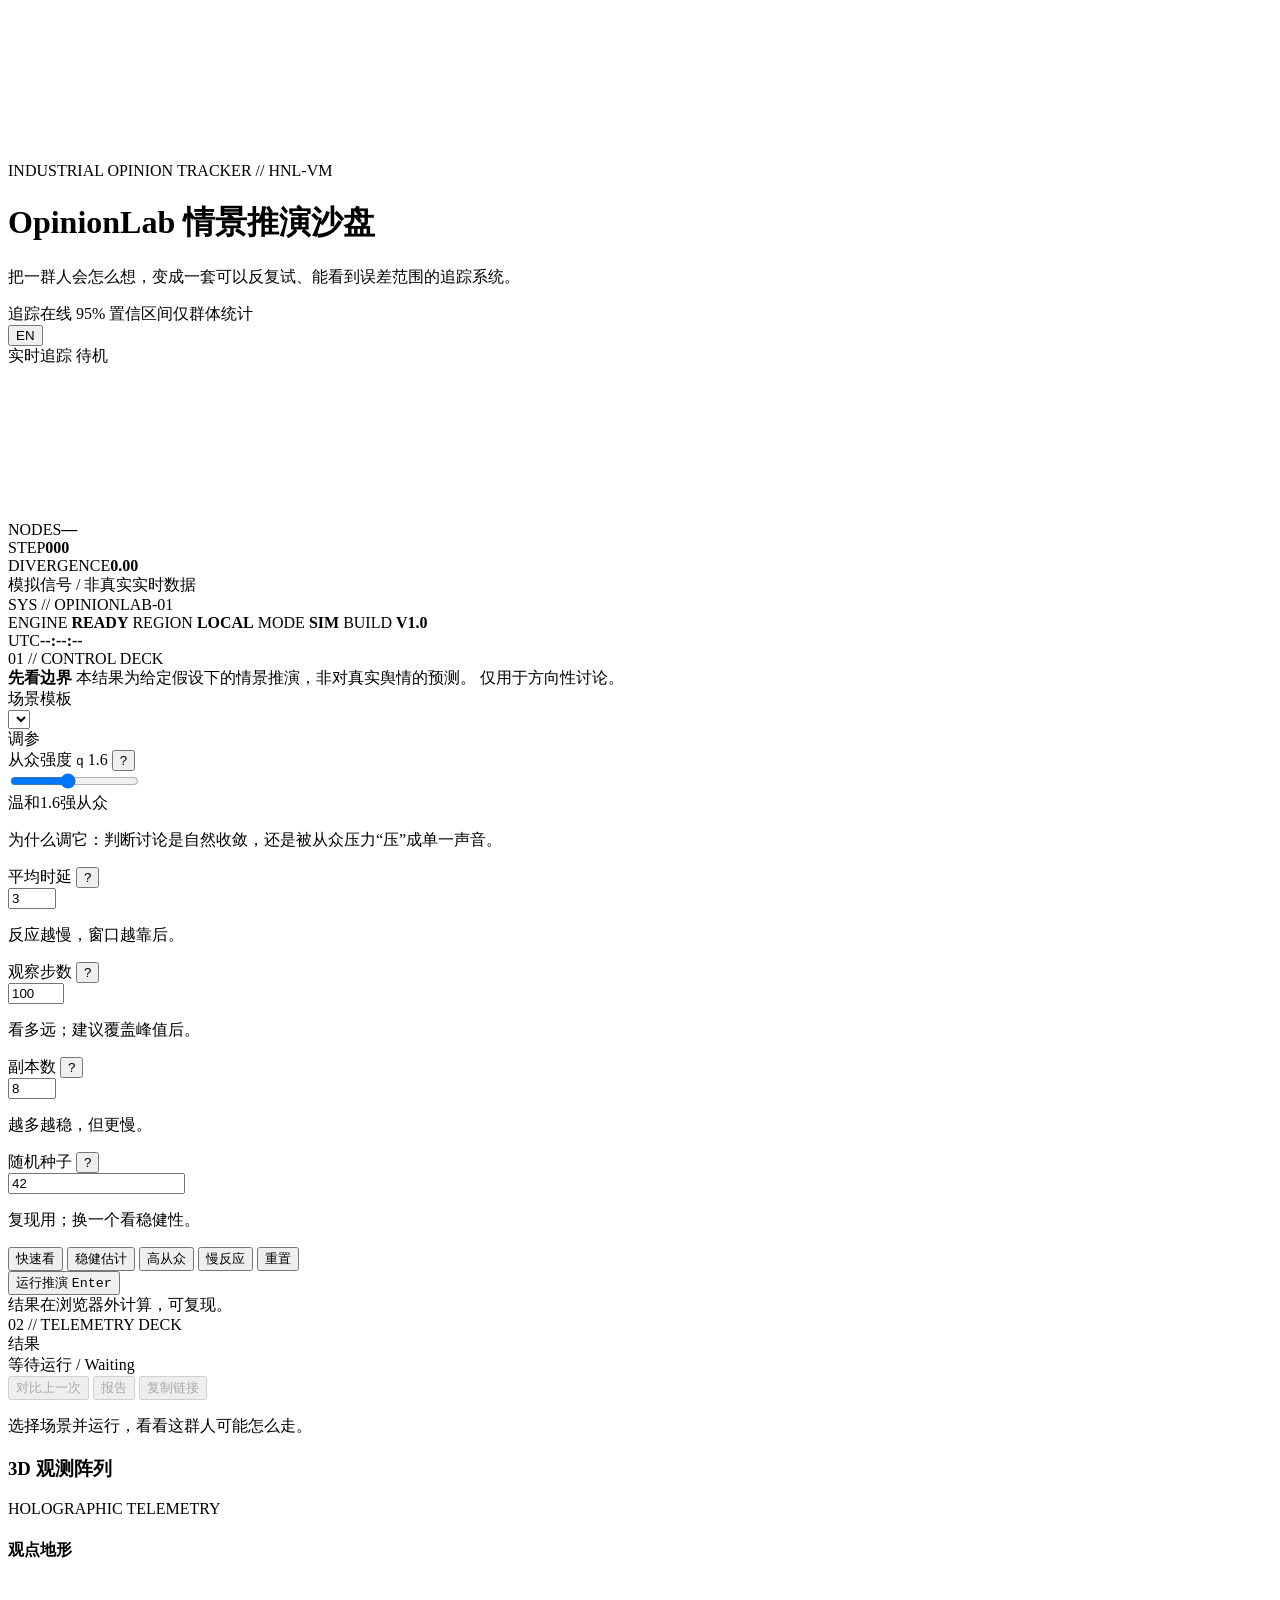
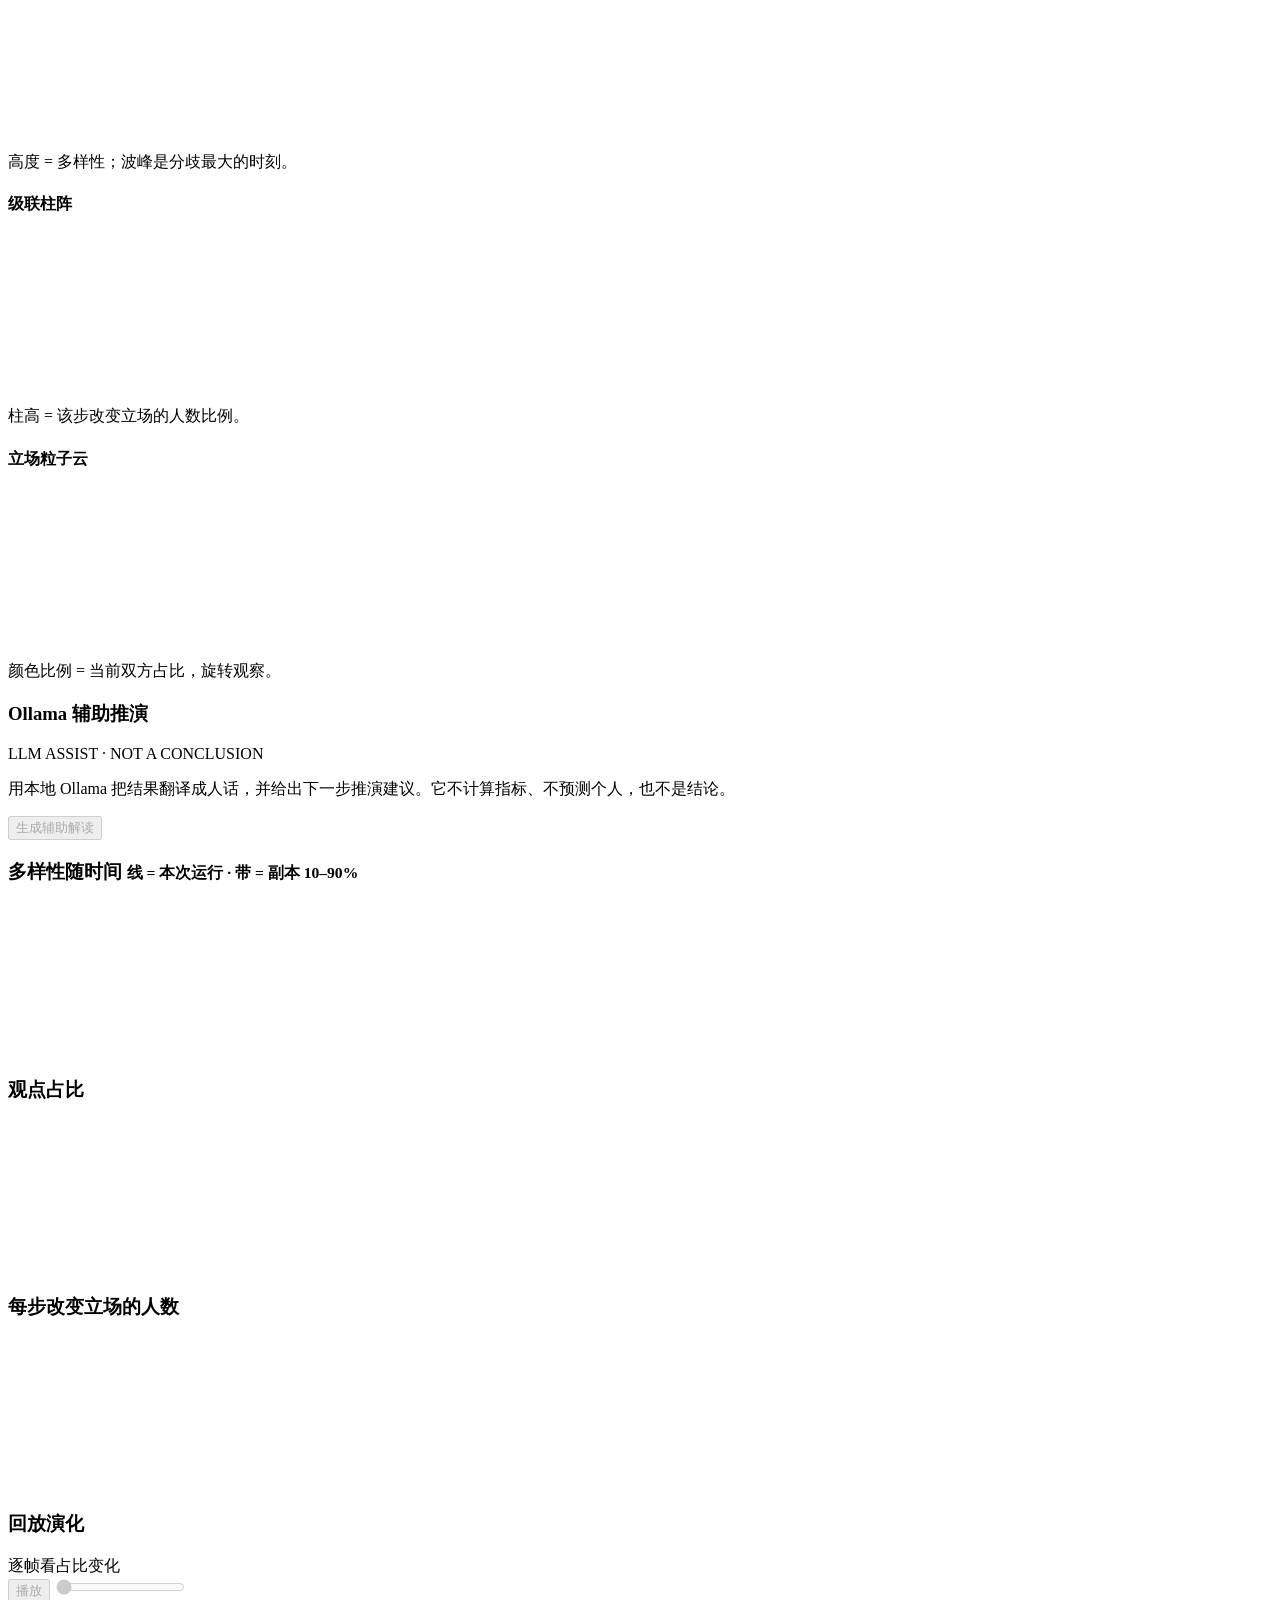
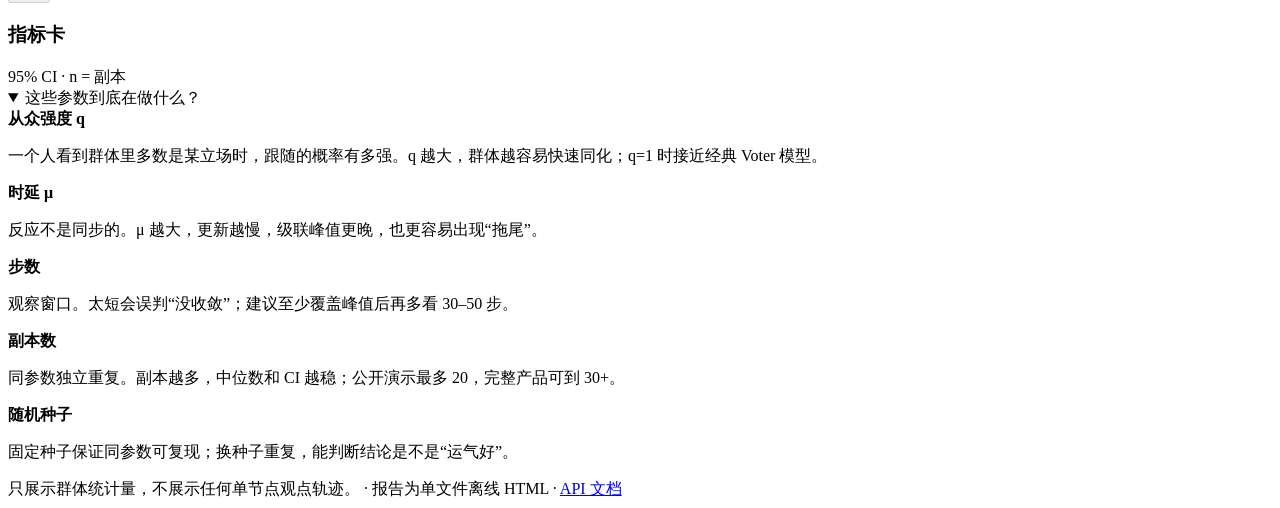
==== apps/web/index.html @ 551912e6 "feat: add 3D telemetry terrain, bars and particle cloud Add three animated 3D fields driven by simul" ====
<!doctype html>
<html lang="zh-CN">
<head>
<meta charset="utf-8">
<meta name="viewport" content="width=device-width, initial-scale=1">
<title>OpinionLab · 情景推演沙盘 / Scenario sandbox</title>
<link rel="stylesheet" href="/api/v1/demo/static/style.css">
<script src="/api/v1/demo/echarts.js"></script>
<script defer src="/api/v1/demo/static/i18n.js"></script>
<script defer src="/api/v1/demo/static/scene.js"></script>
<script defer src="/api/v1/demo/static/galaxy.js"></script>
<script defer src="/api/v1/demo/static/field3d.js"></script>
<script defer src="/api/v1/demo/static/particles.js"></script>
<script defer src="/api/v1/demo/static/app.js"></script>
</head>
<body>
<header class="hero">
  <canvas id="galaxyScene" class="galaxy-canvas" aria-hidden="true"></canvas>
  <div class="hero-copy">
    <span class="eyebrow">INDUSTRIAL OPINION TRACKER // HNL-VM</span>
    <h1>OpinionLab <span data-i18n="heroTitle">情景推演沙盘</span></h1>
    <p class="lede" data-i18n="lede">把一群人会怎么想，变成一套可以反复试、能看到误差范围的追踪系统。</p>
    <div class="hero-badges">
      <span><i class="led"></i> <span data-i18n="badgeTracking">追踪在线</span></span>
      <span data-i18n="badgeCi">95% 置信区间</span><span data-i18n="badgeAggregate">仅群体统计</span>
    </div>
  </div>
  <button id="langToggle" class="lang-toggle" type="button" aria-label="Switch language">EN</button>
  <div class="track-panel">
    <div class="track-head">
      <span class="led"></span> <span data-i18n="trackingLabel">实时追踪</span>
      <span id="trackStatus" class="track-status" data-i18n="trackStandby">待机</span>
    </div>
    <canvas id="trackScene" aria-label="3D opinion network tracking"></canvas>
    <div class="track-scan"></div>
    <div class="track-telemetry">
      <div><span>NODES</span><b id="trackNodes">—</b></div>
      <div><span>STEP</span><b id="trackStep">000</b></div>
      <div><span>DIVERGENCE</span><b id="trackDiv">0.00</b></div>
    </div>
    <div class="track-note" data-i18n="trackNote">模拟信号 / 非真实实时数据</div>
  </div>
</header>

<div class="cockpit-bar">
  <div class="cockpit-id"><span class="led"></span> SYS // OPINIONLAB-01</div>
  <div class="cockpit-status">
    <span>ENGINE <b class="ok">READY</b></span>
    <span>REGION <b>LOCAL</b></span>
    <span>MODE <b>SIM</b></span>
    <span class="hide-sm">BUILD <b>V1.0</b></span>
  </div>
  <div class="cockpit-clock"><span>UTC</span><b id="cockpitClock">--:--:--</b></div>
</div>

<main>
  <aside class="card controls">
    <div class="deck-label">01 // CONTROL DECK</div>
    <div class="banner">
      <strong data-i18n="bannerStrong">先看边界</strong>
      <span class="banner-main" data-i18n="bannerText">本结果为给定假设下的情景推演，非对真实舆情的预测。</span>
      <span data-i18n="bannerSub">仅用于方向性讨论。</span>
    </div>

    <div class="label-row">
      <label for="template" data-i18n="scenario">场景模板</label>
    </div>
    <select id="template"></select>
    <div id="question" class="question"></div>

    <div class="section-title" data-i18n="knobs">调参</div>

    <div class="label-row">
      <label for="q">从众强度 <code>q</code> <span id="qVal" class="pill">1.6</span></label>
      <button class="help" type="button" aria-label="从众强度说明"
        data-tip="越大越容易跟随所在群体的多数；q=1 接近经典 Voter，q>2 会更快压平分歧。">?</button>
    </div>
    <input id="q" type="range" min="0.5" max="3" step="0.1" value="1.6">
    <div class="range-labels"><span data-i18n="qLow">温和</span><span>1.6</span><span data-i18n="qHigh">强从众</span></div>
    <p class="hint" data-i18n="qHint">为什么调它：判断讨论是自然收敛，还是被从众压力“压”成单一声音。</p>

    <div class="row">
      <div>
        <div class="label-row">
          <label for="mu" data-i18n="latencyLabel">平均时延</label>
          <button class="help" type="button" aria-label="latency help"
            data-tip-zh="每个人平均隔多久重新考虑一次立场。时延越长，级联拖得越久，峰值越晚。"
            data-tip-en="How often people reconsider. Longer latency drags the cascade and pushes the peak later."
            data-tip="每个人平均隔多久重新考虑一次立场。时延越长，级联拖得越久，峰值越晚。">?</button>
        </div>
        <input id="mu" type="number" min="1" max="60" step="1" value="3">
        <p class="hint" data-i18n="latencyHint">反应越慢，窗口越靠后。</p>
      </div>
      <div>
        <div class="label-row">
          <label for="steps" data-i18n="stepsLabel">观察步数</label>
          <button class="help" type="button" aria-label="steps help"
            data-tip-zh="模拟推进多少轮。太短可能还没收敛；太长只是让尾部更完整。"
            data-tip-en="How many rounds to advance. Too short can look unconverged; longer just completes the tail."
            data-tip="模拟推进多少轮。太短可能还没收敛；太长只是让尾部更完整。">?</button>
        </div>
        <input id="steps" type="number" min="20" max="200" step="10" value="100">
        <p class="hint" data-i18n="stepsHint">看多远；建议覆盖峰值后。</p>
      </div>
    </div>

    <div class="row">
      <div>
        <div class="label-row">
          <label for="repeats" data-i18n="repeatsLabel">副本数</label>
          <button class="help" type="button" aria-label="replicas help"
            data-tip-zh="同一组参数独立跑多少次。副本越多，置信区间越窄；30 以上更稳。"
            data-tip-en="How many independent runs. More replicas narrow the CI; 30+ is steadier."
            data-tip="同一组参数独立跑多少次。副本越多，置信区间越窄；30 以上更稳。">?</button>
        </div>
        <input id="repeats" type="number" min="2" max="20" step="1" value="8">
        <p class="hint" data-i18n="repeatsHint">越多越稳，但更慢。</p>
      </div>
      <div>
        <div class="label-row">
          <label for="seed" data-i18n="seedLabel">随机种子</label>
          <button class="help" type="button" aria-label="seed help"
            data-tip-zh="同参数 + 同种子可复现；换种子能看结论是否依赖运气。"
            data-tip-en="Same parameters + same seed reproduce; change the seed to see if the result was luck."
            data-tip="同参数 + 同种子可复现；换种子能看结论是否依赖运气。">?</button>
        </div>
        <input id="seed" type="number" min="0" step="1" value="42">
        <p class="hint" data-i18n="seedHint">复现用；换一个看稳健性。</p>
      </div>
    </div>

    <div class="presets">
      <button type="button" class="chip" data-preset="quick" data-i18n="quick">快速看</button>
      <button type="button" class="chip" data-preset="robust" data-i18n="robust">稳健估计</button>
      <button type="button" class="chip" data-preset="highq" data-i18n="highq">高从众</button>
      <button type="button" class="chip" data-preset="slow" data-i18n="slow">慢反应</button>
      <button type="button" class="chip ghost" id="reset" data-i18n="reset">重置</button>
    </div>

    <button id="run" class="primary">
      <span class="spinner" aria-hidden="true"></span>
      <span class="label" data-i18n="run">运行推演</span>
      <kbd>Enter</kbd>
    </button>
    <div id="status" class="status" data-i18n="statusIdle">结果在浏览器外计算，可复现。</div>
    <div id="error" class="error"></div>
  </aside>

  <section class="results">
    <div class="deck-label">02 // TELEMETRY DECK</div>
    <div id="loading" class="loading" hidden>
      <div class="loading-bar"></div><span>正在跑副本，收集 95% CI…</span>
    </div>

    <div class="card result-head">
      <div class="result-top">
        <div>
          <span class="eyebrow small" data-i18n="results">结果</span>
          <div id="verdict" class="verdict">等待运行 / Waiting</div>
        </div>
        <div class="toolbar">
          <button id="compare" class="ghost" disabled data-i18n="compare">对比上一次</button>
          <button id="download" class="ghost" disabled data-i18n="report">报告</button>
          <button id="copy" class="ghost" disabled data-i18n="copy">复制链接</button>
        </div>
      </div>
      <p id="summary" class="summary" data-i18n="summaryIdle">选择场景并运行，看看这群人可能怎么走。</p>
      <div id="reading" class="reading"></div>
    </div>

    <section id="decision" class="card decision" hidden>
      <div class="section-head">
        <h3 data-i18n="decisionTitle">决策提示</h3>
        <span class="tag" data-i18n="decisionTag">模拟窗口，不是预测</span>
      </div>
      <p><strong data-i18n="decisionWhat">这项推演帮助判断：</strong><span id="decisionText"></span></p>
      <div id="timing" class="chips"></div>
      <p id="window" class="window"></p>
      <div class="next">
        <strong data-i18n="nextTitle">建议后续</strong>
        <ul id="followups"></ul>
      </div>
      <p id="caveat" class="note"></p>
    </section>

    <section id="fieldDeck" class="card field-deck">
      <div class="section-head">
        <h3 data-i18n="fieldTitle">3D 观测阵列</h3>
        <span class="tag">HOLOGRAPHIC TELEMETRY</span>
      </div>
      <div class="field-grid">
        <div class="field-card">
          <h4 data-i18n="fieldWave">观点地形</h4>
          <div class="field-wrap"><canvas id="fieldWave" aria-hidden="true"></canvas></div>
          <p data-i18n="fieldWaveDesc">高度 = 多样性；波峰是分歧最大的时刻。</p>
        </div>
        <div class="field-card">
          <h4 data-i18n="fieldBars">级联柱阵</h4>
          <div class="field-wrap"><canvas id="fieldBars" aria-hidden="true"></canvas></div>
          <p data-i18n="fieldBarsDesc">柱高 = 该步改变立场的人数比例。</p>
        </div>
        <div class="field-card">
          <h4 data-i18n="fieldCloud">立场粒子云</h4>
          <div class="field-wrap"><canvas id="fieldCloud" aria-hidden="true"></canvas></div>
          <p data-i18n="fieldCloudDesc">颜色比例 = 当前双方占比，旋转观察。</p>
        </div>
      </div>
    </section>

    <section class="card ai-card">
      <div class="section-head">
        <h3 data-i18n="aiTitle">Ollama 辅助推演</h3>
        <span class="tag">LLM ASSIST · NOT A CONCLUSION</span>
      </div>
      <p class="ai-note" data-i18n="aiNote">用本地 Ollama 把结果翻译成人话，并给出下一步推演建议。它不计算指标、不预测个人，也不是结论。</p>
      <button id="aiRun" class="ghost" disabled data-i18n="aiRun">生成辅助解读</button>
      <div id="aiStatus" class="status"></div>
      <div id="aiText" class="ai-text"></div>
    </section>

    <div class="chart-grid">
      <div class="card chart-card wide">
        <div class="section-head">
          <h3><span data-i18n="chartDiversity">多样性随时间</span> <small data-i18n="chartDiversitySub">线 = 本次运行 · 带 = 副本 10–90%</small></h3>
        </div>
        <div class="chart-wrap">
          <div id="chartDiversity" class="chart tall"></div>
          <canvas id="particlesDiversity" class="chart-particles" aria-hidden="true"></canvas>
        </div>
      </div>
      <div class="card chart-card">
        <div class="section-head"><h3 data-i18n="chartShares">观点占比</h3></div>
        <div class="chart-wrap">
          <div id="chartShares" class="chart"></div>
          <canvas id="particlesShares" class="chart-particles" aria-hidden="true"></canvas>
        </div>
      </div>
      <div class="card chart-card">
        <div class="section-head"><h3 data-i18n="chartCascade">每步改变立场的人数</h3></div>
        <div class="chart-wrap">
          <div id="chartCascade" class="chart"></div>
          <canvas id="particlesCascade" class="chart-particles" aria-hidden="true"></canvas>
        </div>
      </div>
    </div>

    <div class="card">
      <div class="section-head"><h3 data-i18n="replayTitle">回放演化</h3><span class="tag" data-i18n="replayTag">逐帧看占比变化</span></div>
      <div class="playback">
        <button id="play" class="ghost" disabled data-i18n="play">播放</button>
        <input id="scrub" type="range" min="0" max="0" value="0" disabled>
      </div>
    </div>

    <div class="card">
      <div class="section-head"><h3 data-i18n="metricsTitle">指标卡</h3><span class="tag" data-i18n="metricsTag">95% CI · n = 副本</span></div>
      <div id="metrics" class="metrics"></div>
      <div id="plainReading" class="plain-reading"></div>
      <div id="delta" class="delta"></div>
    </div>

    <details class="card guide" open>
      <summary data-i18n="guideSummary">这些参数到底在做什么？</summary>
      <div class="guide-grid">
        <div><b data-i18n="guideQ">从众强度 q</b><p data-i18n="guideQText">一个人看到群体里多数是某立场时，跟随的概率有多强。q 越大，群体越容易快速同化；q=1 时接近经典 Voter 模型。</p></div>
        <div><b data-i18n="guideLatency">时延 μ</b><p data-i18n="guideLatencyText">反应不是同步的。μ 越大，更新越慢，级联峰值更晚，也更容易出现“拖尾”。</p></div>
        <div><b data-i18n="guideSteps">步数</b><p data-i18n="guideStepsText">观察窗口。太短会误判“没收敛”；建议至少覆盖峰值后再多看 30–50 步。</p></div>
        <div><b data-i18n="guideRepeats">副本数</b><p data-i18n="guideRepeatsText">同参数独立重复。副本越多，中位数和 CI 越稳；公开演示最多 20，完整产品可到 30+。</p></div>
        <div><b data-i18n="guideSeed">随机种子</b><p data-i18n="guideSeedText">固定种子保证同参数可复现；换种子重复，能判断结论是不是“运气好”。</p></div>
      </div>
    </details>

    <footer class="fineprint">
      <span data-i18n="footer">只展示群体统计量，不展示任何单节点观点轨迹。</span>
      · <span data-i18n="footerReport">报告为单文件离线 HTML</span> · <a href="/docs" data-i18n="footerApi">API 文档</a>
    </footer>
  </section>
</main>
</body>
</html>
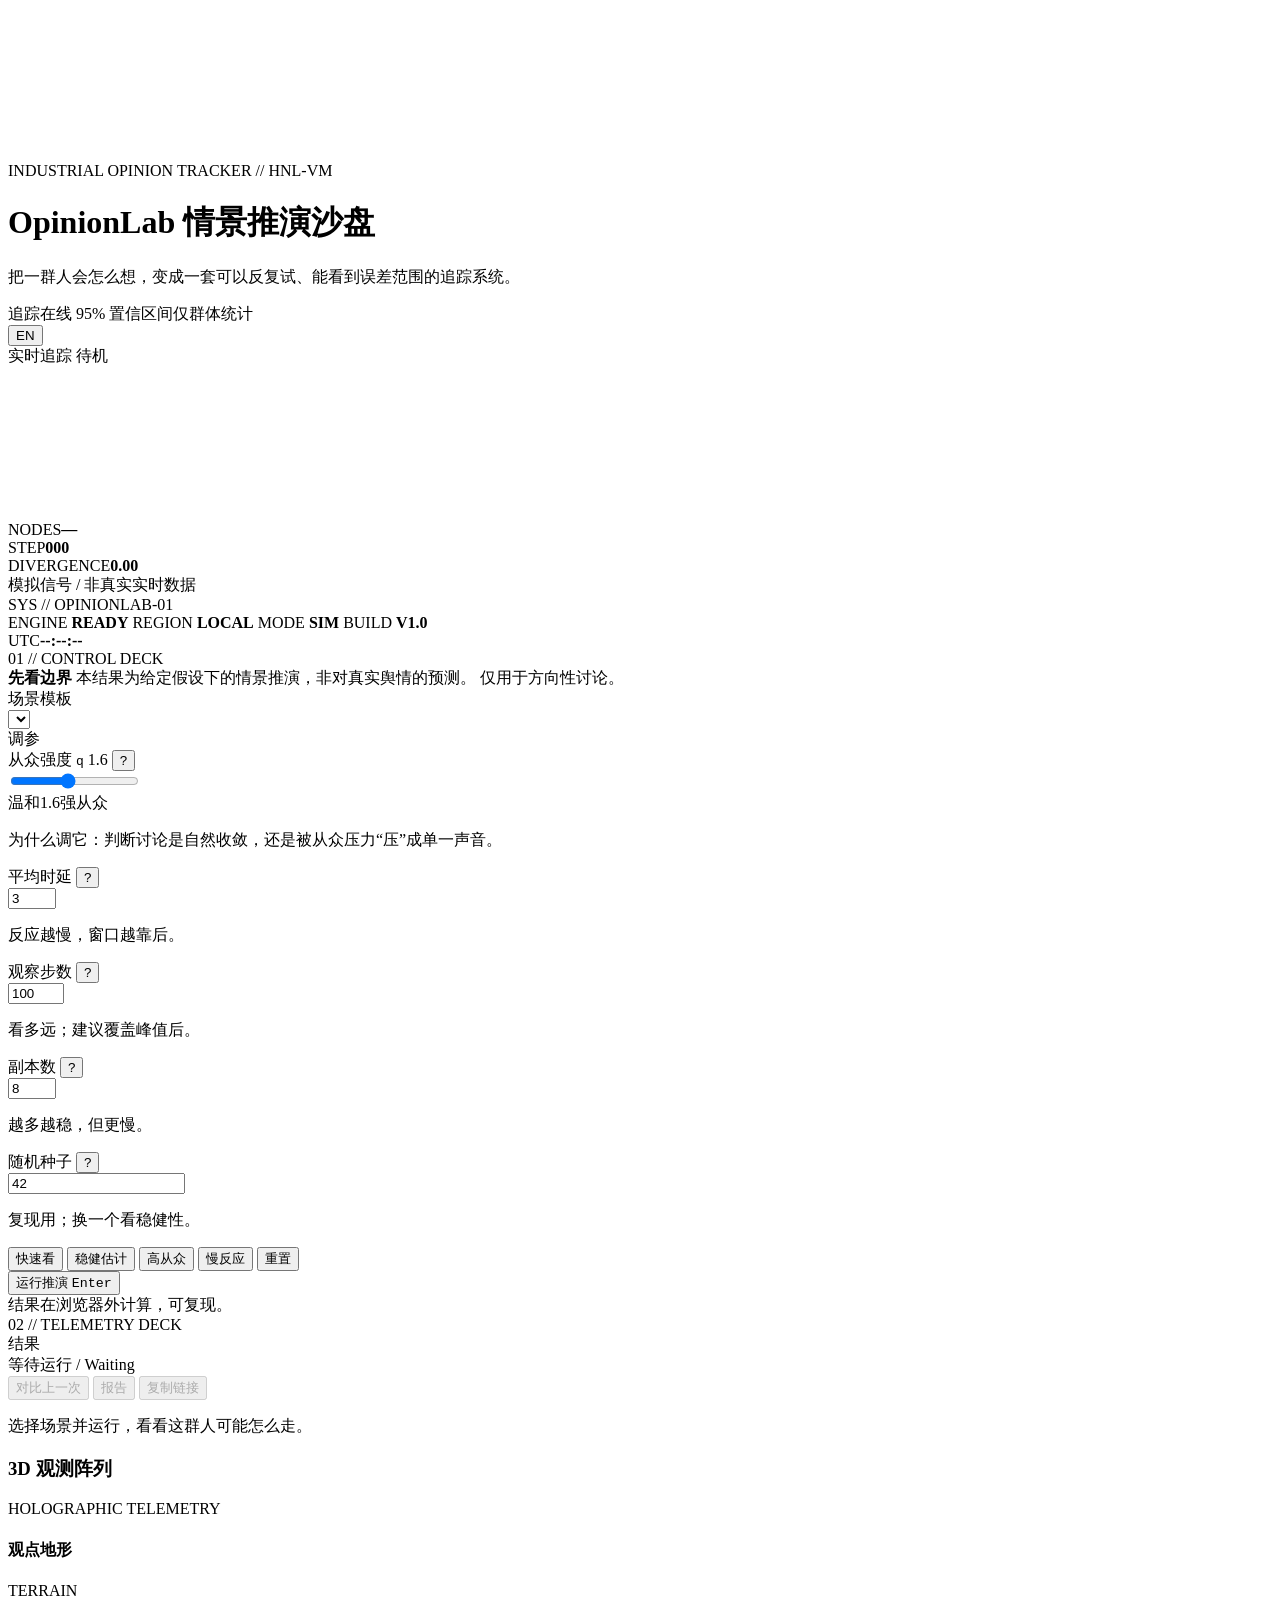
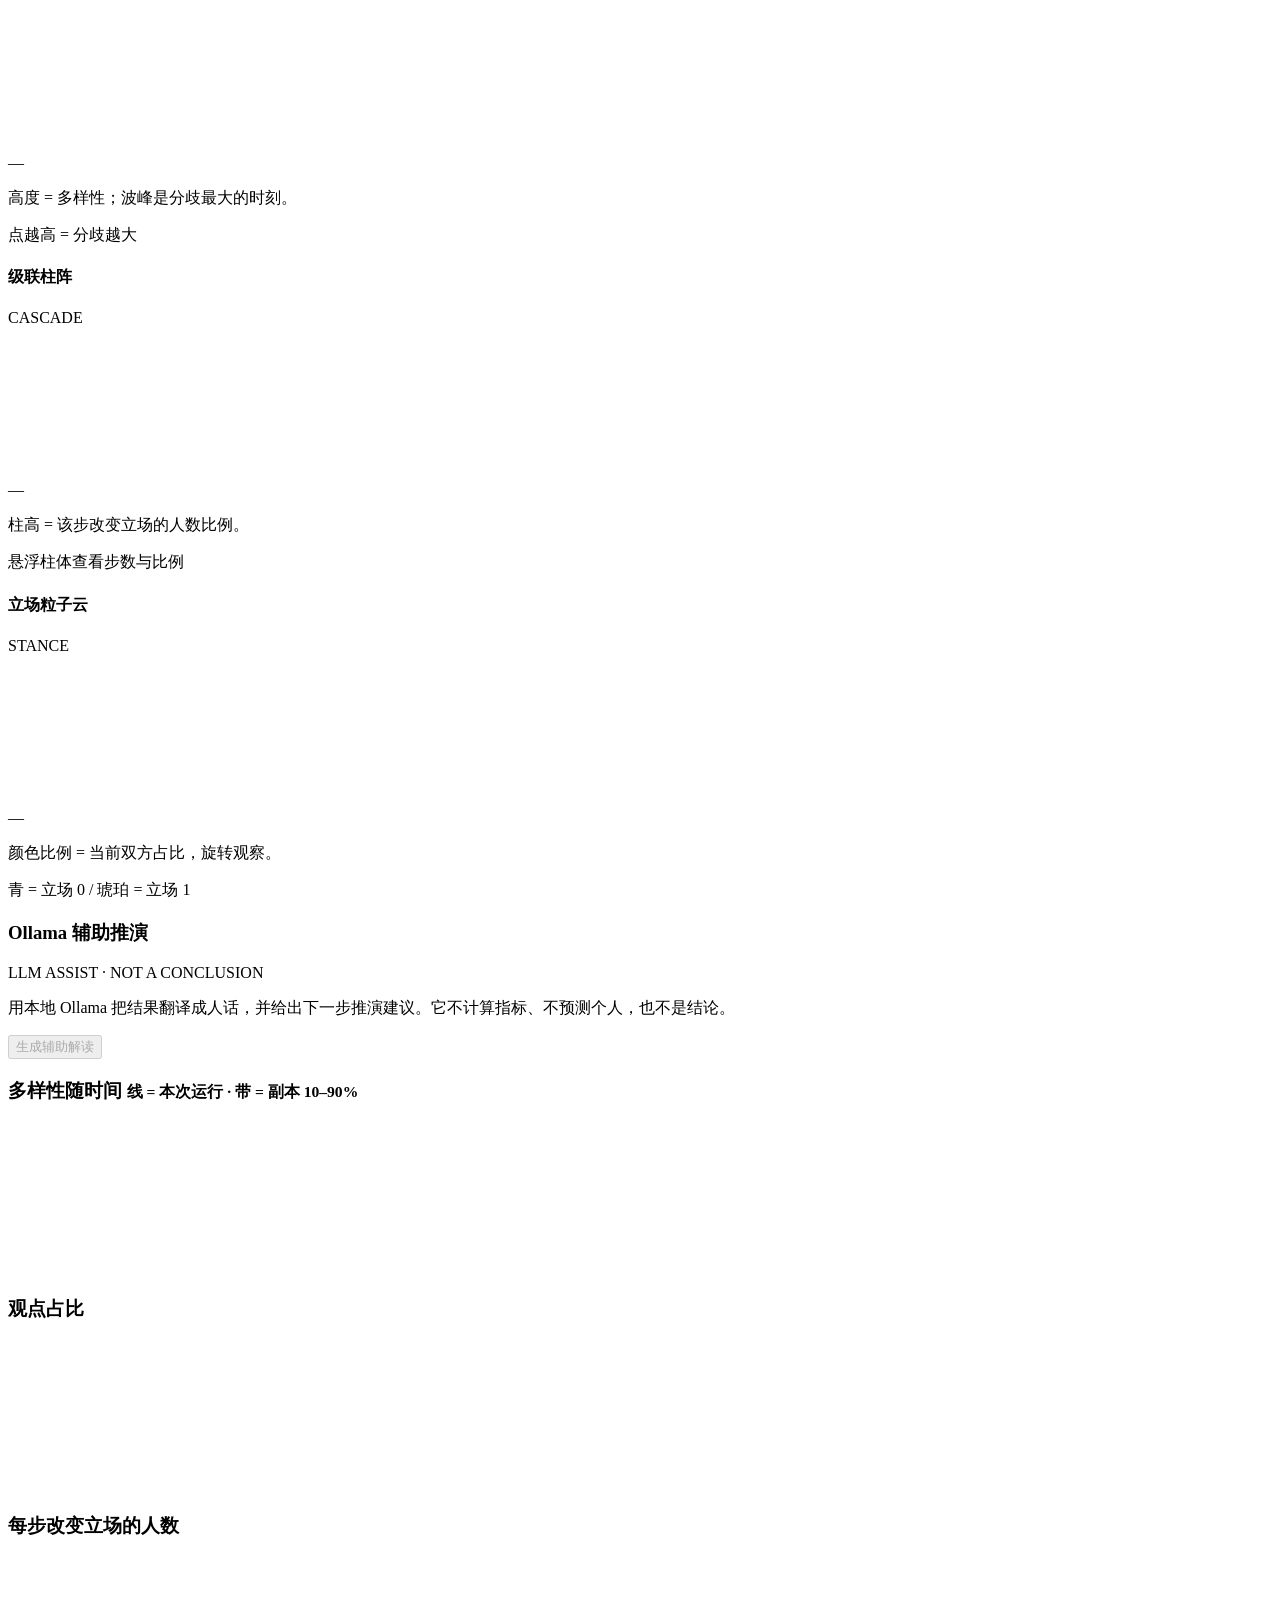
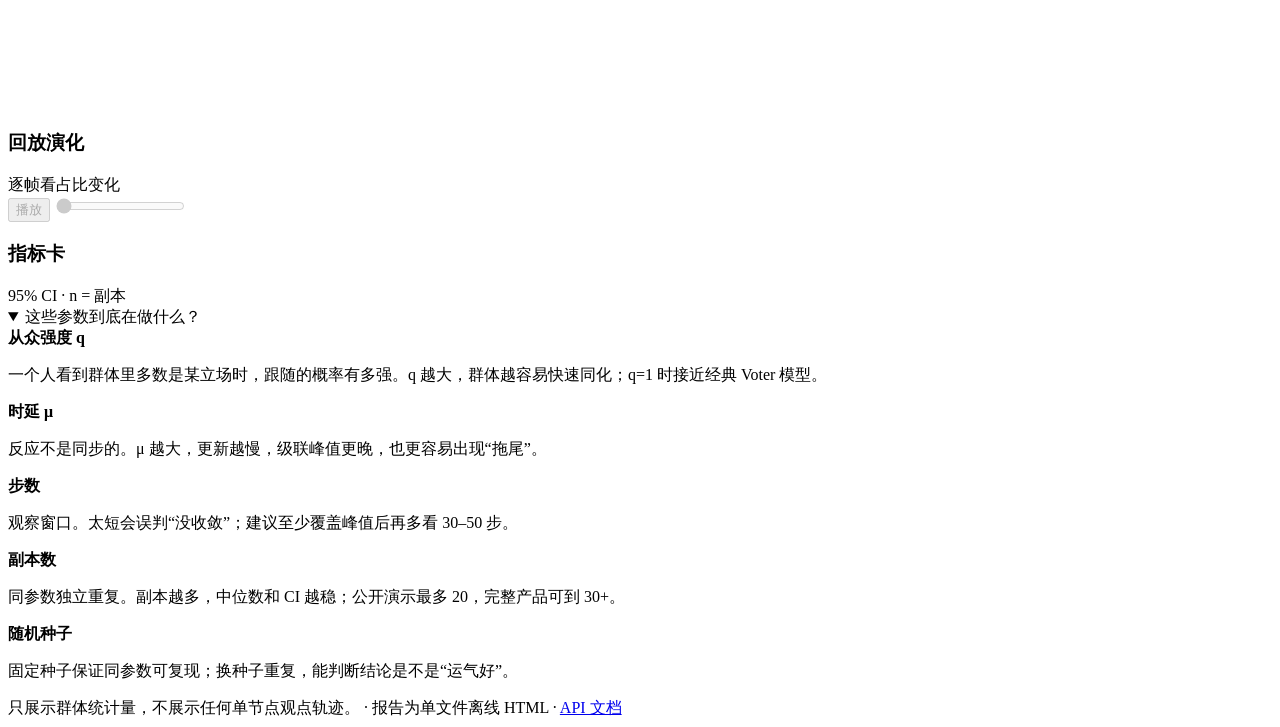
==== commit fca38884: "feat: make the 3D telemetry array readable Add per-panel peak/current readouts, legends, badges and " ====
--- a/apps/web/index.html
+++ b/apps/web/index.html
@@ -190,19 +190,25 @@
       </div>
       <div class="field-grid">
         <div class="field-card">
-          <h4 data-i18n="fieldWave">观点地形</h4>
+          <div class="field-head"><h4 data-i18n="fieldWave">观点地形</h4><span class="field-badge">TERRAIN</span></div>
           <div class="field-wrap"><canvas id="fieldWave" aria-hidden="true"></canvas></div>
+          <div id="fieldWaveStat" class="field-stats">—</div>
           <p data-i18n="fieldWaveDesc">高度 = 多样性；波峰是分歧最大的时刻。</p>
+          <div class="field-legend" data-i18n="fieldWaveLegend">点越高 = 分歧越大</div>
         </div>
         <div class="field-card">
-          <h4 data-i18n="fieldBars">级联柱阵</h4>
+          <div class="field-head"><h4 data-i18n="fieldBars">级联柱阵</h4><span class="field-badge">CASCADE</span></div>
           <div class="field-wrap"><canvas id="fieldBars" aria-hidden="true"></canvas></div>
+          <div id="fieldBarsStat" class="field-stats">—</div>
           <p data-i18n="fieldBarsDesc">柱高 = 该步改变立场的人数比例。</p>
+          <div class="field-legend" data-i18n="fieldBarsLegend">悬浮柱体查看步数与比例</div>
         </div>
         <div class="field-card">
-          <h4 data-i18n="fieldCloud">立场粒子云</h4>
+          <div class="field-head"><h4 data-i18n="fieldCloud">立场粒子云</h4><span class="field-badge">STANCE</span></div>
           <div class="field-wrap"><canvas id="fieldCloud" aria-hidden="true"></canvas></div>
+          <div id="fieldCloudStat" class="field-stats">—</div>
           <p data-i18n="fieldCloudDesc">颜色比例 = 当前双方占比，旋转观察。</p>
+          <div class="field-legend" data-i18n="fieldCloudLegend">青 = 立场 0 / 琥珀 = 立场 1</div>
         </div>
       </div>
     </section>
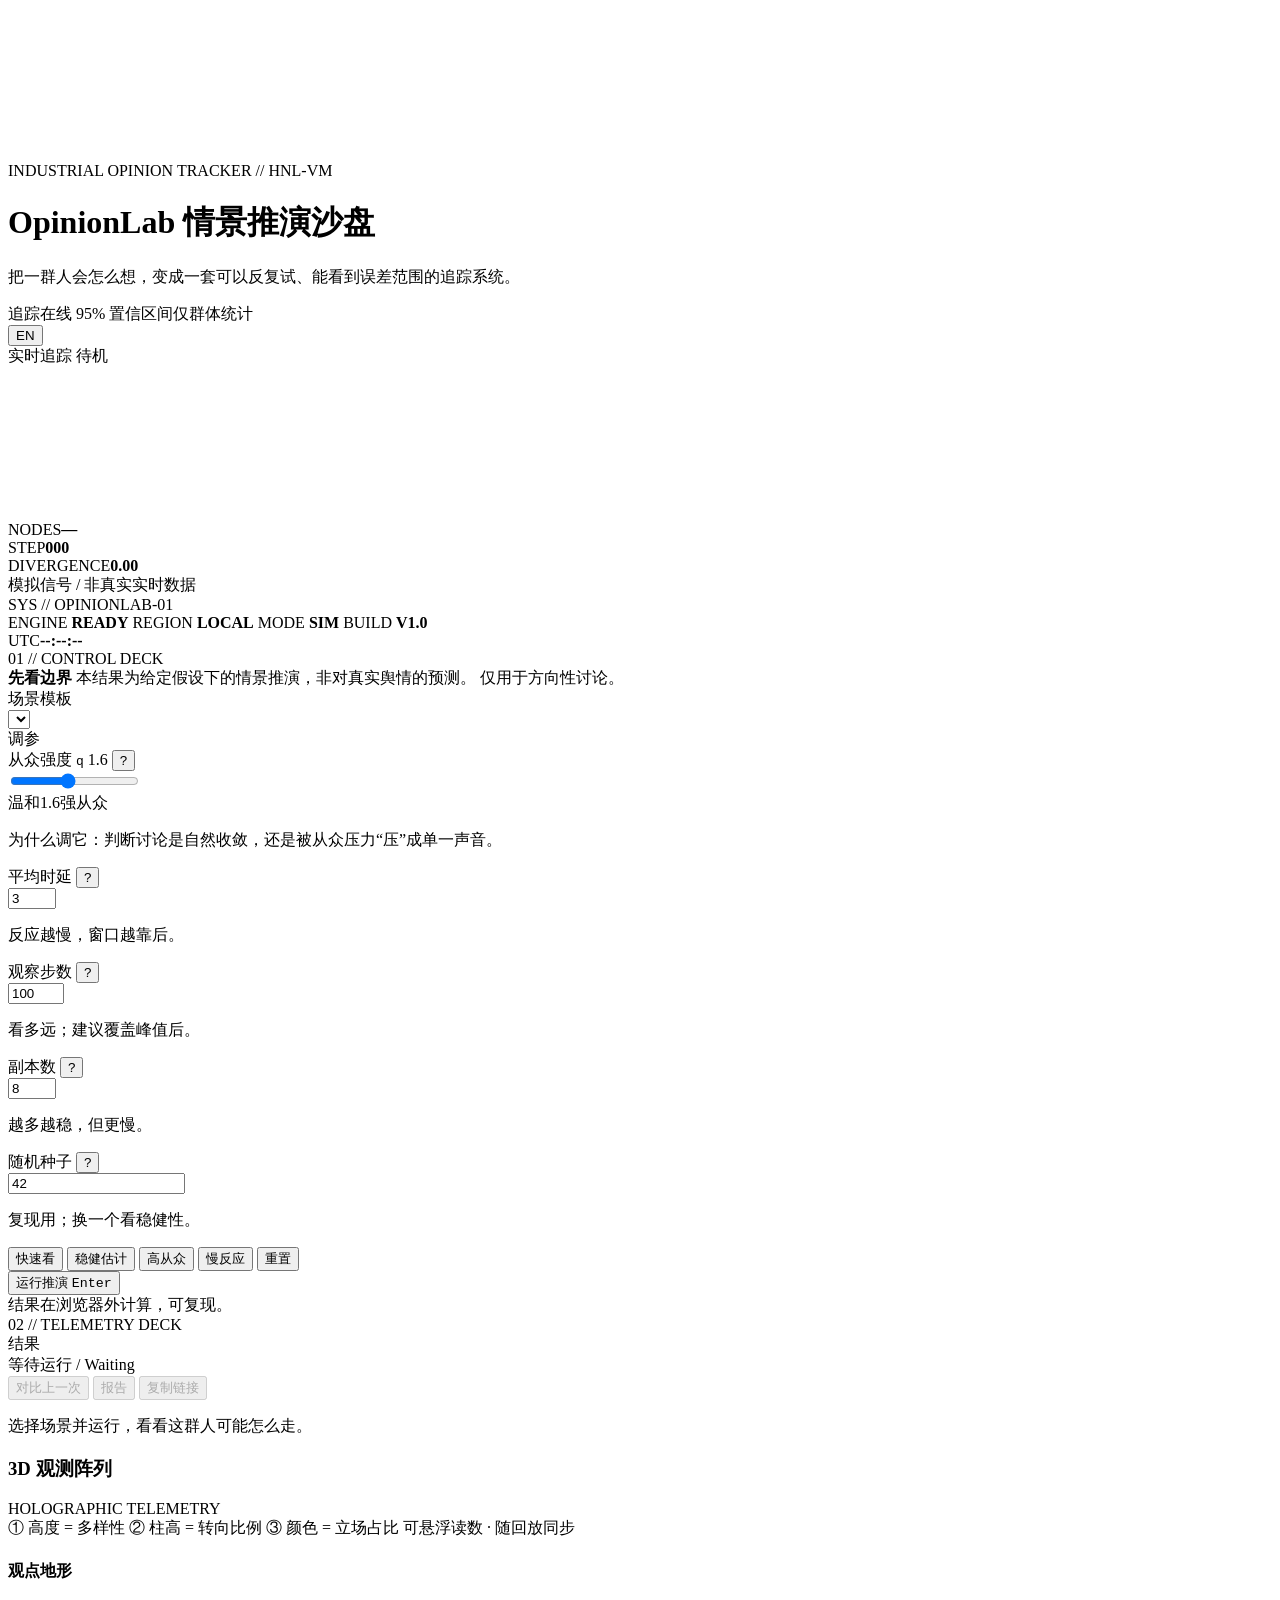
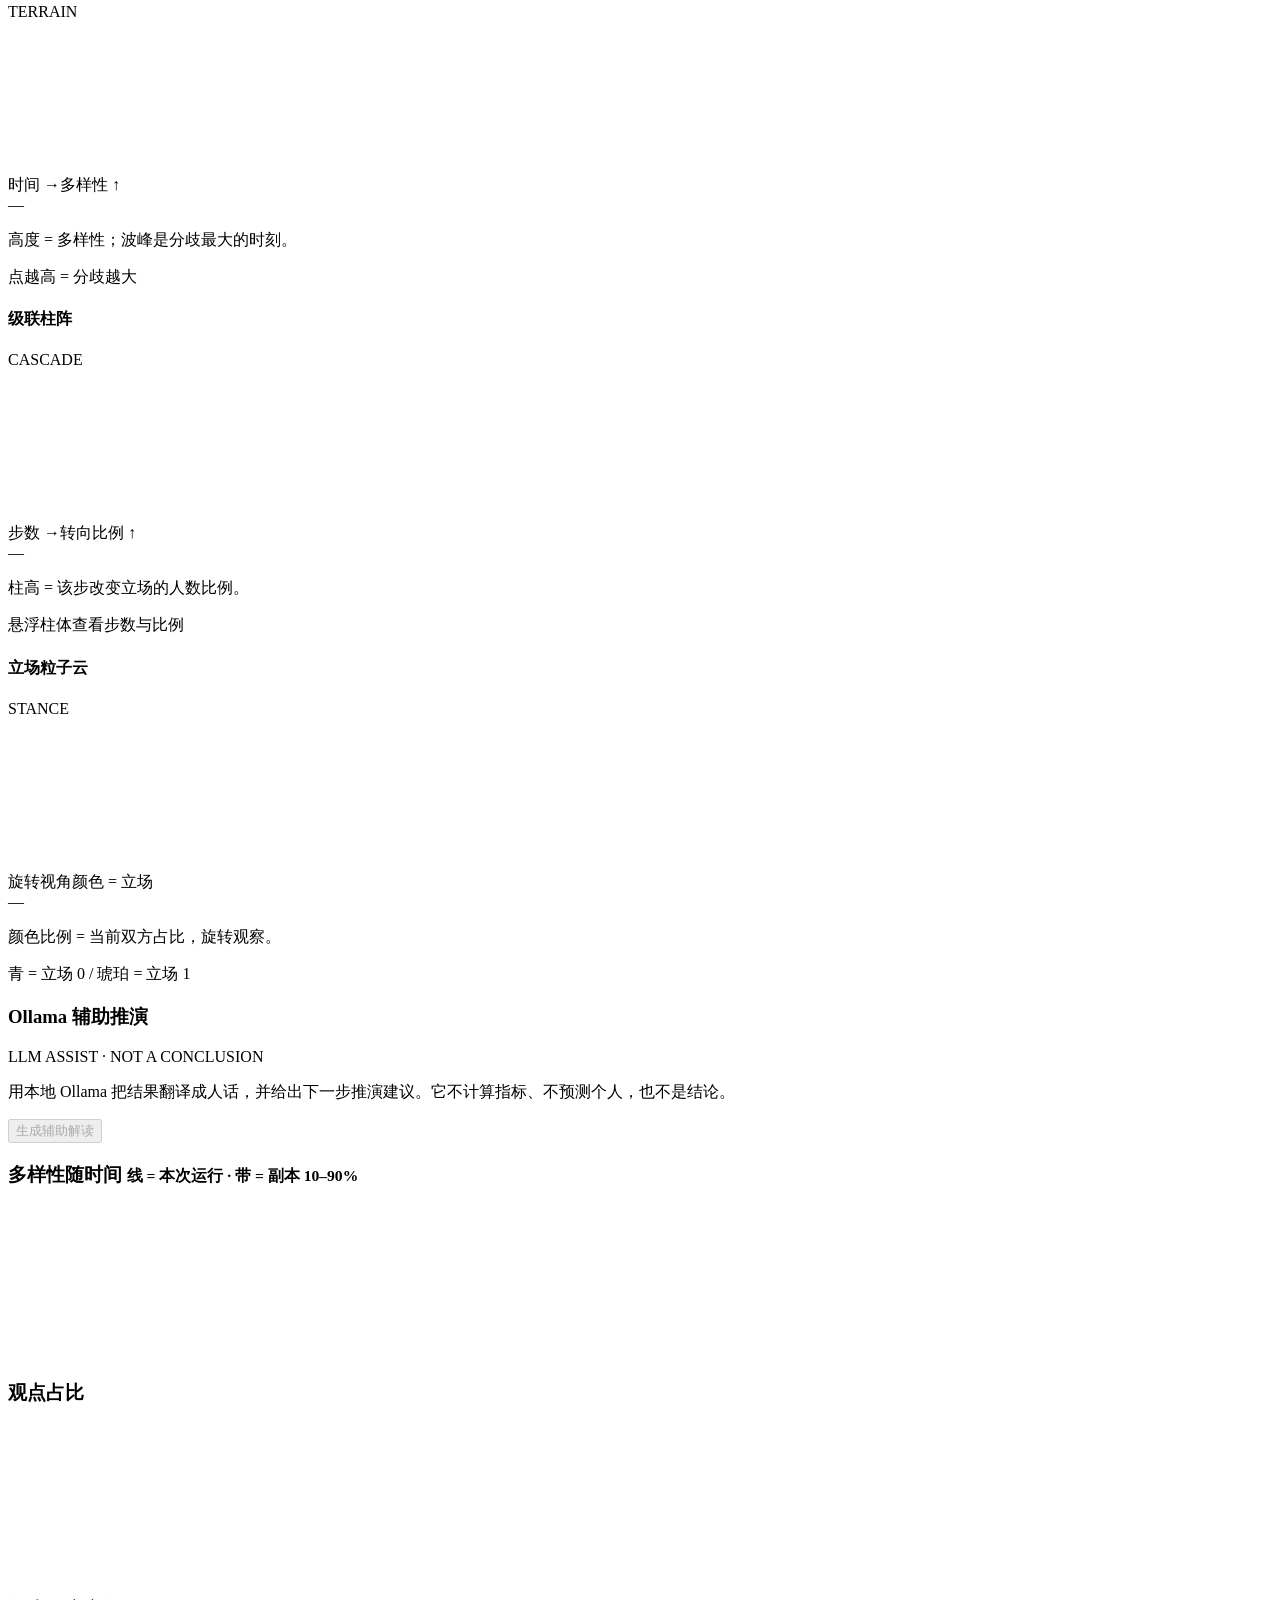
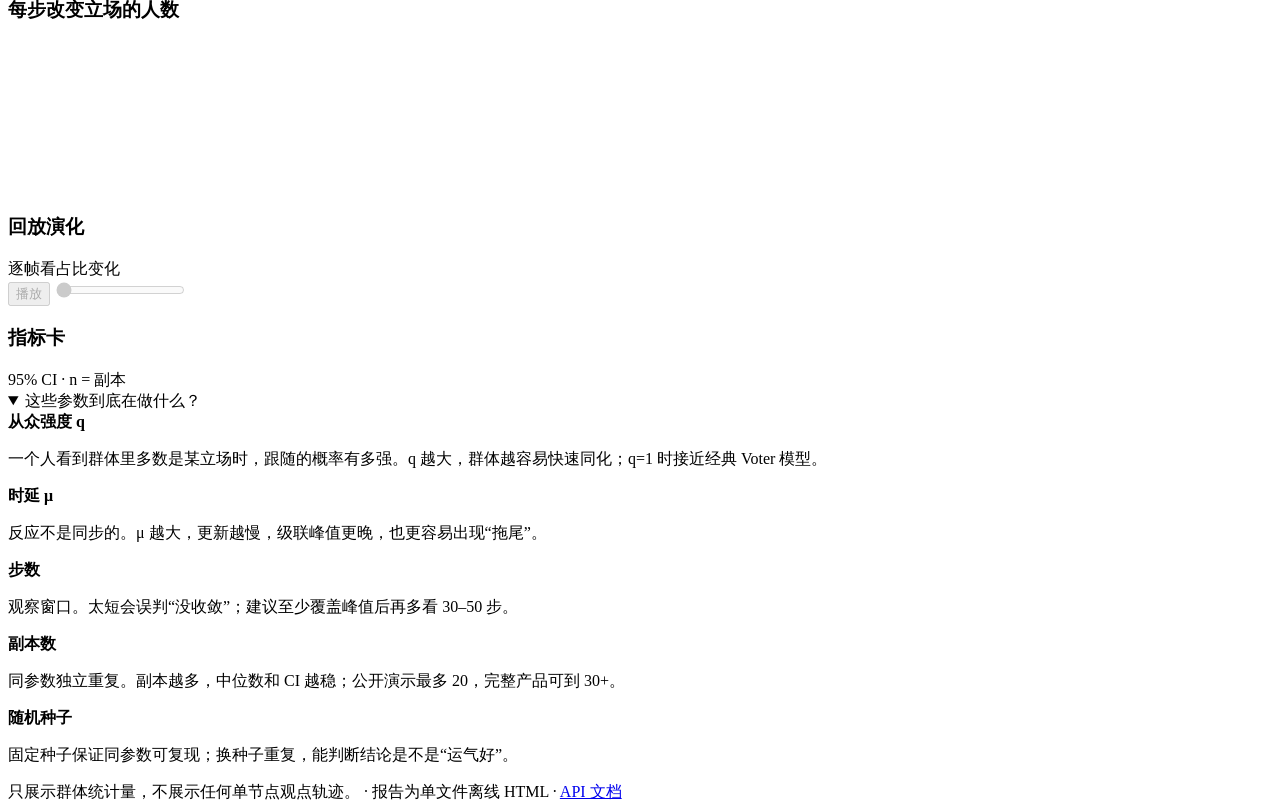
==== commit 12acfcfb: "docs: make the 3D layer and guides easier to read Give the terrain the full width, add numbered read" ====
--- a/apps/web/index.html
+++ b/apps/web/index.html
@@ -188,10 +188,17 @@
         <h3 data-i18n="fieldTitle">3D 观测阵列</h3>
         <span class="tag">HOLOGRAPHIC TELEMETRY</span>
       </div>
+      <div class="field-guide">
+        <span data-i18n="fieldGuide1">① 高度 = 多样性</span>
+        <span data-i18n="fieldGuide2">② 柱高 = 转向比例</span>
+        <span data-i18n="fieldGuide3">③ 颜色 = 立场占比</span>
+        <span data-i18n="fieldGuide4">可悬浮读数 · 随回放同步</span>
+      </div>
       <div class="field-grid">
         <div class="field-card">
           <div class="field-head"><h4 data-i18n="fieldWave">观点地形</h4><span class="field-badge">TERRAIN</span></div>
           <div class="field-wrap"><canvas id="fieldWave" aria-hidden="true"></canvas></div>
+          <div class="field-axis"><span data-i18n="fieldAxisTime">时间 →</span><span data-i18n="fieldAxisDiversity">多样性 ↑</span></div>
           <div id="fieldWaveStat" class="field-stats">—</div>
           <p data-i18n="fieldWaveDesc">高度 = 多样性；波峰是分歧最大的时刻。</p>
           <div class="field-legend" data-i18n="fieldWaveLegend">点越高 = 分歧越大</div>
@@ -199,6 +206,7 @@
         <div class="field-card">
           <div class="field-head"><h4 data-i18n="fieldBars">级联柱阵</h4><span class="field-badge">CASCADE</span></div>
           <div class="field-wrap"><canvas id="fieldBars" aria-hidden="true"></canvas></div>
+          <div class="field-axis"><span data-i18n="fieldAxisStep">步数 →</span><span data-i18n="fieldAxisShare">转向比例 ↑</span></div>
           <div id="fieldBarsStat" class="field-stats">—</div>
           <p data-i18n="fieldBarsDesc">柱高 = 该步改变立场的人数比例。</p>
           <div class="field-legend" data-i18n="fieldBarsLegend">悬浮柱体查看步数与比例</div>
@@ -206,6 +214,7 @@
         <div class="field-card">
           <div class="field-head"><h4 data-i18n="fieldCloud">立场粒子云</h4><span class="field-badge">STANCE</span></div>
           <div class="field-wrap"><canvas id="fieldCloud" aria-hidden="true"></canvas></div>
+          <div class="field-axis"><span data-i18n="fieldAxisOrbit">旋转视角</span><span data-i18n="fieldAxisStance">颜色 = 立场</span></div>
           <div id="fieldCloudStat" class="field-stats">—</div>
           <p data-i18n="fieldCloudDesc">颜色比例 = 当前双方占比，旋转观察。</p>
           <div class="field-legend" data-i18n="fieldCloudLegend">青 = 立场 0 / 琥珀 = 立场 1</div>
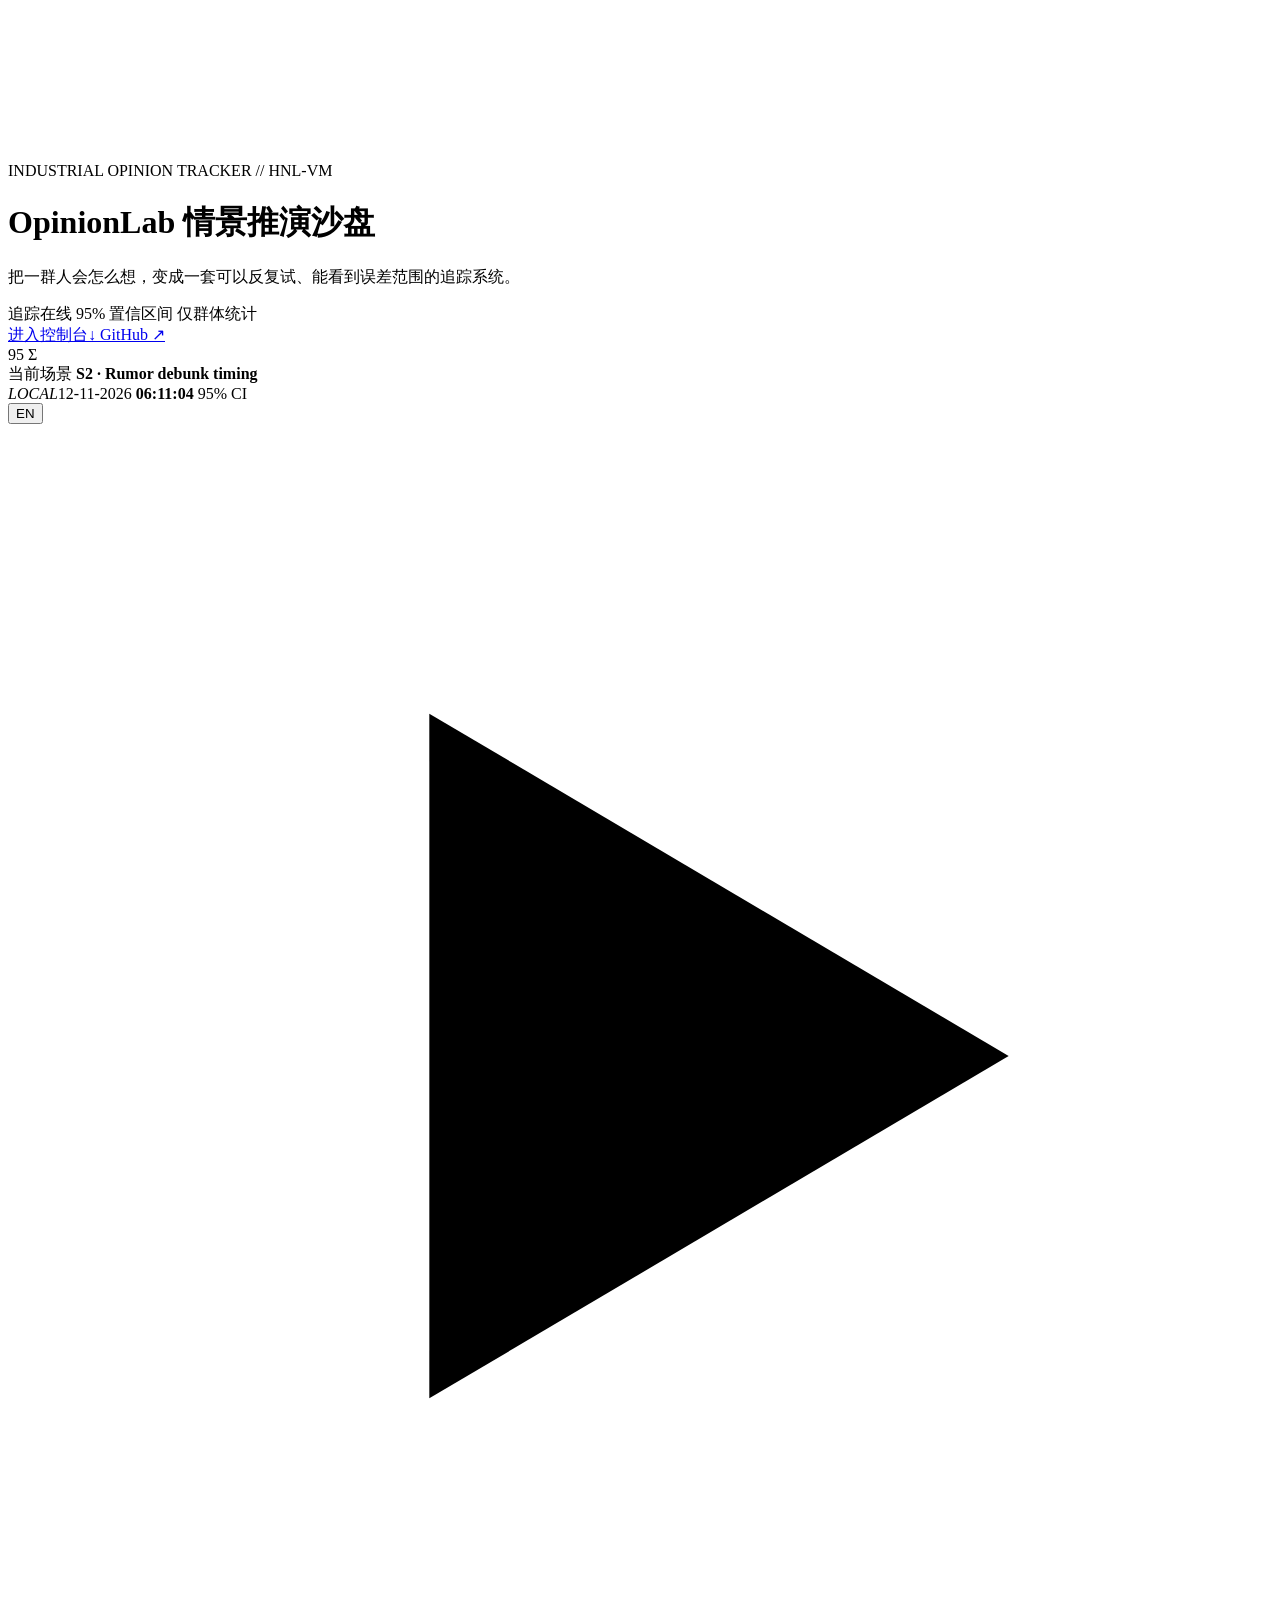
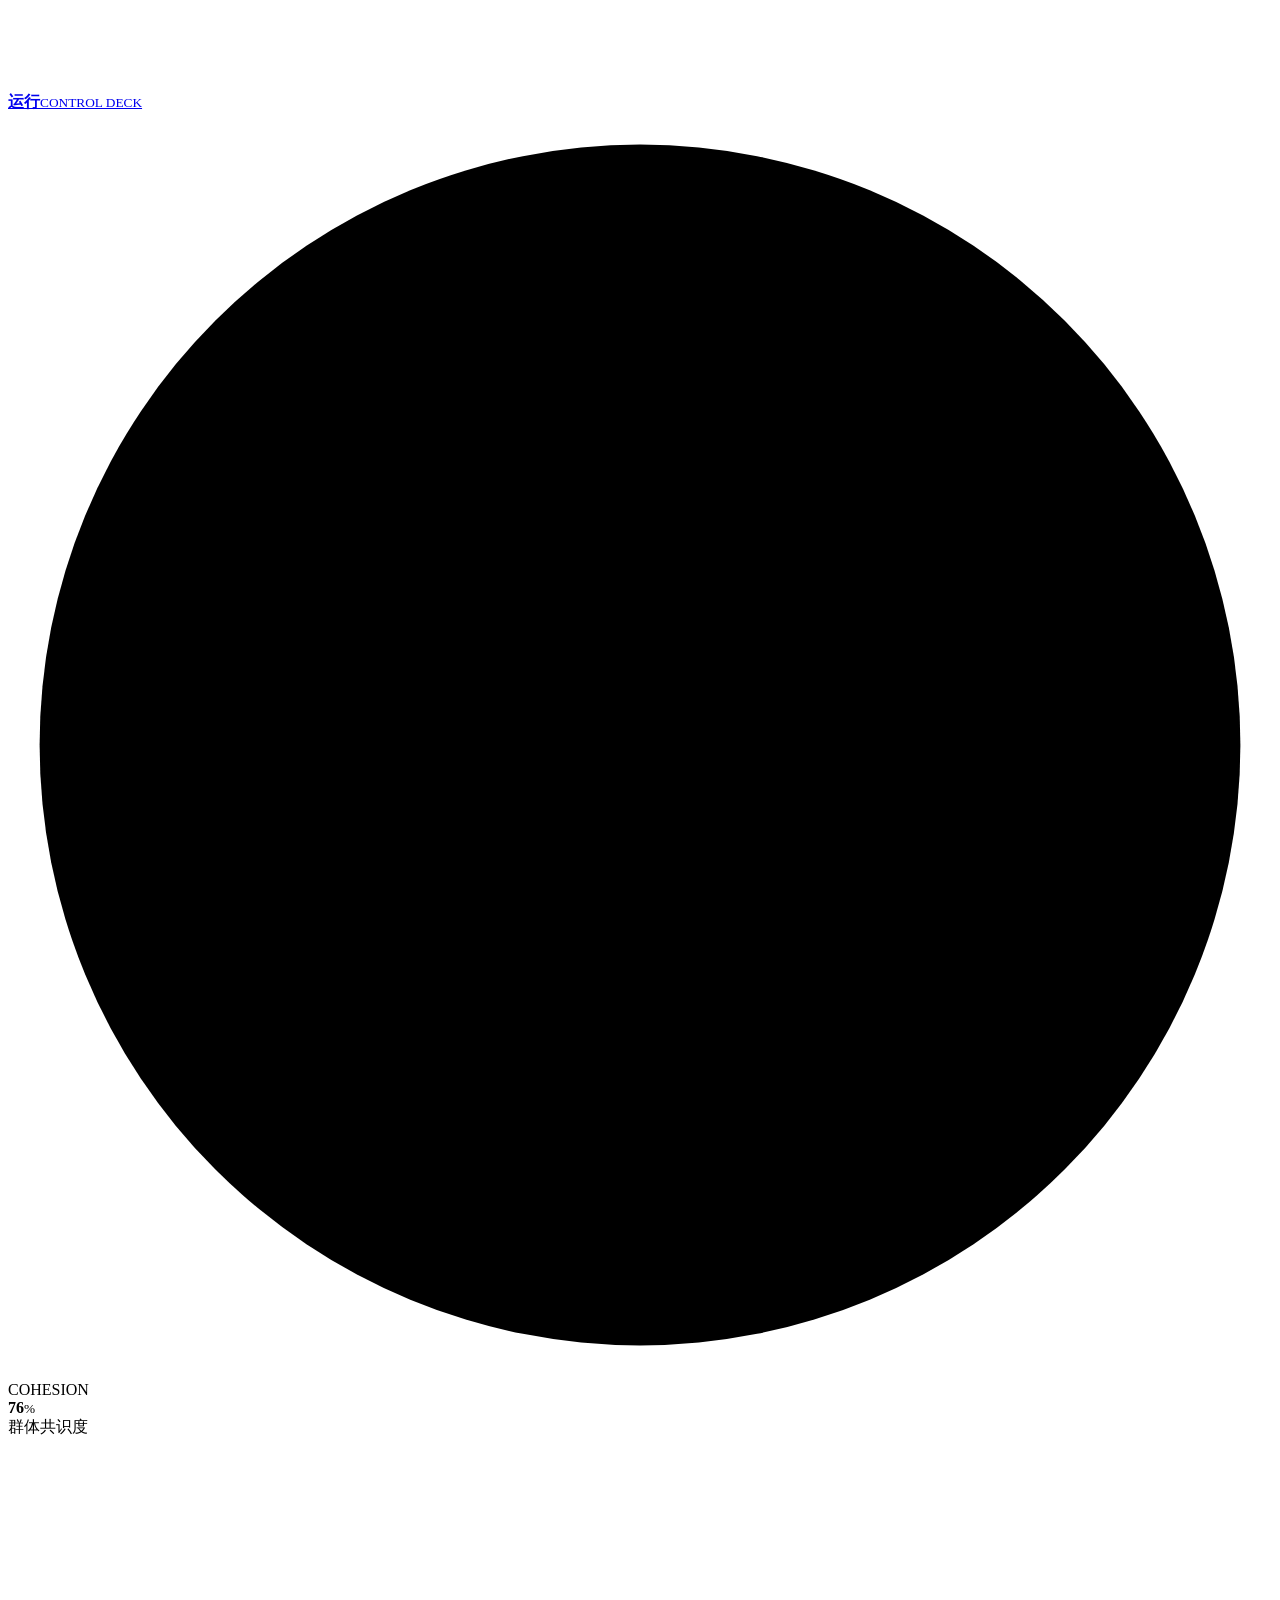
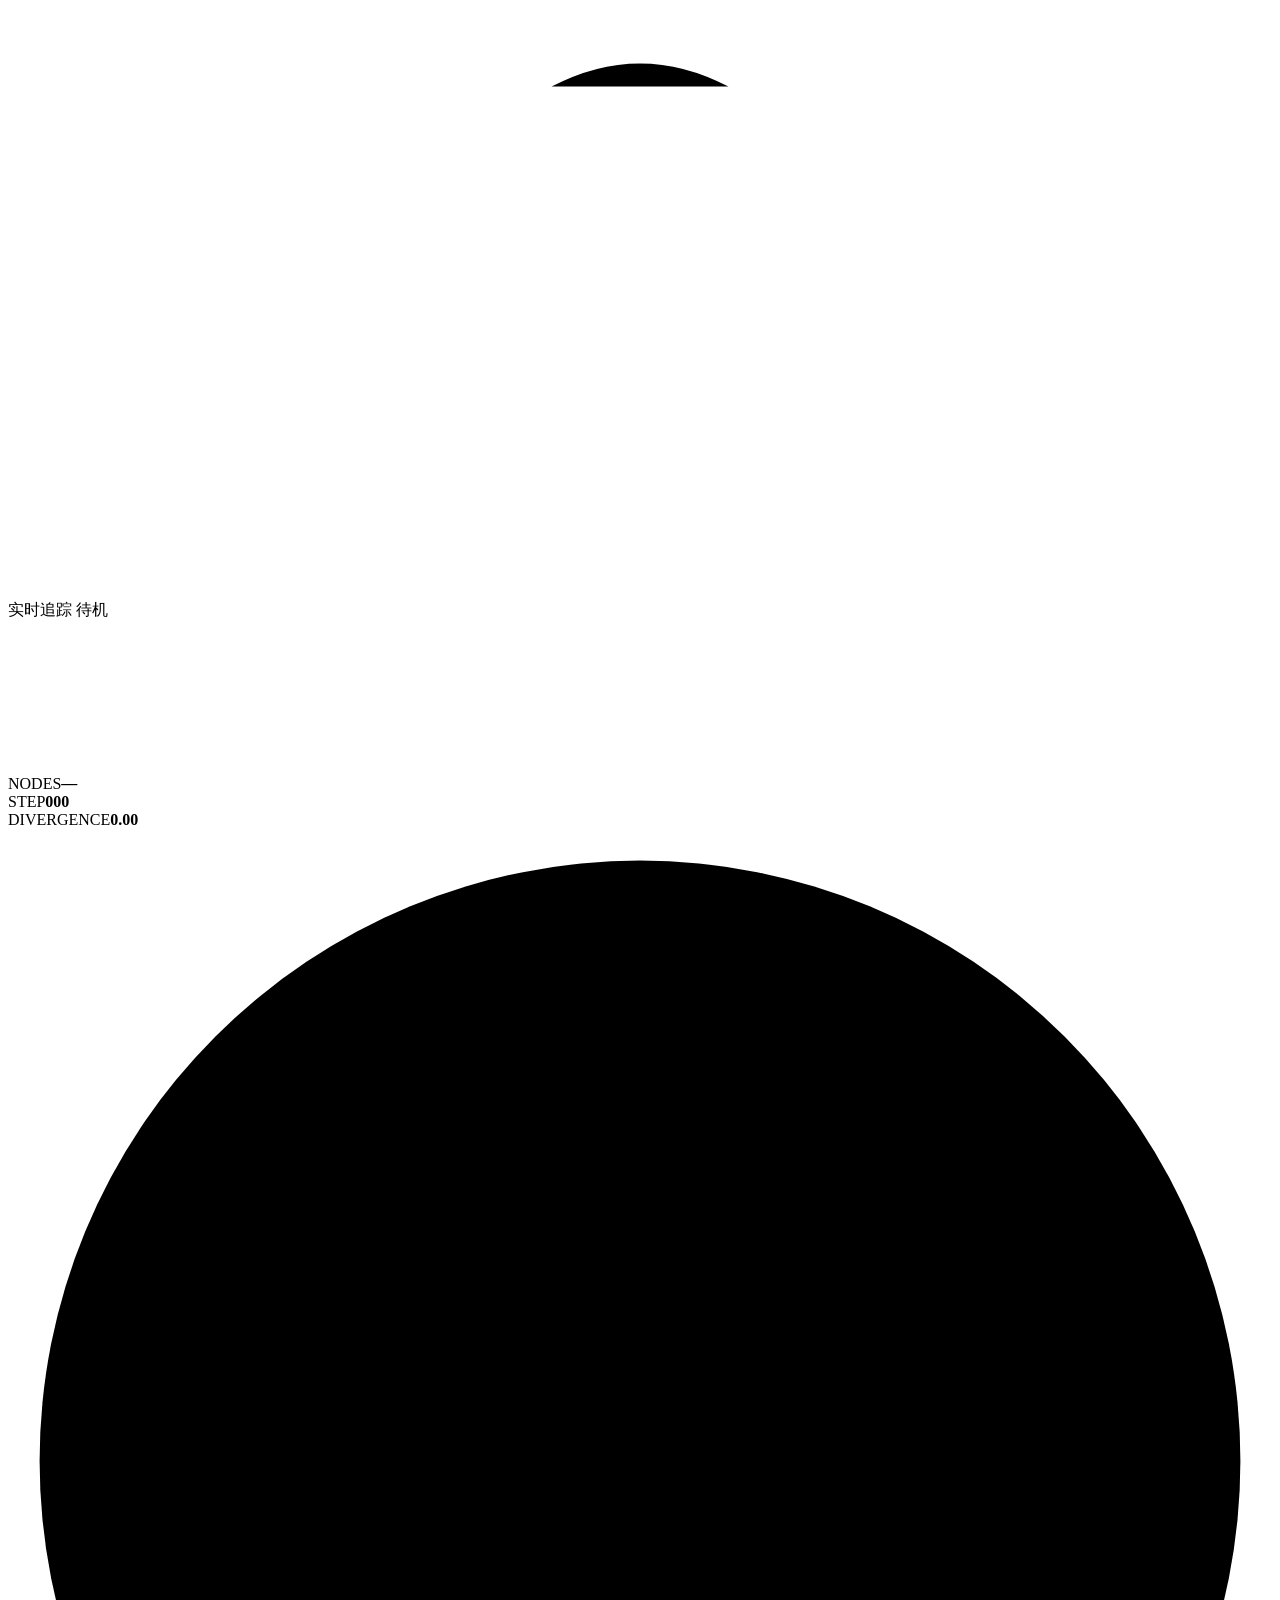
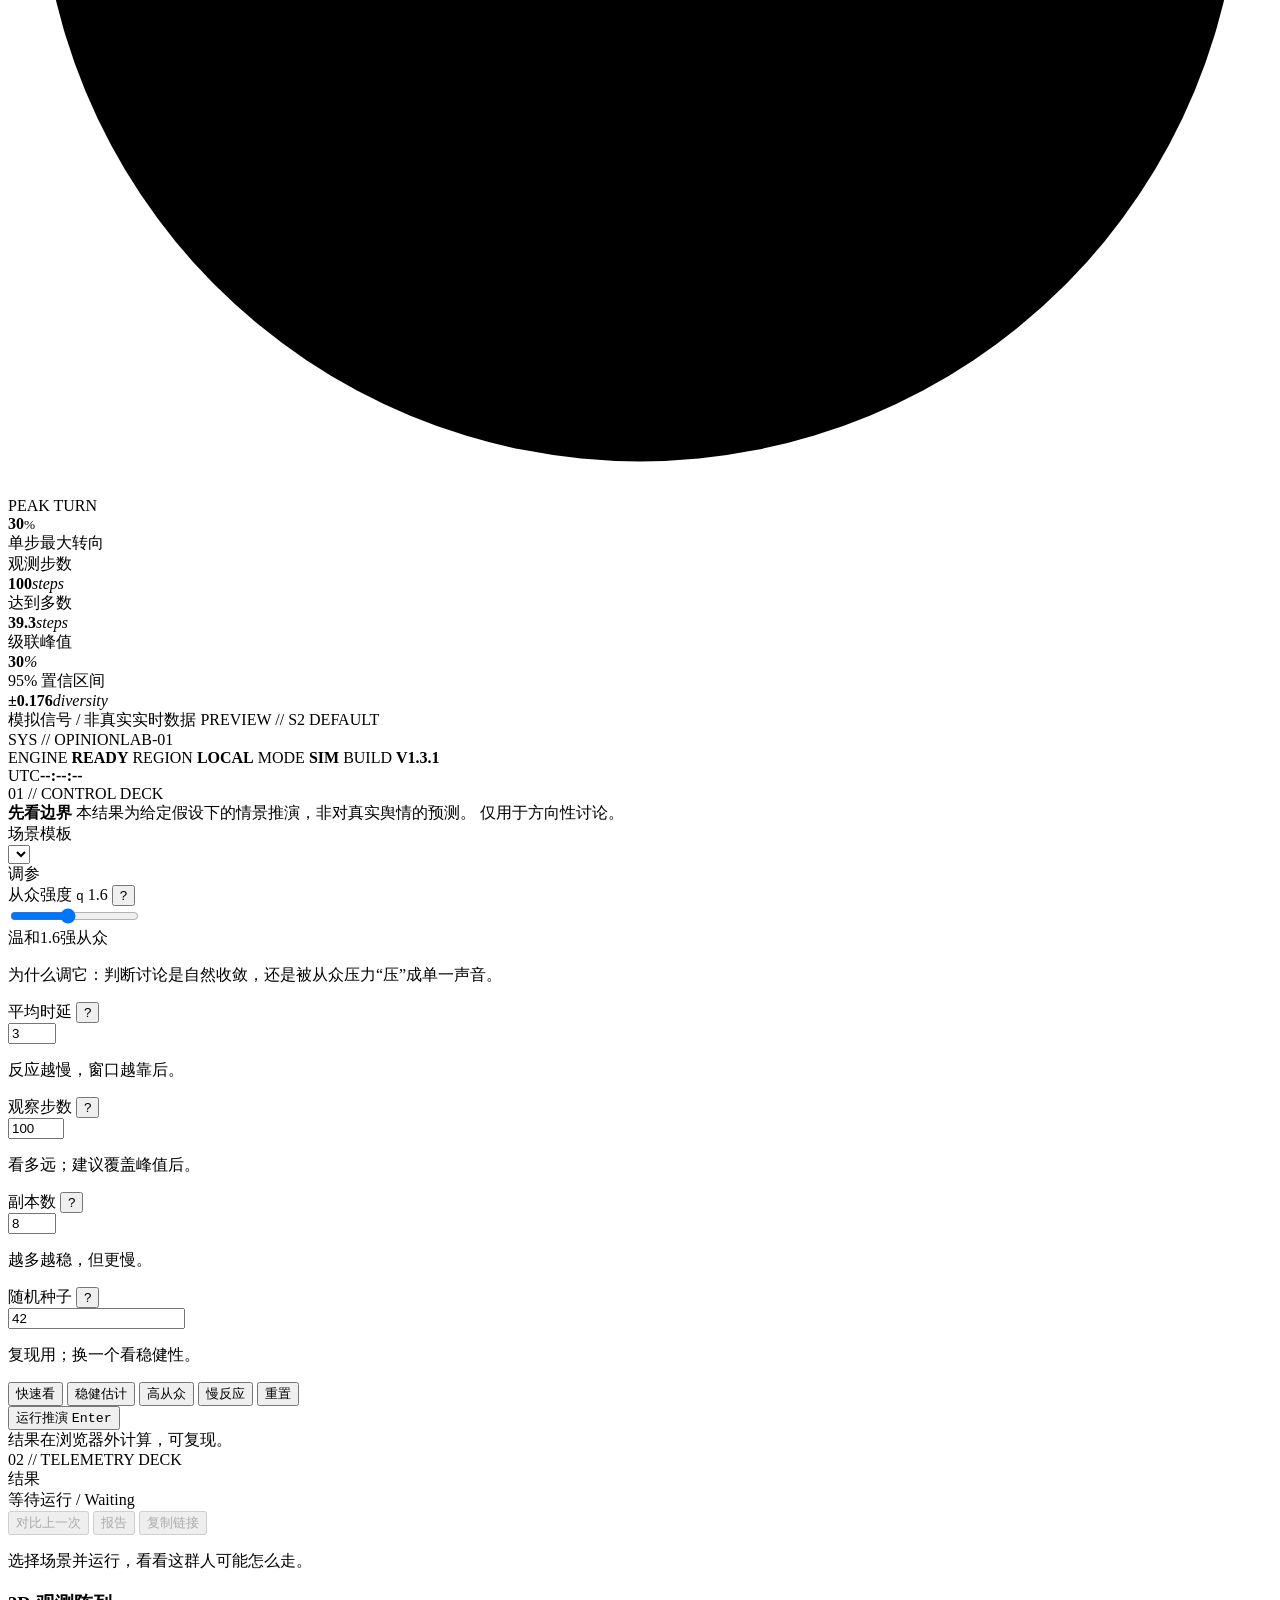
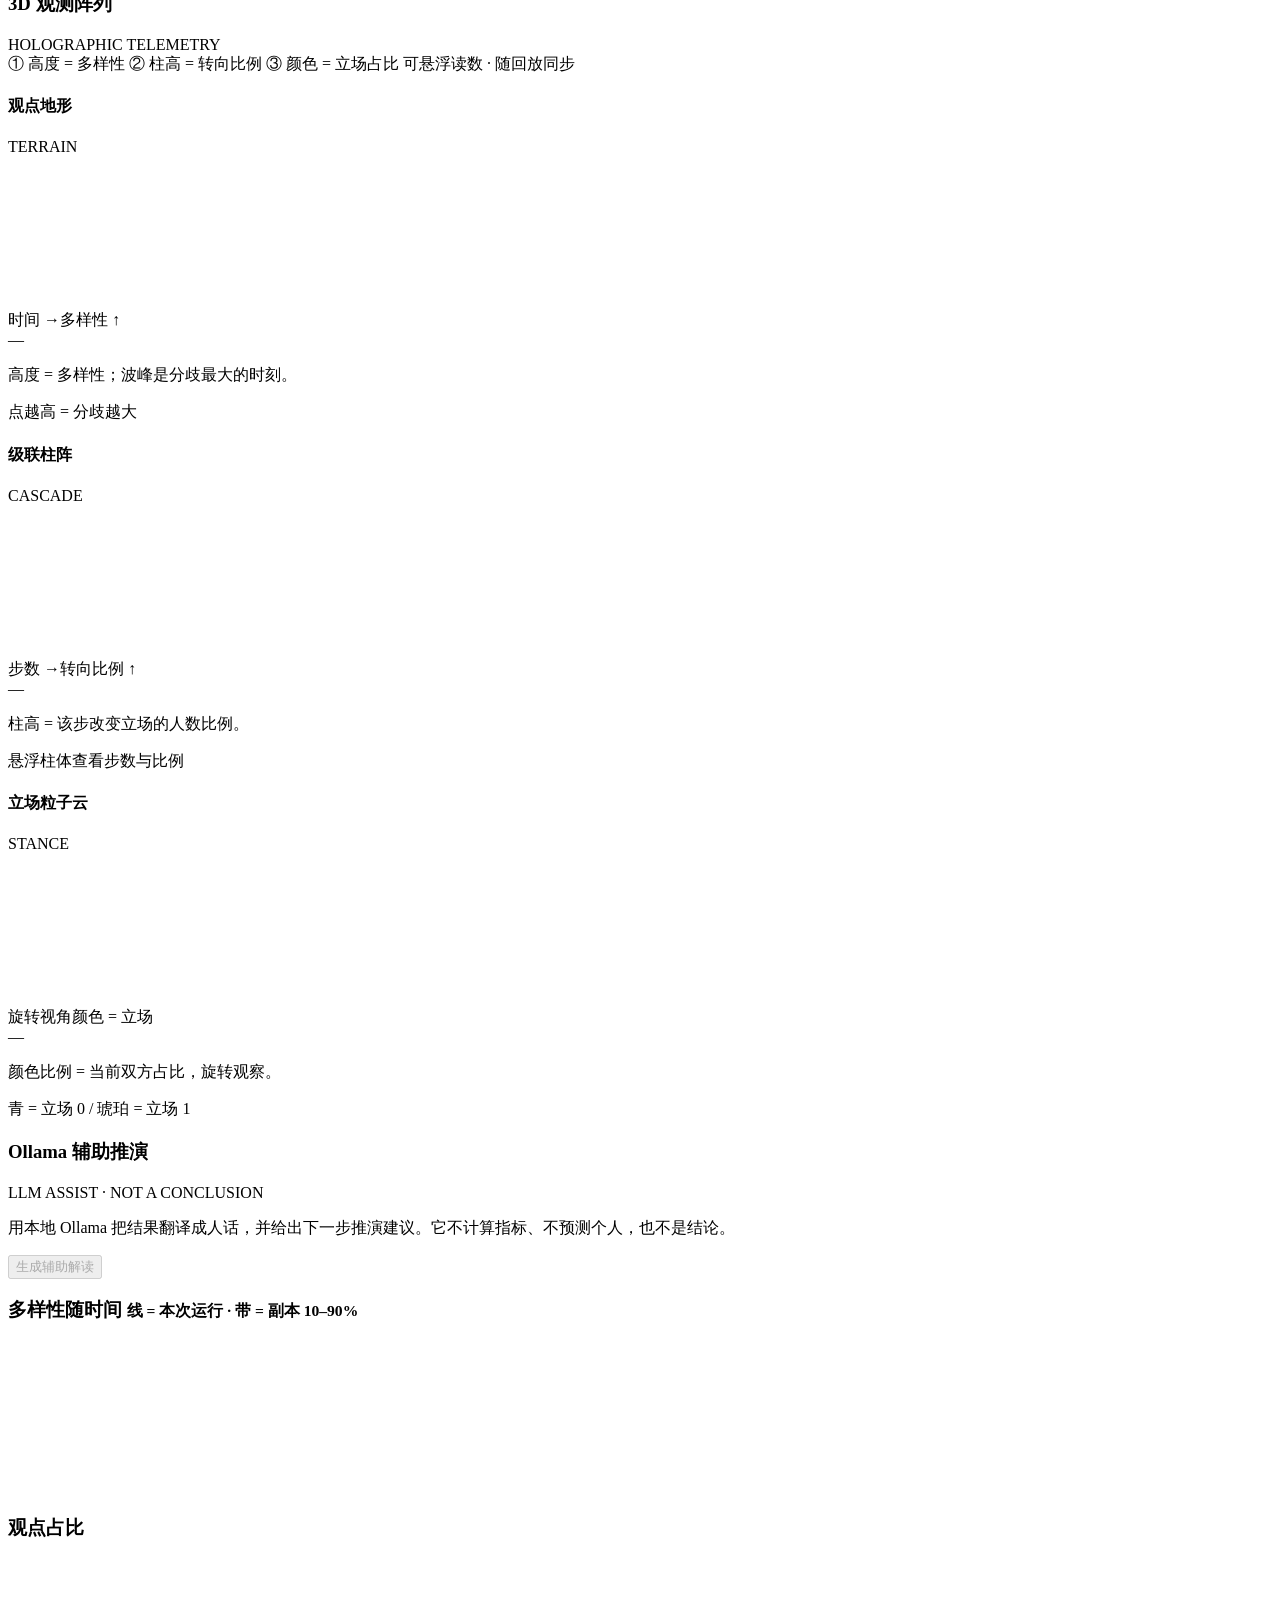
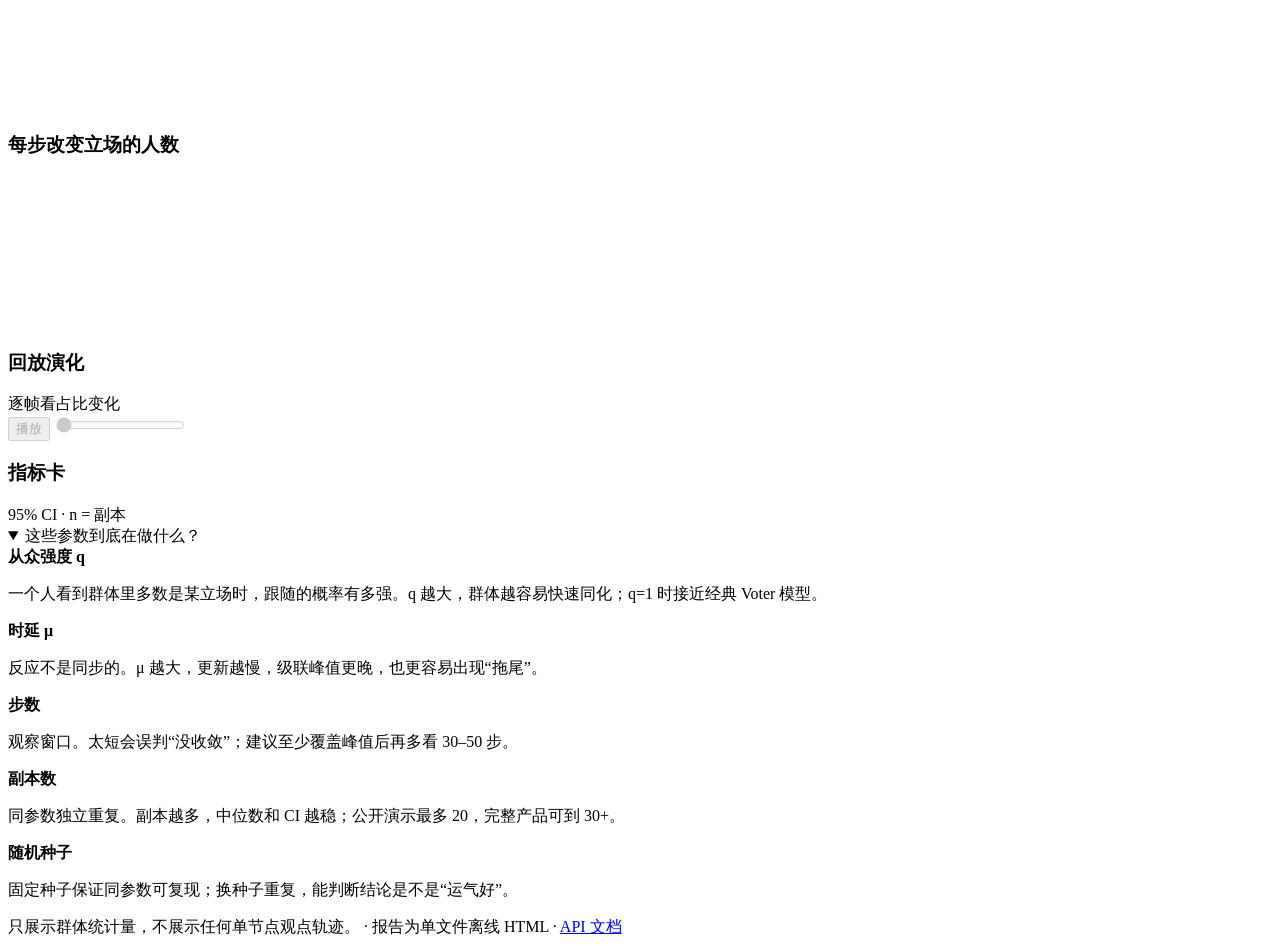
==== commit 5d1535c4: "feat: refresh product UI and align repository for v1.3.1 - rebuild the demo hero as a dashboard-styl" ====
--- a/apps/web/index.html
+++ b/apps/web/index.html
@@ -1,9 +1,10 @@
 <!doctype html>
-<html lang="zh-CN">
+<html lang="en">
 <head>
 <meta charset="utf-8">
 <meta name="viewport" content="width=device-width, initial-scale=1">
-<title>OpinionLab · 情景推演沙盘 / Scenario sandbox</title>
+<title>OpinionLab · Scenario Sandbox</title>
+<link rel="icon" href="data:image/svg+xml,%3Csvg xmlns='http://www.w3.org/2000/svg' viewBox='0 0 32 32'%3E%3Crect width='32' height='32' rx='7' fill='%23050b12'/%3E%3Ccircle cx='16' cy='16' r='9' fill='none' stroke='%2322d3ee' stroke-width='2'/%3E%3Ccircle cx='16' cy='16' r='3' fill='%2334d399'/%3E%3C/svg%3E">
 <link rel="stylesheet" href="/api/v1/demo/static/style.css">
 <script src="/api/v1/demo/echarts.js"></script>
 <script defer src="/api/v1/demo/static/i18n.js"></script>
@@ -14,31 +15,156 @@
 <script defer src="/api/v1/demo/static/app.js"></script>
 </head>
 <body>
-<header class="hero">
+<header class="hero product-hero">
   <canvas id="galaxyScene" class="galaxy-canvas" aria-hidden="true"></canvas>
-  <div class="hero-copy">
-    <span class="eyebrow">INDUSTRIAL OPINION TRACKER // HNL-VM</span>
-    <h1>OpinionLab <span data-i18n="heroTitle">情景推演沙盘</span></h1>
-    <p class="lede" data-i18n="lede">把一群人会怎么想，变成一套可以反复试、能看到误差范围的追踪系统。</p>
-    <div class="hero-badges">
-      <span><i class="led"></i> <span data-i18n="badgeTracking">追踪在线</span></span>
-      <span data-i18n="badgeCi">95% 置信区间</span><span data-i18n="badgeAggregate">仅群体统计</span>
-    </div>
-  </div>
-  <button id="langToggle" class="lang-toggle" type="button" aria-label="Switch language">EN</button>
-  <div class="track-panel">
-    <div class="track-head">
-      <span class="led"></span> <span data-i18n="trackingLabel">实时追踪</span>
-      <span id="trackStatus" class="track-status" data-i18n="trackStandby">待机</span>
-    </div>
-    <canvas id="trackScene" aria-label="3D opinion network tracking"></canvas>
-    <div class="track-scan"></div>
-    <div class="track-telemetry">
-      <div><span>NODES</span><b id="trackNodes">—</b></div>
-      <div><span>STEP</span><b id="trackStep">000</b></div>
-      <div><span>DIVERGENCE</span><b id="trackDiv">0.00</b></div>
-    </div>
-    <div class="track-note" data-i18n="trackNote">模拟信号 / 非真实实时数据</div>
+  <div class="hero-shell">
+    <div class="hero-copy">
+      <div class="hero-headline">
+        <span class="eyebrow">INDUSTRIAL OPINION TRACKER // HNL-VM</span>
+        <h1>OpinionLab <span data-i18n="heroTitle">情景推演沙盘</span></h1>
+        <p class="lede" data-i18n="lede">把一群人会怎么想，变成一套可以反复试、能看到误差范围的追踪系统。</p>
+      </div>
+      <div class="hero-side">
+        <div class="hero-badges">
+          <span><i class="led"></i> <span data-i18n="badgeTracking">追踪在线</span></span>
+          <span data-i18n="badgeCi">95% 置信区间</span>
+          <span data-i18n="badgeAggregate">仅群体统计</span>
+        </div>
+        <div class="hero-actions">
+          <a id="heroCta" class="hero-cta" href="#controls">
+            <span data-i18n="openConsole">进入控制台</span><span class="cta-arrow" aria-hidden="true">↓</span>
+          </a>
+          <a class="repo-link" href="https://github.com/cxy2696/opinionlab" target="_blank" rel="noreferrer">GitHub <span aria-hidden="true">↗</span></a>
+        </div>
+      </div>
+    </div>
+
+    <div class="instrument-cluster" role="figure" aria-label="OpinionLab live instrument cluster">
+      <div class="cluster-topbar">
+        <div class="cluster-status">
+          <div class="cluster-badges" aria-hidden="true">
+            <span class="scope" title="95% confidence interval">95</span>
+            <span class="scope" title="Group-level statistics only">Σ</span>
+          </div>
+          <div class="cluster-scenario">
+            <span data-i18n="clusterScenario">当前场景</span>
+            <b id="heroScenario">S2 · Rumor debunk timing</b>
+          </div>
+        </div>
+        <div class="cluster-clock">
+          <span class="cluster-date"><em>LOCAL</em><span id="heroDate">12-11-2026</span></span>
+          <b id="heroClock">06:11:04</b>
+          <span class="cluster-signal"><i class="led"></i> 95% CI</span>
+        </div>
+        <div class="cluster-actions">
+          <button id="langToggle" class="lang-toggle" type="button" aria-label="Switch language">EN</button>
+          <a id="heroRun" class="cluster-run" href="#controls" aria-label="Run the current scenario">
+            <span class="cluster-run-icon" aria-hidden="true">
+              <svg viewBox="0 0 24 24" focusable="false"><path d="M8 5.5 19 12 8 18.5Z"></path></svg>
+            </span>
+            <span class="cluster-run-copy"><b data-i18n="runShort">运行</b><small>CONTROL DECK</small></span>
+          </a>
+        </div>
+      </div>
+
+      <div class="cluster-main">
+        <div class="gauge gauge-left" id="gaugeCohesionWrap" style="--gauge:76">
+          <svg class="gauge-svg" viewBox="0 0 240 240" aria-hidden="true">
+            <defs>
+              <linearGradient id="gaugeCyan" x1="0" y1="0" x2="1" y2="1">
+                <stop offset="0" stop-color="#34d399"></stop>
+                <stop offset=".48" stop-color="#22d3ee"></stop>
+                <stop offset="1" stop-color="#7dd3fc"></stop>
+              </linearGradient>
+            </defs>
+            <circle class="gauge-edge" cx="120" cy="120" r="114"></circle>
+            <circle class="gauge-track" cx="120" cy="120" r="100"></circle>
+            <circle class="gauge-progress" cx="120" cy="120" r="100" pathLength="100"></circle>
+            <circle class="gauge-track inner" cx="120" cy="120" r="87"></circle>
+            <circle class="gauge-progress soft" cx="120" cy="120" r="87" pathLength="100"></circle>
+          </svg>
+          <span class="gauge-orbit" aria-hidden="true"></span>
+          <div class="gauge-core">
+            <span class="gauge-kicker">COHESION</span>
+            <div class="gauge-value"><b id="gaugeCohesion">76</b><small>%</small></div>
+            <span class="gauge-caption" data-i18n="gaugeCohesionCaption">群体共识度</span>
+          </div>
+        </div>
+
+        <div class="cluster-center">
+          <svg class="stage-lanes" viewBox="0 0 600 360" preserveAspectRatio="none" aria-hidden="true">
+            <path class="lane-edge" d="M142 352 282 116"></path>
+            <path class="lane-edge" d="M458 352 318 116"></path>
+            <path class="lane-mid" d="M300 132 300 352"></path>
+            <path class="lane-horizon" d="M258 118Q300 96 342 118"></path>
+          </svg>
+          <span class="stage-arrow stage-arrow-left" aria-hidden="true"></span>
+          <span class="stage-arrow stage-arrow-right" aria-hidden="true"></span>
+          <div class="stage-dome" aria-hidden="true"></div>
+          <div class="stage-top">
+            <span class="stage-live"><i class="led"></i> <span data-i18n="trackingLabel">实时追踪</span></span>
+            <span id="trackStatus" class="stage-status" data-i18n="trackStandby">待机</span>
+          </div>
+          <div class="stage-scene">
+            <canvas id="trackScene" aria-label="3D opinion network tracking"></canvas>
+          </div>
+          <div class="stage-telemetry">
+            <div><span>NODES</span><b id="trackNodes">—</b></div>
+            <div><span>STEP</span><b id="trackStep">000</b></div>
+            <div><span>DIVERGENCE</span><b id="trackDiv">0.00</b></div>
+          </div>
+          <div class="stage-scan" aria-hidden="true"></div>
+        </div>
+
+        <div class="gauge gauge-right" id="gaugeTurnWrap" style="--gauge:30">
+          <svg class="gauge-svg" viewBox="0 0 240 240" aria-hidden="true">
+            <defs>
+              <linearGradient id="gaugeViolet" x1="0" y1="0" x2="1" y2="1">
+                <stop offset="0" stop-color="#a78bfa"></stop>
+                <stop offset=".6" stop-color="#6366f1"></stop>
+                <stop offset="1" stop-color="#22d3ee"></stop>
+              </linearGradient>
+            </defs>
+            <circle class="gauge-edge" cx="120" cy="120" r="114"></circle>
+            <circle class="gauge-track" cx="120" cy="120" r="100"></circle>
+            <circle class="gauge-progress" cx="120" cy="120" r="100" pathLength="100"></circle>
+            <circle class="gauge-track inner" cx="120" cy="120" r="87"></circle>
+            <circle class="gauge-progress soft" cx="120" cy="120" r="87" pathLength="100"></circle>
+          </svg>
+          <span class="gauge-orbit" aria-hidden="true"></span>
+          <div class="gauge-core">
+            <span class="gauge-kicker">PEAK TURN</span>
+            <div class="gauge-value"><b id="gaugeTurn">30</b><small>%</small></div>
+            <span class="gauge-caption" data-i18n="gaugeTurnCaption">单步最大转向</span>
+          </div>
+        </div>
+      </div>
+
+      <div class="cluster-footer">
+        <div class="cluster-kpis">
+          <div class="cluster-kpi">
+            <span data-i18n="kpiSteps">观测步数</span>
+            <div><b id="heroSteps">100</b><em data-i18n="unitSteps">steps</em></div>
+          </div>
+          <div class="cluster-kpi">
+            <span data-i18n="kpiMajority">达到多数</span>
+            <div><b id="heroMajority">39.3</b><em data-i18n="unitSteps">steps</em></div>
+          </div>
+          <div class="cluster-kpi">
+            <span data-i18n="kpiPeak">级联峰值</span>
+            <div><b id="heroPeak">30</b><em>%</em></div>
+          </div>
+          <div class="cluster-kpi">
+            <span data-i18n="kpiCi">95% 置信区间</span>
+            <div><b id="heroCi">±0.176</b><em data-i18n="unitCi">diversity</em></div>
+          </div>
+        </div>
+        <div class="cluster-foot">
+          <span class="cluster-sim-note"><i class="led"></i> <span data-i18n="trackNote">模拟信号 / 非真实实时数据</span></span>
+          <span id="heroRunMeta">PREVIEW // S2 DEFAULT</span>
+        </div>
+      </div>
+    </div>
   </div>
 </header>
 
@@ -48,13 +174,13 @@
     <span>ENGINE <b class="ok">READY</b></span>
     <span>REGION <b>LOCAL</b></span>
     <span>MODE <b>SIM</b></span>
-    <span class="hide-sm">BUILD <b>V1.0</b></span>
+    <span class="hide-sm">BUILD <b>V1.3.1</b></span>
   </div>
   <div class="cockpit-clock"><span>UTC</span><b id="cockpitClock">--:--:--</b></div>
 </div>
 
 <main>
-  <aside class="card controls">
+  <aside id="controls" class="card controls">
     <div class="deck-label">01 // CONTROL DECK</div>
     <div class="banner">
       <strong data-i18n="bannerStrong">先看边界</strong>
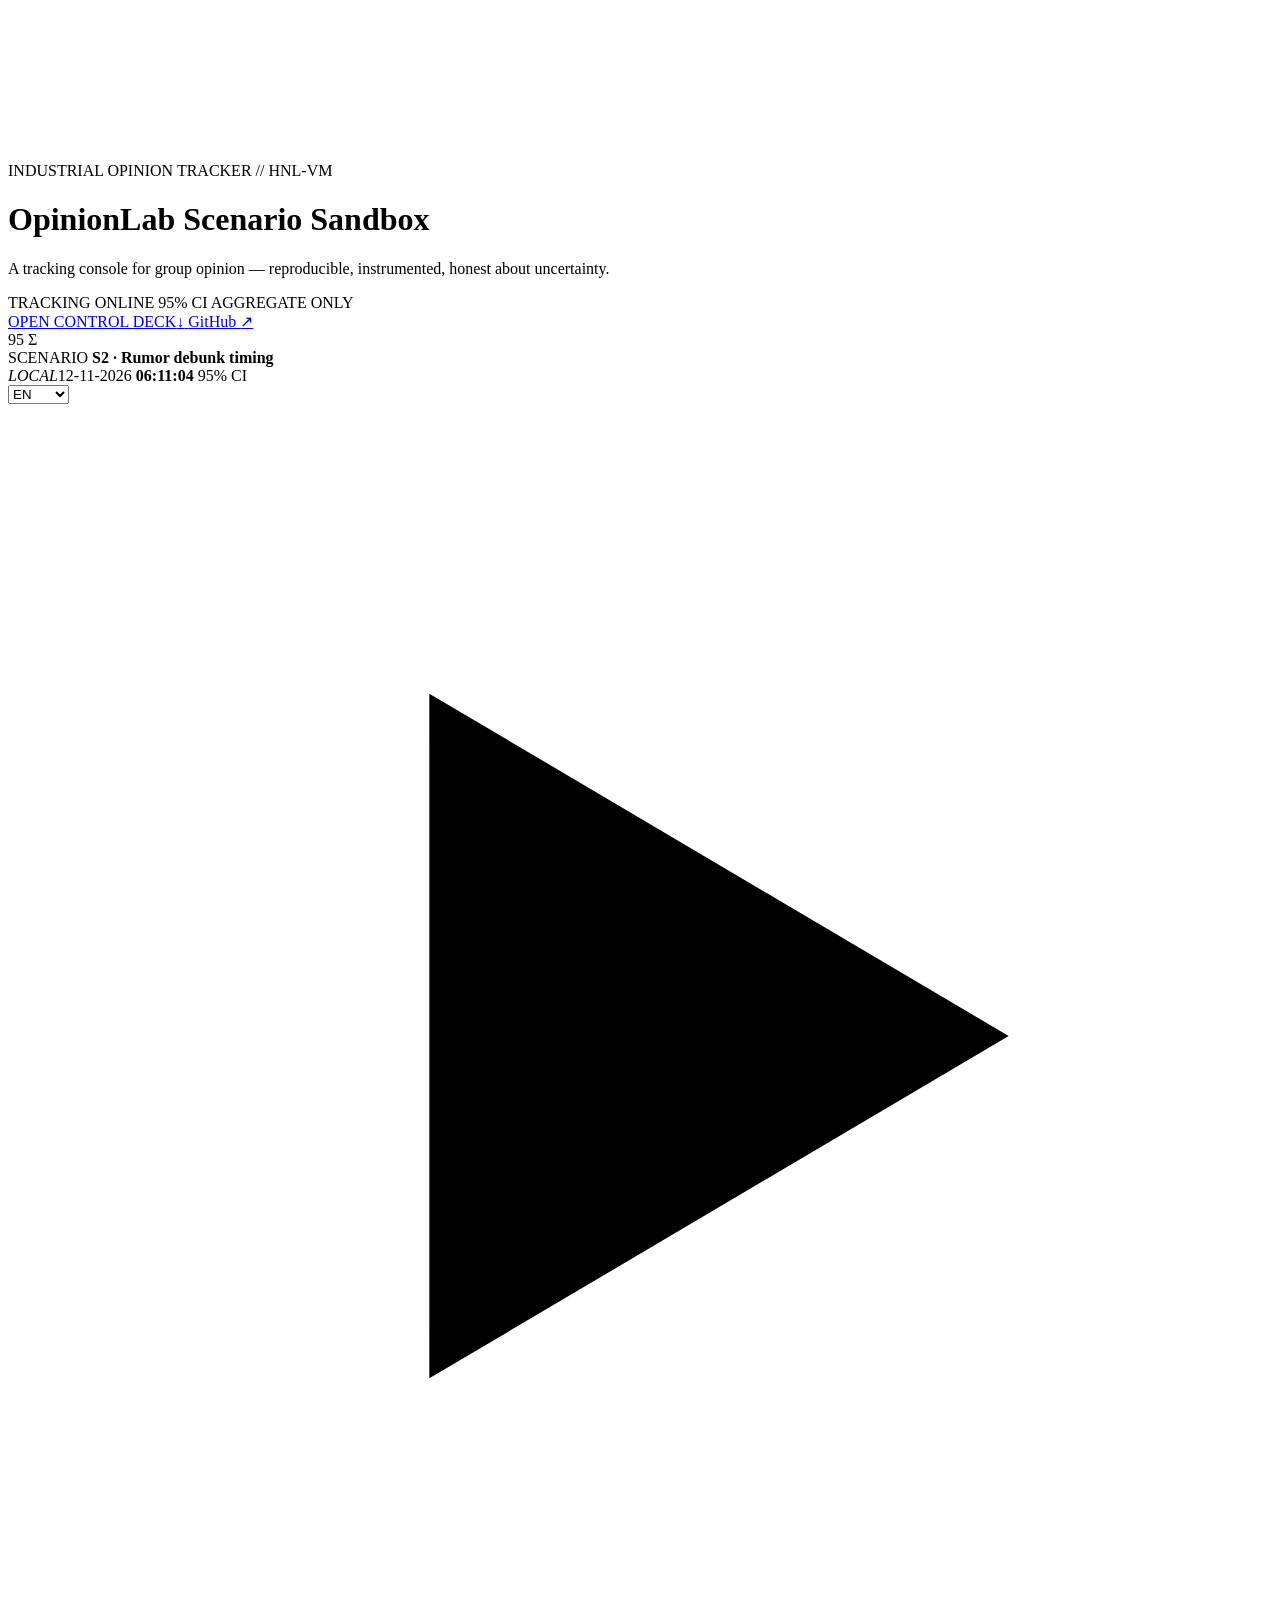
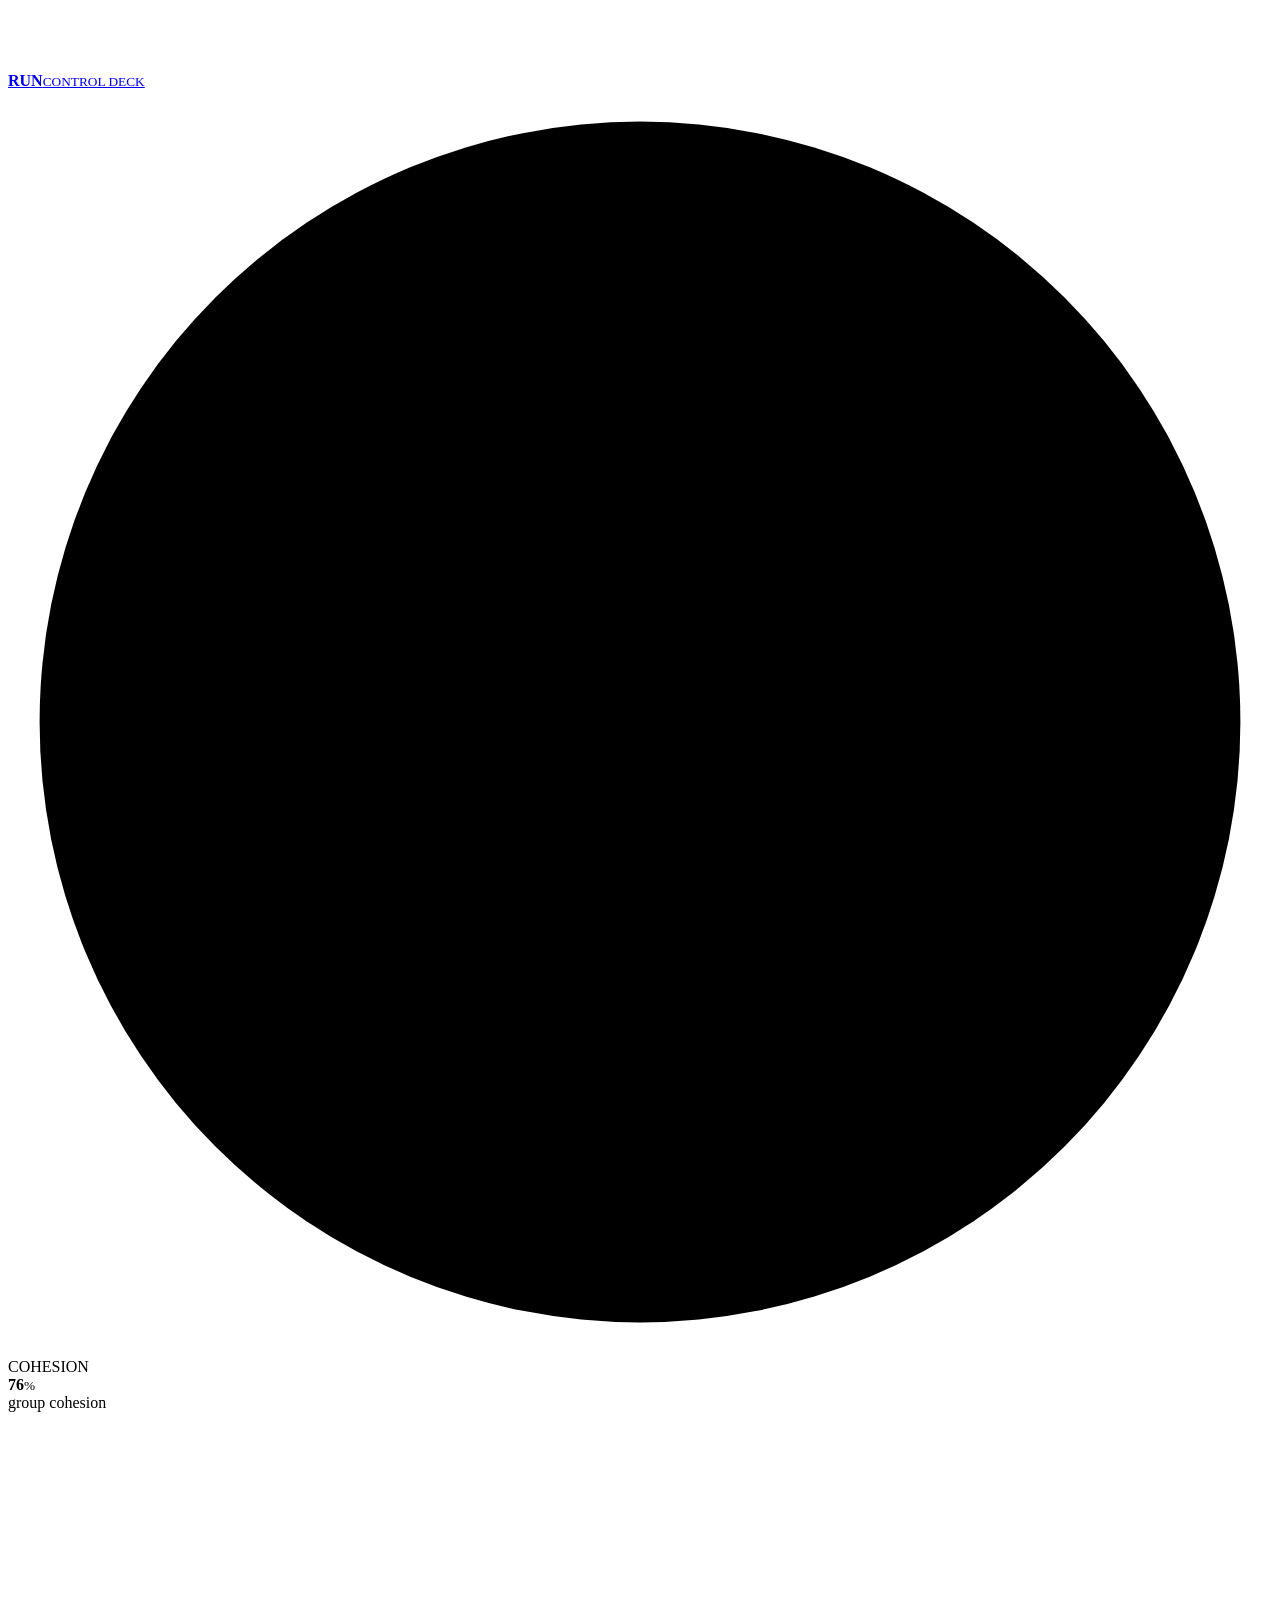
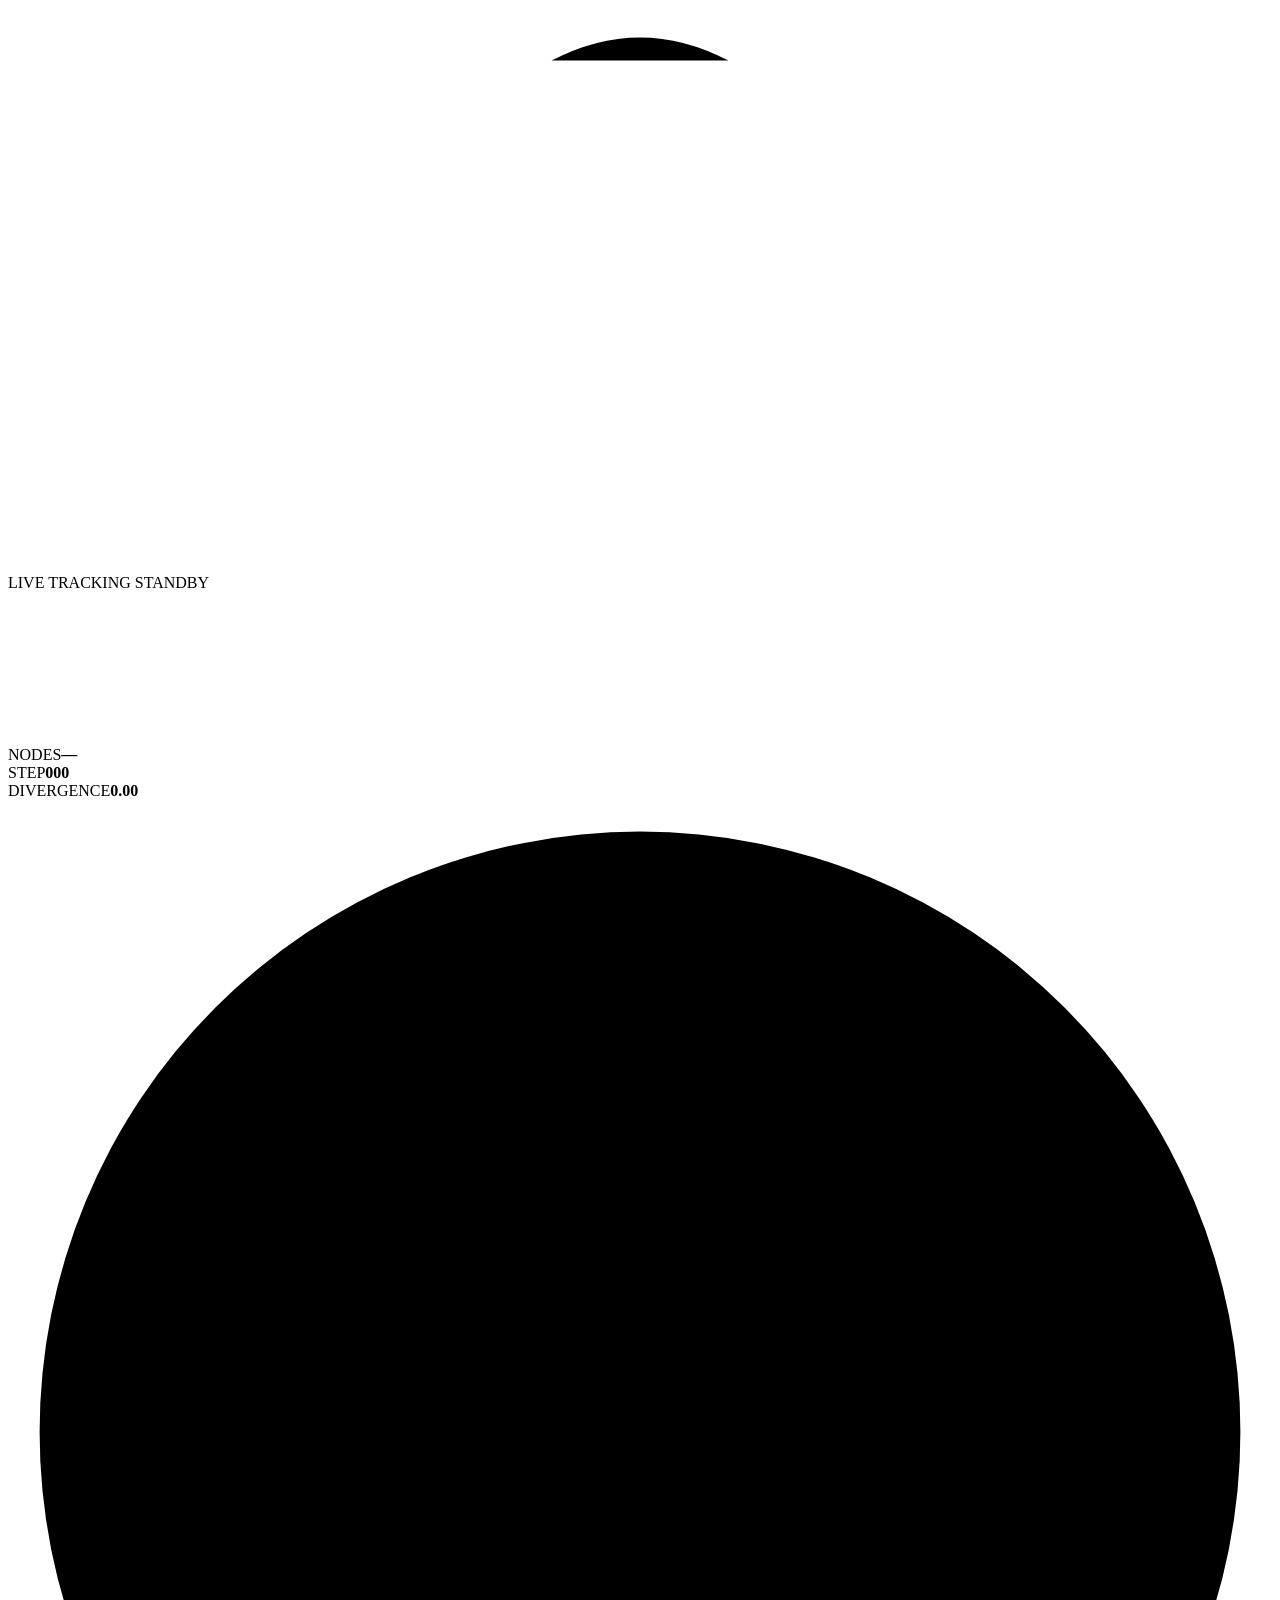
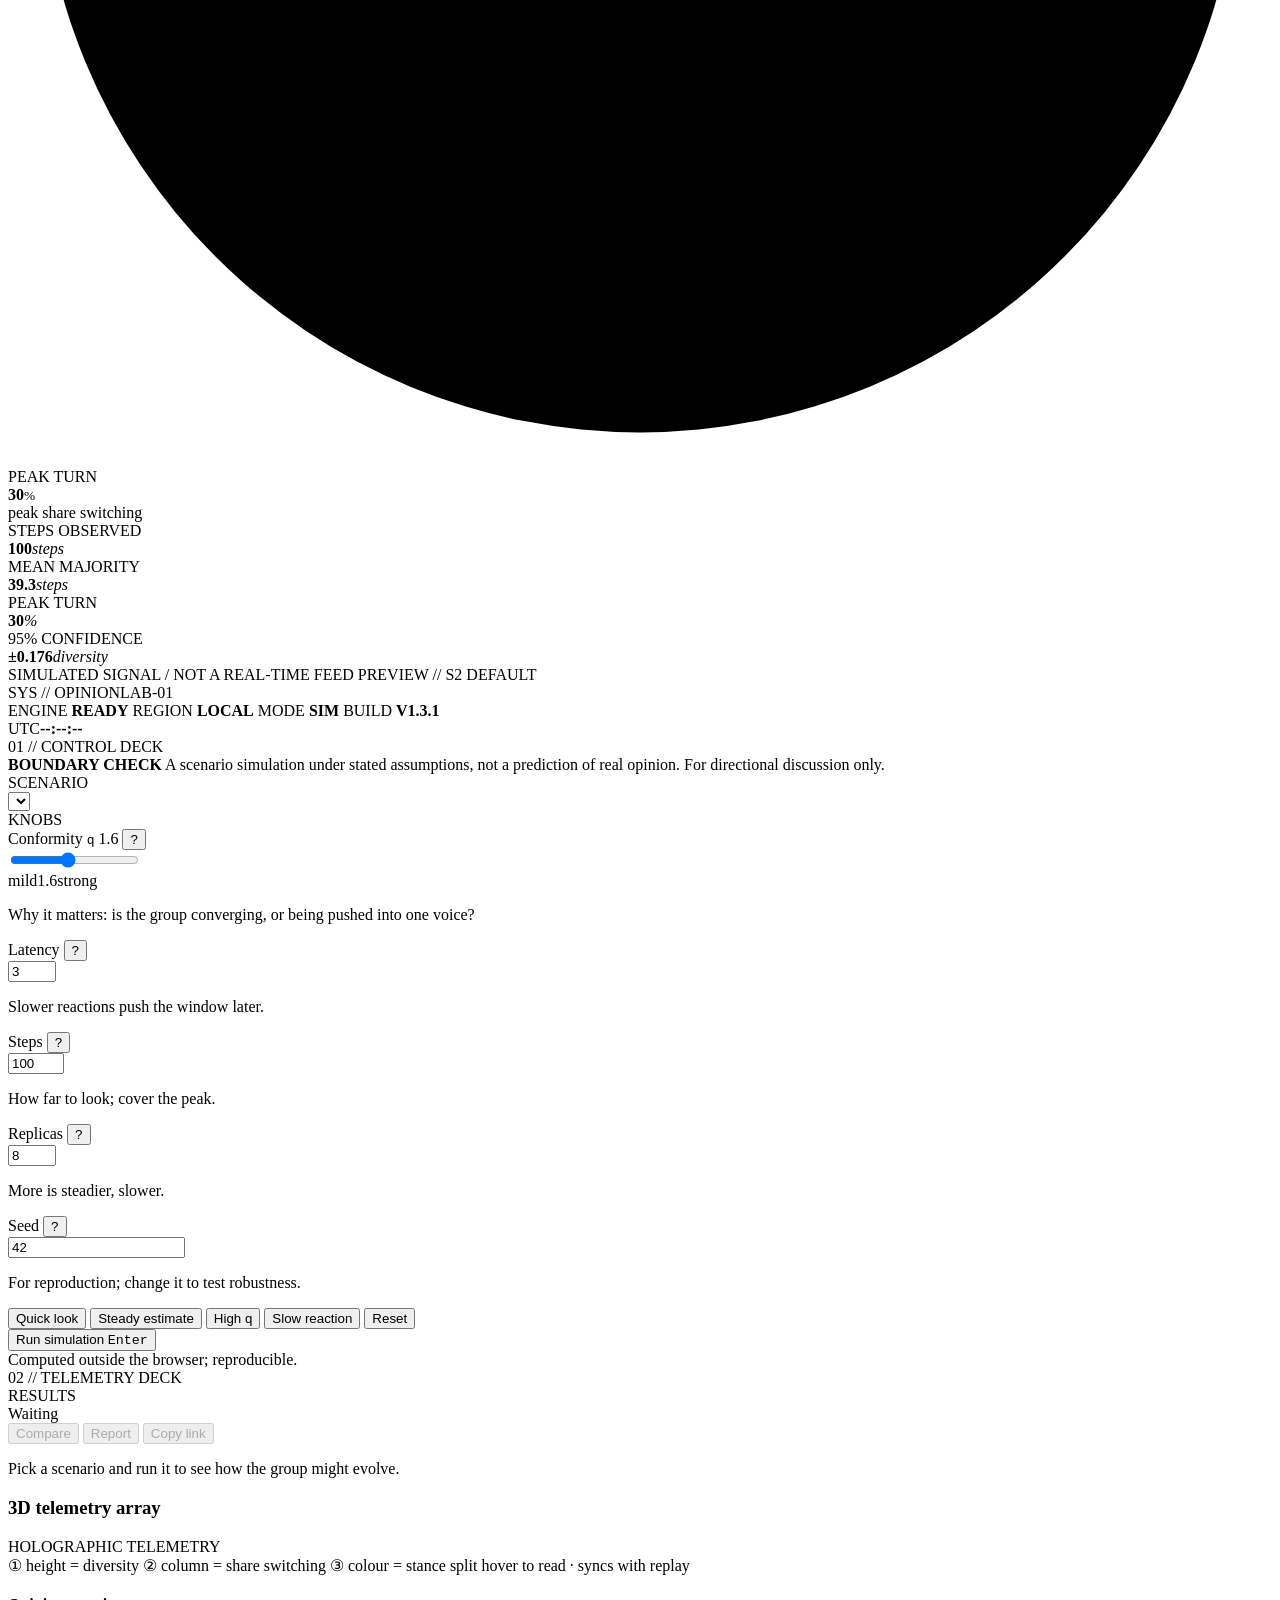
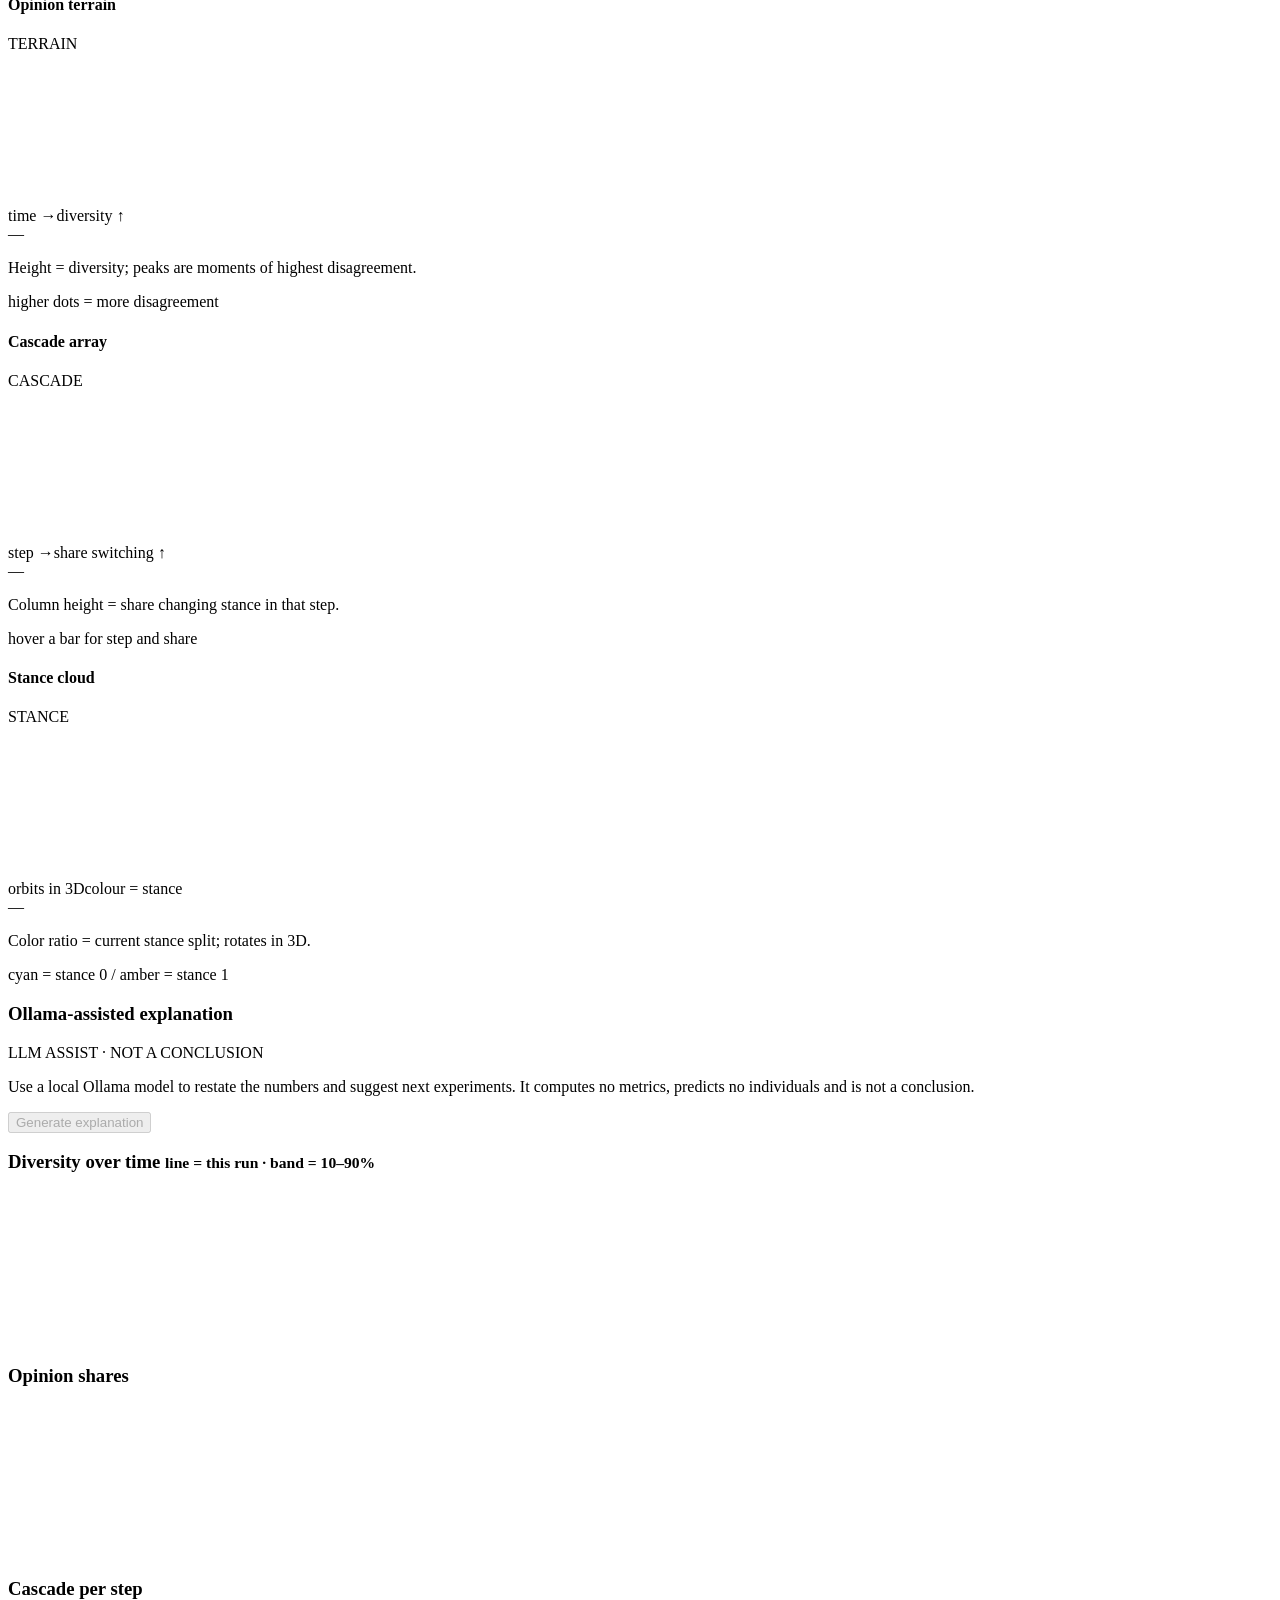
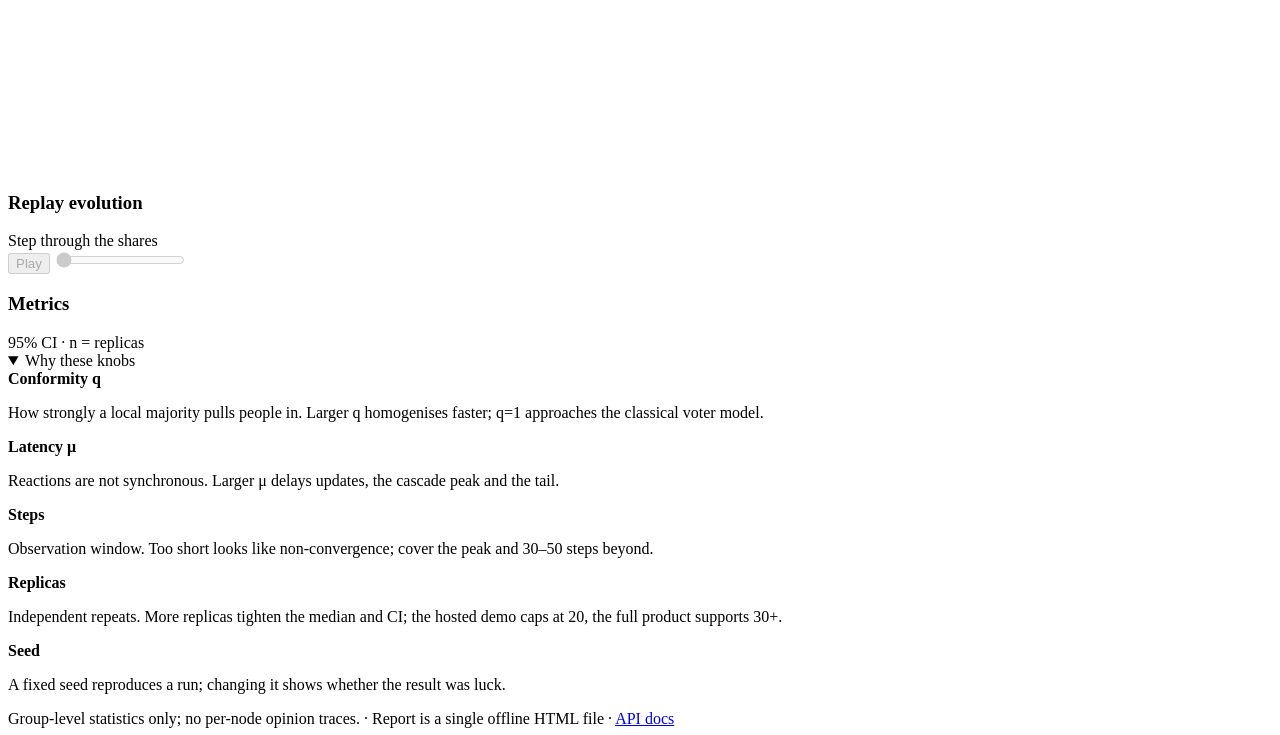
==== commit b91507d5: "feat: add Japanese and German UI translations - add an English-first language selector for English, " ====
--- a/apps/web/index.html
+++ b/apps/web/index.html
@@ -21,18 +21,18 @@
     <div class="hero-copy">
       <div class="hero-headline">
         <span class="eyebrow">INDUSTRIAL OPINION TRACKER // HNL-VM</span>
-        <h1>OpinionLab <span data-i18n="heroTitle">情景推演沙盘</span></h1>
-        <p class="lede" data-i18n="lede">把一群人会怎么想，变成一套可以反复试、能看到误差范围的追踪系统。</p>
+        <h1>OpinionLab <span data-i18n="heroTitle">Scenario Sandbox</span></h1>
+        <p class="lede" data-i18n="lede">A tracking console for group opinion — reproducible, instrumented, honest about uncertainty.</p>
       </div>
       <div class="hero-side">
         <div class="hero-badges">
-          <span><i class="led"></i> <span data-i18n="badgeTracking">追踪在线</span></span>
-          <span data-i18n="badgeCi">95% 置信区间</span>
-          <span data-i18n="badgeAggregate">仅群体统计</span>
+          <span><i class="led"></i> <span data-i18n="badgeTracking">TRACKING ONLINE</span></span>
+          <span data-i18n="badgeCi">95% CI</span>
+          <span data-i18n="badgeAggregate">AGGREGATE ONLY</span>
         </div>
         <div class="hero-actions">
           <a id="heroCta" class="hero-cta" href="#controls">
-            <span data-i18n="openConsole">进入控制台</span><span class="cta-arrow" aria-hidden="true">↓</span>
+            <span data-i18n="openConsole">OPEN CONTROL DECK</span><span class="cta-arrow" aria-hidden="true">↓</span>
           </a>
           <a class="repo-link" href="https://github.com/cxy2696/opinionlab" target="_blank" rel="noreferrer">GitHub <span aria-hidden="true">↗</span></a>
         </div>
@@ -47,7 +47,7 @@
             <span class="scope" title="Group-level statistics only">Σ</span>
           </div>
           <div class="cluster-scenario">
-            <span data-i18n="clusterScenario">当前场景</span>
+            <span data-i18n="clusterScenario">SCENARIO</span>
             <b id="heroScenario">S2 · Rumor debunk timing</b>
           </div>
         </div>
@@ -57,12 +57,17 @@
           <span class="cluster-signal"><i class="led"></i> 95% CI</span>
         </div>
         <div class="cluster-actions">
-          <button id="langToggle" class="lang-toggle" type="button" aria-label="Switch language">EN</button>
+          <select id="langToggle" class="lang-toggle" aria-label="Language / 语言 / 言語 / Sprache">
+            <option value="en">EN</option>
+            <option value="zh">中文</option>
+            <option value="ja">日本語</option>
+            <option value="de">DE</option>
+          </select>
           <a id="heroRun" class="cluster-run" href="#controls" aria-label="Run the current scenario">
             <span class="cluster-run-icon" aria-hidden="true">
               <svg viewBox="0 0 24 24" focusable="false"><path d="M8 5.5 19 12 8 18.5Z"></path></svg>
             </span>
-            <span class="cluster-run-copy"><b data-i18n="runShort">运行</b><small>CONTROL DECK</small></span>
+            <span class="cluster-run-copy"><b data-i18n="runShort">RUN</b><small data-i18n="controlDeckShort">CONTROL DECK</small></span>
           </a>
         </div>
       </div>
@@ -85,9 +90,9 @@
           </svg>
           <span class="gauge-orbit" aria-hidden="true"></span>
           <div class="gauge-core">
-            <span class="gauge-kicker">COHESION</span>
+            <span class="gauge-kicker" data-i18n="gaugeCohesion">COHESION</span>
             <div class="gauge-value"><b id="gaugeCohesion">76</b><small>%</small></div>
-            <span class="gauge-caption" data-i18n="gaugeCohesionCaption">群体共识度</span>
+            <span class="gauge-caption" data-i18n="gaugeCohesionCaption">group cohesion</span>
           </div>
         </div>
 
@@ -102,16 +107,16 @@
           <span class="stage-arrow stage-arrow-right" aria-hidden="true"></span>
           <div class="stage-dome" aria-hidden="true"></div>
           <div class="stage-top">
-            <span class="stage-live"><i class="led"></i> <span data-i18n="trackingLabel">实时追踪</span></span>
-            <span id="trackStatus" class="stage-status" data-i18n="trackStandby">待机</span>
+            <span class="stage-live"><i class="led"></i> <span data-i18n="trackingLabel">LIVE TRACKING</span></span>
+            <span id="trackStatus" class="stage-status" data-i18n="trackStandby">STANDBY</span>
           </div>
           <div class="stage-scene">
             <canvas id="trackScene" aria-label="3D opinion network tracking"></canvas>
           </div>
           <div class="stage-telemetry">
-            <div><span>NODES</span><b id="trackNodes">—</b></div>
-            <div><span>STEP</span><b id="trackStep">000</b></div>
-            <div><span>DIVERGENCE</span><b id="trackDiv">0.00</b></div>
+            <div><span data-i18n="hudNodes">NODES</span><b id="trackNodes">—</b></div>
+            <div><span data-i18n="hudStep">STEP</span><b id="trackStep">000</b></div>
+            <div><span data-i18n="hudDivergence">DIVERGENCE</span><b id="trackDiv">0.00</b></div>
           </div>
           <div class="stage-scan" aria-hidden="true"></div>
         </div>
@@ -133,9 +138,9 @@
           </svg>
           <span class="gauge-orbit" aria-hidden="true"></span>
           <div class="gauge-core">
-            <span class="gauge-kicker">PEAK TURN</span>
+            <span class="gauge-kicker" data-i18n="gaugeTurn">PEAK TURN</span>
             <div class="gauge-value"><b id="gaugeTurn">30</b><small>%</small></div>
-            <span class="gauge-caption" data-i18n="gaugeTurnCaption">单步最大转向</span>
+            <span class="gauge-caption" data-i18n="gaugeTurnCaption">peak share switching</span>
           </div>
         </div>
       </div>
@@ -143,24 +148,24 @@
       <div class="cluster-footer">
         <div class="cluster-kpis">
           <div class="cluster-kpi">
-            <span data-i18n="kpiSteps">观测步数</span>
+            <span data-i18n="kpiSteps">STEPS OBSERVED</span>
             <div><b id="heroSteps">100</b><em data-i18n="unitSteps">steps</em></div>
           </div>
           <div class="cluster-kpi">
-            <span data-i18n="kpiMajority">达到多数</span>
+            <span data-i18n="kpiMajority">MEAN MAJORITY</span>
             <div><b id="heroMajority">39.3</b><em data-i18n="unitSteps">steps</em></div>
           </div>
           <div class="cluster-kpi">
-            <span data-i18n="kpiPeak">级联峰值</span>
+            <span data-i18n="kpiPeak">PEAK TURN</span>
             <div><b id="heroPeak">30</b><em>%</em></div>
           </div>
           <div class="cluster-kpi">
-            <span data-i18n="kpiCi">95% 置信区间</span>
+            <span data-i18n="kpiCi">95% CONFIDENCE</span>
             <div><b id="heroCi">±0.176</b><em data-i18n="unitCi">diversity</em></div>
           </div>
         </div>
         <div class="cluster-foot">
-          <span class="cluster-sim-note"><i class="led"></i> <span data-i18n="trackNote">模拟信号 / 非真实实时数据</span></span>
+          <span class="cluster-sim-note"><i class="led"></i> <span data-i18n="trackNote">SIMULATED SIGNAL / NOT A REAL-TIME FEED</span></span>
           <span id="heroRunMeta">PREVIEW // S2 DEFAULT</span>
         </div>
       </div>
@@ -181,129 +186,136 @@
 
 <main>
   <aside id="controls" class="card controls">
-    <div class="deck-label">01 // CONTROL DECK</div>
+    <div class="deck-label" data-i18n="controlDeckLabel">01 // CONTROL DECK</div>
     <div class="banner">
-      <strong data-i18n="bannerStrong">先看边界</strong>
-      <span class="banner-main" data-i18n="bannerText">本结果为给定假设下的情景推演，非对真实舆情的预测。</span>
-      <span data-i18n="bannerSub">仅用于方向性讨论。</span>
+      <strong data-i18n="bannerStrong">BOUNDARY CHECK</strong>
+      <span class="banner-main" data-i18n="bannerText">A scenario simulation under stated assumptions, not a prediction of real opinion.</span>
+      <span data-i18n="bannerSub">For directional discussion only.</span>
     </div>
 
     <div class="label-row">
-      <label for="template" data-i18n="scenario">场景模板</label>
+      <label for="template" data-i18n="scenario">SCENARIO</label>
     </div>
     <select id="template"></select>
     <div id="question" class="question"></div>
 
-    <div class="section-title" data-i18n="knobs">调参</div>
+    <div class="section-title" data-i18n="knobs">KNOBS</div>
 
     <div class="label-row">
-      <label for="q">从众强度 <code>q</code> <span id="qVal" class="pill">1.6</span></label>
+      <label for="q"><span data-i18n="qLabel">Conformity</span> <code>q</code> <span id="qVal" class="pill">1.6</span></label>
       <button class="help" type="button" aria-label="从众强度说明"
-        data-tip="越大越容易跟随所在群体的多数；q=1 接近经典 Voter，q>2 会更快压平分歧。">?</button>
+        data-tip-zh="越大越容易跟随所在群体的多数；q=1 接近经典 Voter，q>2 会更快压平分歧。"
+            data-tip-en="Higher q makes people follow the local majority more strongly; q=1 is close to the classical Voter model and q>2 flattens disagreement faster."
+            data-tip-ja="大きいほど周囲の多数派に従いやすくなります。q=1 は古典的 Voter に近く、q>2 は意見の差をより早く平らにします。"
+            data-tip-de="Ein höheres q lässt Menschen stärker der lokalen Mehrheit folgen; q=1 ähnelt dem klassischen Voter-Modell, q>2 ebnet Unterschiede schneller ein.">?</button>
     </div>
     <input id="q" type="range" min="0.5" max="3" step="0.1" value="1.6">
-    <div class="range-labels"><span data-i18n="qLow">温和</span><span>1.6</span><span data-i18n="qHigh">强从众</span></div>
-    <p class="hint" data-i18n="qHint">为什么调它：判断讨论是自然收敛，还是被从众压力“压”成单一声音。</p>
+    <div class="range-labels"><span data-i18n="qLow">mild</span><span id="qScaleValue">1.6</span><span data-i18n="qHigh">strong</span></div>
+    <p class="hint" data-i18n="qHint">Why it matters: is the group converging, or being pushed into one voice?</p>
 
     <div class="row">
       <div>
         <div class="label-row">
-          <label for="mu" data-i18n="latencyLabel">平均时延</label>
+          <label for="mu" data-i18n="latencyLabel">Latency</label>
           <button class="help" type="button" aria-label="latency help"
             data-tip-zh="每个人平均隔多久重新考虑一次立场。时延越长，级联拖得越久，峰值越晚。"
             data-tip-en="How often people reconsider. Longer latency drags the cascade and pushes the peak later."
-            data-tip="每个人平均隔多久重新考虑一次立场。时延越长，级联拖得越久，峰值越晚。">?</button>
+            data-tip-ja="人は平均してどのくらいの間隔で立場を見直すか。遅延が長いほどカスケードが長引き、ピークが遅れます。"
+            data-tip-de="Wie oft Menschen ihre Haltung überdenken. Eine längere Latenz zieht die Kaskade und verschiebt den Peak nach hinten.">?</button>
         </div>
         <input id="mu" type="number" min="1" max="60" step="1" value="3">
-        <p class="hint" data-i18n="latencyHint">反应越慢，窗口越靠后。</p>
+        <p class="hint" data-i18n="latencyHint">Slower reactions push the window later.</p>
       </div>
       <div>
         <div class="label-row">
-          <label for="steps" data-i18n="stepsLabel">观察步数</label>
+          <label for="steps" data-i18n="stepsLabel">Steps</label>
           <button class="help" type="button" aria-label="steps help"
             data-tip-zh="模拟推进多少轮。太短可能还没收敛；太长只是让尾部更完整。"
             data-tip-en="How many rounds to advance. Too short can look unconverged; longer just completes the tail."
-            data-tip="模拟推进多少轮。太短可能还没收敛；太长只是让尾部更完整。">?</button>
+            data-tip-ja="何ラウンド進めるか。短すぎると未収束に見え、長くすると裾まで見えます。"
+            data-tip-de="Wie viele Runden fortgeschritten wird. Zu kurz wirkt nicht konvergiert; länger vervollständigt nur den Ausläufer.">?</button>
         </div>
         <input id="steps" type="number" min="20" max="200" step="10" value="100">
-        <p class="hint" data-i18n="stepsHint">看多远；建议覆盖峰值后。</p>
+        <p class="hint" data-i18n="stepsHint">How far to look; cover the peak.</p>
       </div>
     </div>
 
     <div class="row">
       <div>
         <div class="label-row">
-          <label for="repeats" data-i18n="repeatsLabel">副本数</label>
+          <label for="repeats" data-i18n="repeatsLabel">Replicas</label>
           <button class="help" type="button" aria-label="replicas help"
             data-tip-zh="同一组参数独立跑多少次。副本越多，置信区间越窄；30 以上更稳。"
             data-tip-en="How many independent runs. More replicas narrow the CI; 30+ is steadier."
-            data-tip="同一组参数独立跑多少次。副本越多，置信区间越窄；30 以上更稳。">?</button>
+            data-tip-ja="同じ条件で独立に何回実行するか。複製が多いほど CI が狭くなり、30 以上で安定します。"
+            data-tip-de="Wie viele unabhängige Läufe. Mehr Replikate verengen die KI; ab 30 ist es stabiler.">?</button>
         </div>
         <input id="repeats" type="number" min="2" max="20" step="1" value="8">
-        <p class="hint" data-i18n="repeatsHint">越多越稳，但更慢。</p>
+        <p class="hint" data-i18n="repeatsHint">More is steadier, slower.</p>
       </div>
       <div>
         <div class="label-row">
-          <label for="seed" data-i18n="seedLabel">随机种子</label>
+          <label for="seed" data-i18n="seedLabel">Seed</label>
           <button class="help" type="button" aria-label="seed help"
             data-tip-zh="同参数 + 同种子可复现；换种子能看结论是否依赖运气。"
             data-tip-en="Same parameters + same seed reproduce; change the seed to see if the result was luck."
-            data-tip="同参数 + 同种子可复现；换种子能看结论是否依赖运气。">?</button>
+            data-tip-ja="同じパラメータ + 同じシードで再現できます。シードを変えて、結果が偶然か確認します。"
+            data-tip-de="Gleiche Parameter + gleicher Seed reproduzieren den Lauf; ein anderer Seed zeigt, ob das Ergebnis Glück war.">?</button>
         </div>
         <input id="seed" type="number" min="0" step="1" value="42">
-        <p class="hint" data-i18n="seedHint">复现用；换一个看稳健性。</p>
+        <p class="hint" data-i18n="seedHint">For reproduction; change it to test robustness.</p>
       </div>
     </div>
 
     <div class="presets">
-      <button type="button" class="chip" data-preset="quick" data-i18n="quick">快速看</button>
-      <button type="button" class="chip" data-preset="robust" data-i18n="robust">稳健估计</button>
-      <button type="button" class="chip" data-preset="highq" data-i18n="highq">高从众</button>
-      <button type="button" class="chip" data-preset="slow" data-i18n="slow">慢反应</button>
-      <button type="button" class="chip ghost" id="reset" data-i18n="reset">重置</button>
+      <button type="button" class="chip" data-preset="quick" data-i18n="quick">Quick look</button>
+      <button type="button" class="chip" data-preset="robust" data-i18n="robust">Steady estimate</button>
+      <button type="button" class="chip" data-preset="highq" data-i18n="highq">High q</button>
+      <button type="button" class="chip" data-preset="slow" data-i18n="slow">Slow reaction</button>
+      <button type="button" class="chip ghost" id="reset" data-i18n="reset">Reset</button>
     </div>
 
     <button id="run" class="primary">
       <span class="spinner" aria-hidden="true"></span>
-      <span class="label" data-i18n="run">运行推演</span>
+      <span class="label" data-i18n="run">Run simulation</span>
       <kbd>Enter</kbd>
     </button>
-    <div id="status" class="status" data-i18n="statusIdle">结果在浏览器外计算，可复现。</div>
+    <div id="status" class="status" data-i18n="statusIdle">Computed outside the browser; reproducible.</div>
     <div id="error" class="error"></div>
   </aside>
 
   <section class="results">
-    <div class="deck-label">02 // TELEMETRY DECK</div>
+    <div class="deck-label" data-i18n="telemetryDeckLabel">02 // TELEMETRY DECK</div>
     <div id="loading" class="loading" hidden>
-      <div class="loading-bar"></div><span>正在跑副本，收集 95% CI…</span>
+      <div class="loading-bar"></div><span data-i18n="loadingText">Running replicas and collecting 95% CI…</span>
     </div>
 
     <div class="card result-head">
       <div class="result-top">
         <div>
-          <span class="eyebrow small" data-i18n="results">结果</span>
-          <div id="verdict" class="verdict">等待运行 / Waiting</div>
+          <span class="eyebrow small" data-i18n="results">RESULTS</span>
+          <div id="verdict" class="verdict" data-i18n="waiting">Waiting</div>
         </div>
         <div class="toolbar">
-          <button id="compare" class="ghost" disabled data-i18n="compare">对比上一次</button>
-          <button id="download" class="ghost" disabled data-i18n="report">报告</button>
-          <button id="copy" class="ghost" disabled data-i18n="copy">复制链接</button>
-        </div>
-      </div>
-      <p id="summary" class="summary" data-i18n="summaryIdle">选择场景并运行，看看这群人可能怎么走。</p>
+          <button id="compare" class="ghost" disabled data-i18n="compare">Compare</button>
+          <button id="download" class="ghost" disabled data-i18n="report">Report</button>
+          <button id="copy" class="ghost" disabled data-i18n="copy">Copy link</button>
+        </div>
+      </div>
+      <p id="summary" class="summary" data-i18n="summaryIdle">Pick a scenario and run it to see how the group might evolve.</p>
       <div id="reading" class="reading"></div>
     </div>
 
     <section id="decision" class="card decision" hidden>
       <div class="section-head">
-        <h3 data-i18n="decisionTitle">决策提示</h3>
-        <span class="tag" data-i18n="decisionTag">模拟窗口，不是预测</span>
-      </div>
-      <p><strong data-i18n="decisionWhat">这项推演帮助判断：</strong><span id="decisionText"></span></p>
+        <h3 data-i18n="decisionTitle">Decision brief</h3>
+        <span class="tag" data-i18n="decisionTag">SIMULATED WINDOW, NOT A FORECAST</span>
+      </div>
+      <p><strong data-i18n="decisionWhat">What it informs:</strong><span id="decisionText"></span></p>
       <div id="timing" class="chips"></div>
       <p id="window" class="window"></p>
       <div class="next">
-        <strong data-i18n="nextTitle">建议后续</strong>
+        <strong data-i18n="nextTitle">Next steps</strong>
         <ul id="followups"></ul>
       </div>
       <p id="caveat" class="note"></p>
@@ -311,50 +323,50 @@
 
     <section id="fieldDeck" class="card field-deck">
       <div class="section-head">
-        <h3 data-i18n="fieldTitle">3D 观测阵列</h3>
+        <h3 data-i18n="fieldTitle">3D telemetry array</h3>
         <span class="tag">HOLOGRAPHIC TELEMETRY</span>
       </div>
       <div class="field-guide">
-        <span data-i18n="fieldGuide1">① 高度 = 多样性</span>
-        <span data-i18n="fieldGuide2">② 柱高 = 转向比例</span>
-        <span data-i18n="fieldGuide3">③ 颜色 = 立场占比</span>
-        <span data-i18n="fieldGuide4">可悬浮读数 · 随回放同步</span>
+        <span data-i18n="fieldGuide1">① height = diversity</span>
+        <span data-i18n="fieldGuide2">② column = share switching</span>
+        <span data-i18n="fieldGuide3">③ colour = stance split</span>
+        <span data-i18n="fieldGuide4">hover to read · syncs with replay</span>
       </div>
       <div class="field-grid">
         <div class="field-card">
-          <div class="field-head"><h4 data-i18n="fieldWave">观点地形</h4><span class="field-badge">TERRAIN</span></div>
+          <div class="field-head"><h4 data-i18n="fieldWave">Opinion terrain</h4><span class="field-badge">TERRAIN</span></div>
           <div class="field-wrap"><canvas id="fieldWave" aria-hidden="true"></canvas></div>
-          <div class="field-axis"><span data-i18n="fieldAxisTime">时间 →</span><span data-i18n="fieldAxisDiversity">多样性 ↑</span></div>
+          <div class="field-axis"><span data-i18n="fieldAxisTime">time →</span><span data-i18n="fieldAxisDiversity">diversity ↑</span></div>
           <div id="fieldWaveStat" class="field-stats">—</div>
-          <p data-i18n="fieldWaveDesc">高度 = 多样性；波峰是分歧最大的时刻。</p>
-          <div class="field-legend" data-i18n="fieldWaveLegend">点越高 = 分歧越大</div>
+          <p data-i18n="fieldWaveDesc">Height = diversity; peaks are moments of highest disagreement.</p>
+          <div class="field-legend" data-i18n="fieldWaveLegend">higher dots = more disagreement</div>
         </div>
         <div class="field-card">
-          <div class="field-head"><h4 data-i18n="fieldBars">级联柱阵</h4><span class="field-badge">CASCADE</span></div>
+          <div class="field-head"><h4 data-i18n="fieldBars">Cascade array</h4><span class="field-badge">CASCADE</span></div>
           <div class="field-wrap"><canvas id="fieldBars" aria-hidden="true"></canvas></div>
-          <div class="field-axis"><span data-i18n="fieldAxisStep">步数 →</span><span data-i18n="fieldAxisShare">转向比例 ↑</span></div>
+          <div class="field-axis"><span data-i18n="fieldAxisStep">step →</span><span data-i18n="fieldAxisShare">share switching ↑</span></div>
           <div id="fieldBarsStat" class="field-stats">—</div>
-          <p data-i18n="fieldBarsDesc">柱高 = 该步改变立场的人数比例。</p>
-          <div class="field-legend" data-i18n="fieldBarsLegend">悬浮柱体查看步数与比例</div>
+          <p data-i18n="fieldBarsDesc">Column height = share changing stance in that step.</p>
+          <div class="field-legend" data-i18n="fieldBarsLegend">hover a bar for step and share</div>
         </div>
         <div class="field-card">
-          <div class="field-head"><h4 data-i18n="fieldCloud">立场粒子云</h4><span class="field-badge">STANCE</span></div>
+          <div class="field-head"><h4 data-i18n="fieldCloud">Stance cloud</h4><span class="field-badge">STANCE</span></div>
           <div class="field-wrap"><canvas id="fieldCloud" aria-hidden="true"></canvas></div>
-          <div class="field-axis"><span data-i18n="fieldAxisOrbit">旋转视角</span><span data-i18n="fieldAxisStance">颜色 = 立场</span></div>
+          <div class="field-axis"><span data-i18n="fieldAxisOrbit">orbits in 3D</span><span data-i18n="fieldAxisStance">colour = stance</span></div>
           <div id="fieldCloudStat" class="field-stats">—</div>
-          <p data-i18n="fieldCloudDesc">颜色比例 = 当前双方占比，旋转观察。</p>
-          <div class="field-legend" data-i18n="fieldCloudLegend">青 = 立场 0 / 琥珀 = 立场 1</div>
+          <p data-i18n="fieldCloudDesc">Color ratio = current stance split; rotates in 3D.</p>
+          <div class="field-legend" data-i18n="fieldCloudLegend">cyan = stance 0 / amber = stance 1</div>
         </div>
       </div>
     </section>
 
     <section class="card ai-card">
       <div class="section-head">
-        <h3 data-i18n="aiTitle">Ollama 辅助推演</h3>
-        <span class="tag">LLM ASSIST · NOT A CONCLUSION</span>
-      </div>
-      <p class="ai-note" data-i18n="aiNote">用本地 Ollama 把结果翻译成人话，并给出下一步推演建议。它不计算指标、不预测个人，也不是结论。</p>
-      <button id="aiRun" class="ghost" disabled data-i18n="aiRun">生成辅助解读</button>
+        <h3 data-i18n="aiTitle">Ollama-assisted explanation</h3>
+        <span class="tag" data-i18n="aiTag">LLM ASSIST · NOT A CONCLUSION</span>
+      </div>
+      <p class="ai-note" data-i18n="aiNote">Use a local Ollama model to restate the numbers and suggest next experiments. It computes no metrics, predicts no individuals and is not a conclusion.</p>
+      <button id="aiRun" class="ghost" disabled data-i18n="aiRun">Generate explanation</button>
       <div id="aiStatus" class="status"></div>
       <div id="aiText" class="ai-text"></div>
     </section>
@@ -362,7 +374,7 @@
     <div class="chart-grid">
       <div class="card chart-card wide">
         <div class="section-head">
-          <h3><span data-i18n="chartDiversity">多样性随时间</span> <small data-i18n="chartDiversitySub">线 = 本次运行 · 带 = 副本 10–90%</small></h3>
+          <h3><span data-i18n="chartDiversity">Diversity over time</span> <small data-i18n="chartDiversitySub">line = this run · band = 10–90%</small></h3>
         </div>
         <div class="chart-wrap">
           <div id="chartDiversity" class="chart tall"></div>
@@ -370,14 +382,14 @@
         </div>
       </div>
       <div class="card chart-card">
-        <div class="section-head"><h3 data-i18n="chartShares">观点占比</h3></div>
+        <div class="section-head"><h3 data-i18n="chartShares">Opinion shares</h3></div>
         <div class="chart-wrap">
           <div id="chartShares" class="chart"></div>
           <canvas id="particlesShares" class="chart-particles" aria-hidden="true"></canvas>
         </div>
       </div>
       <div class="card chart-card">
-        <div class="section-head"><h3 data-i18n="chartCascade">每步改变立场的人数</h3></div>
+        <div class="section-head"><h3 data-i18n="chartCascade">Cascade per step</h3></div>
         <div class="chart-wrap">
           <div id="chartCascade" class="chart"></div>
           <canvas id="particlesCascade" class="chart-particles" aria-hidden="true"></canvas>
@@ -386,34 +398,34 @@
     </div>
 
     <div class="card">
-      <div class="section-head"><h3 data-i18n="replayTitle">回放演化</h3><span class="tag" data-i18n="replayTag">逐帧看占比变化</span></div>
+      <div class="section-head"><h3 data-i18n="replayTitle">Replay evolution</h3><span class="tag" data-i18n="replayTag">Step through the shares</span></div>
       <div class="playback">
-        <button id="play" class="ghost" disabled data-i18n="play">播放</button>
+        <button id="play" class="ghost" disabled data-i18n="play">Play</button>
         <input id="scrub" type="range" min="0" max="0" value="0" disabled>
       </div>
     </div>
 
     <div class="card">
-      <div class="section-head"><h3 data-i18n="metricsTitle">指标卡</h3><span class="tag" data-i18n="metricsTag">95% CI · n = 副本</span></div>
+      <div class="section-head"><h3 data-i18n="metricsTitle">Metrics</h3><span class="tag" data-i18n="metricsTag">95% CI · n = replicas</span></div>
       <div id="metrics" class="metrics"></div>
       <div id="plainReading" class="plain-reading"></div>
       <div id="delta" class="delta"></div>
     </div>
 
     <details class="card guide" open>
-      <summary data-i18n="guideSummary">这些参数到底在做什么？</summary>
+      <summary data-i18n="guideSummary">Why these knobs</summary>
       <div class="guide-grid">
-        <div><b data-i18n="guideQ">从众强度 q</b><p data-i18n="guideQText">一个人看到群体里多数是某立场时，跟随的概率有多强。q 越大，群体越容易快速同化；q=1 时接近经典 Voter 模型。</p></div>
-        <div><b data-i18n="guideLatency">时延 μ</b><p data-i18n="guideLatencyText">反应不是同步的。μ 越大，更新越慢，级联峰值更晚，也更容易出现“拖尾”。</p></div>
-        <div><b data-i18n="guideSteps">步数</b><p data-i18n="guideStepsText">观察窗口。太短会误判“没收敛”；建议至少覆盖峰值后再多看 30–50 步。</p></div>
-        <div><b data-i18n="guideRepeats">副本数</b><p data-i18n="guideRepeatsText">同参数独立重复。副本越多，中位数和 CI 越稳；公开演示最多 20，完整产品可到 30+。</p></div>
-        <div><b data-i18n="guideSeed">随机种子</b><p data-i18n="guideSeedText">固定种子保证同参数可复现；换种子重复，能判断结论是不是“运气好”。</p></div>
+        <div><b data-i18n="guideQ">Conformity q</b><p data-i18n="guideQText">How strongly a local majority pulls people in. Larger q homogenises faster; q=1 approaches the classical voter model.</p></div>
+        <div><b data-i18n="guideLatency">Latency μ</b><p data-i18n="guideLatencyText">Reactions are not synchronous. Larger μ delays updates, the cascade peak and the tail.</p></div>
+        <div><b data-i18n="guideSteps">Steps</b><p data-i18n="guideStepsText">Observation window. Too short looks like non-convergence; cover the peak and 30–50 steps beyond.</p></div>
+        <div><b data-i18n="guideRepeats">Replicas</b><p data-i18n="guideRepeatsText">Independent repeats. More replicas tighten the median and CI; the hosted demo caps at 20, the full product supports 30+.</p></div>
+        <div><b data-i18n="guideSeed">Seed</b><p data-i18n="guideSeedText">A fixed seed reproduces a run; changing it shows whether the result was luck.</p></div>
       </div>
     </details>
 
     <footer class="fineprint">
-      <span data-i18n="footer">只展示群体统计量，不展示任何单节点观点轨迹。</span>
-      · <span data-i18n="footerReport">报告为单文件离线 HTML</span> · <a href="/docs" data-i18n="footerApi">API 文档</a>
+      <span data-i18n="footer">Group-level statistics only; no per-node opinion traces.</span>
+      · <span data-i18n="footerReport">Report is a single offline HTML file</span> · <a href="/docs" data-i18n="footerApi">API docs</a>
     </footer>
   </section>
 </main>
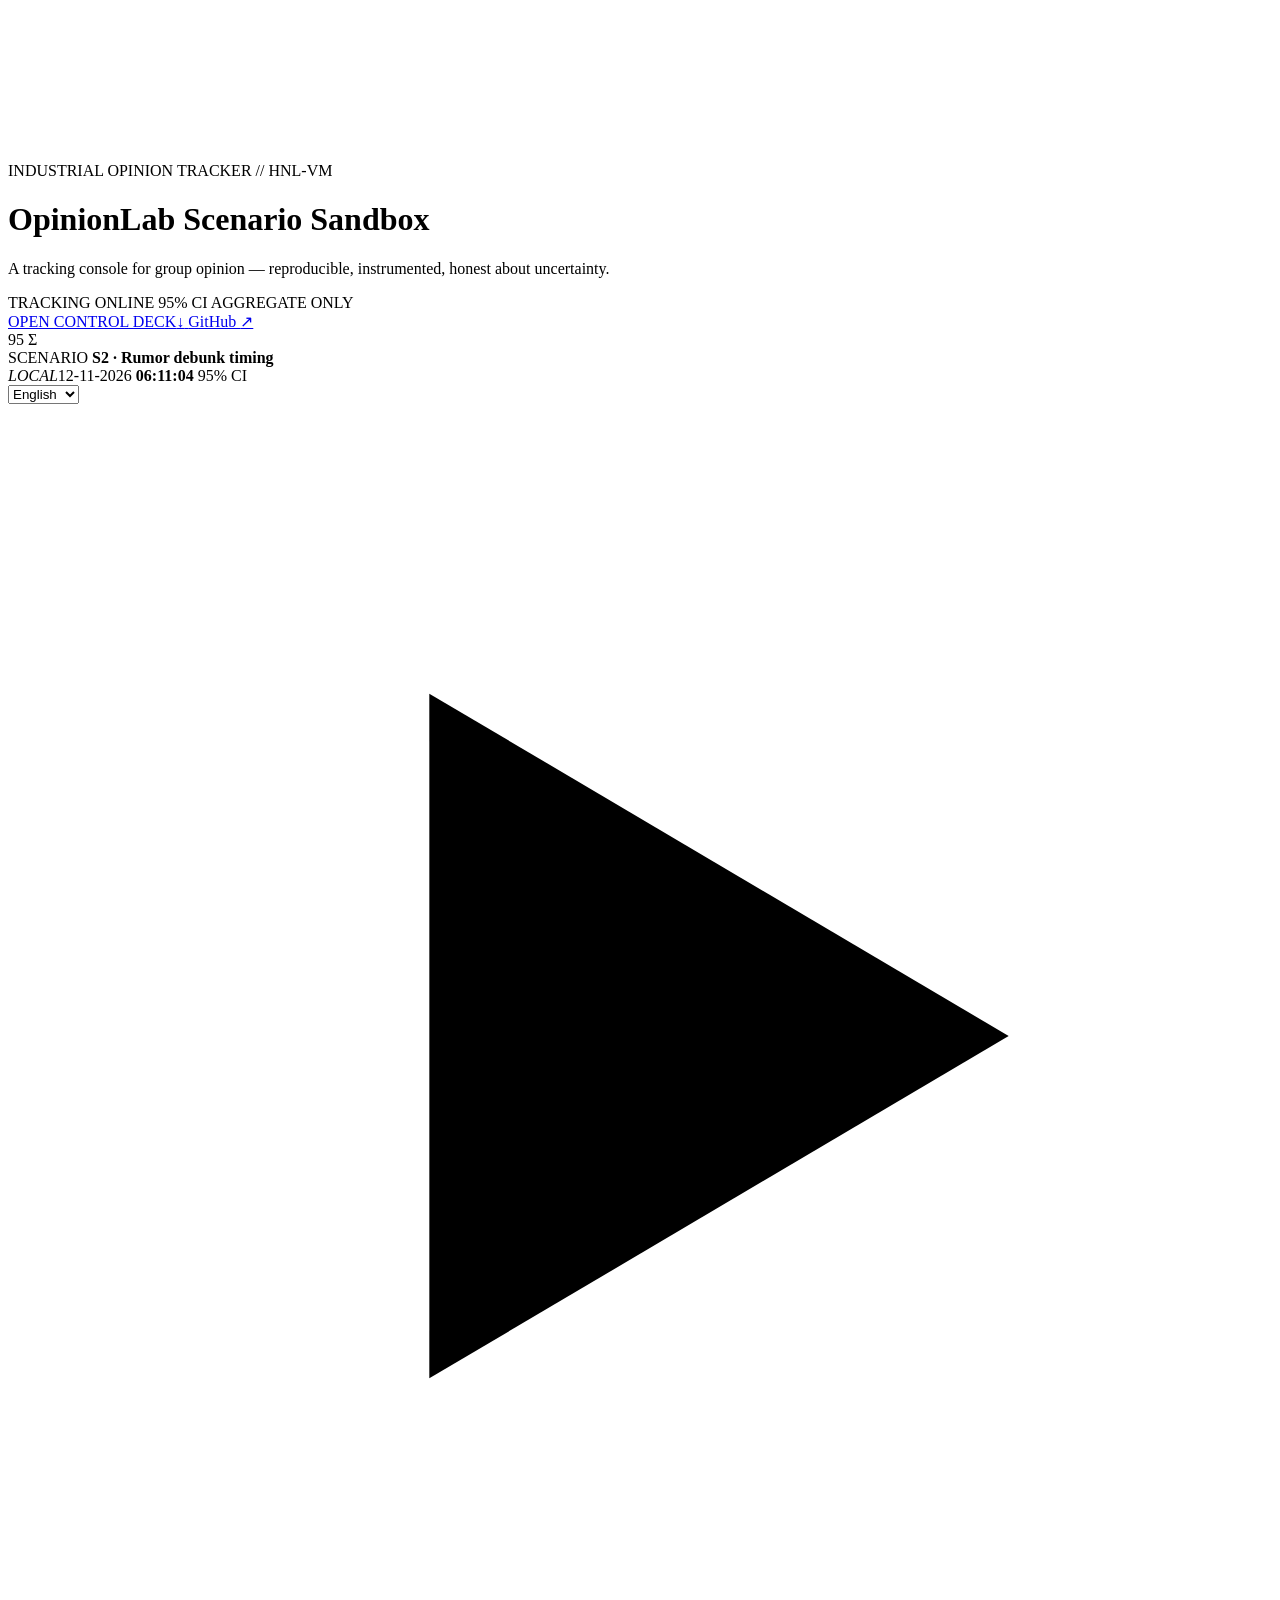
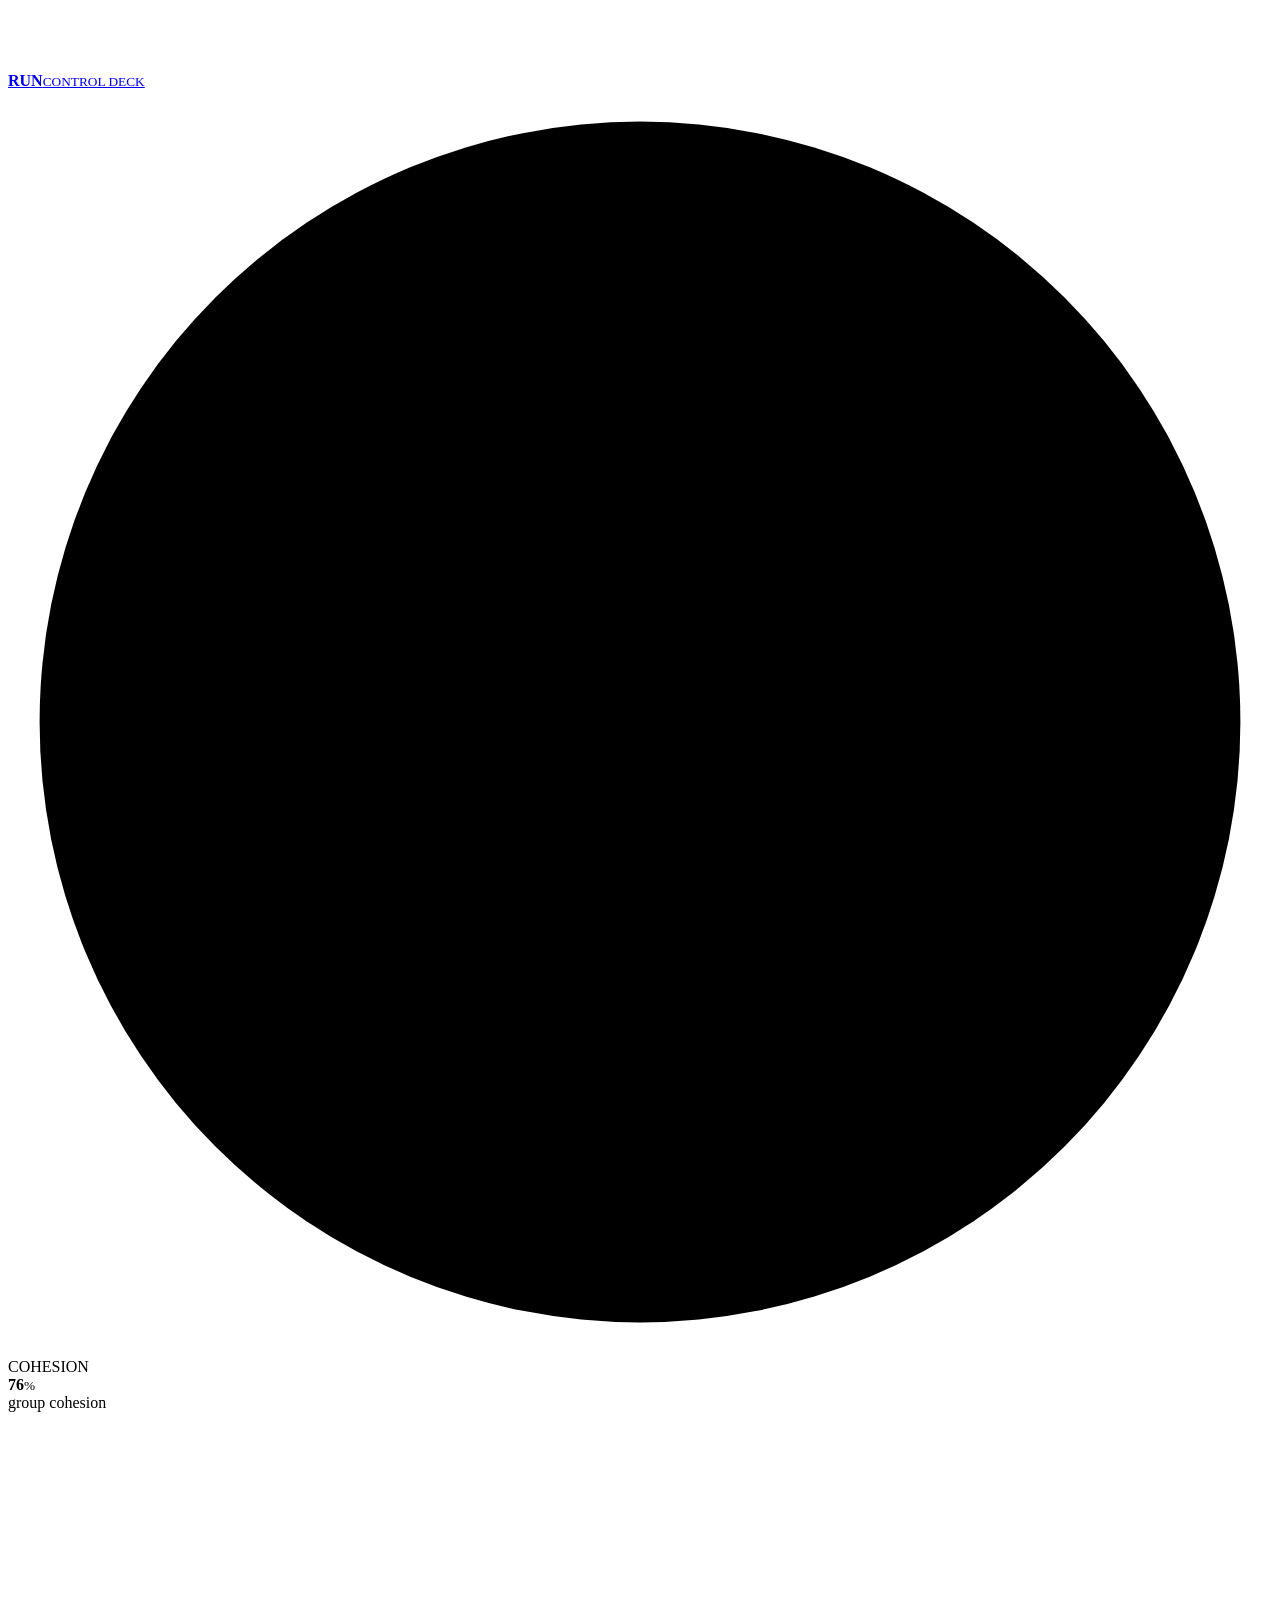
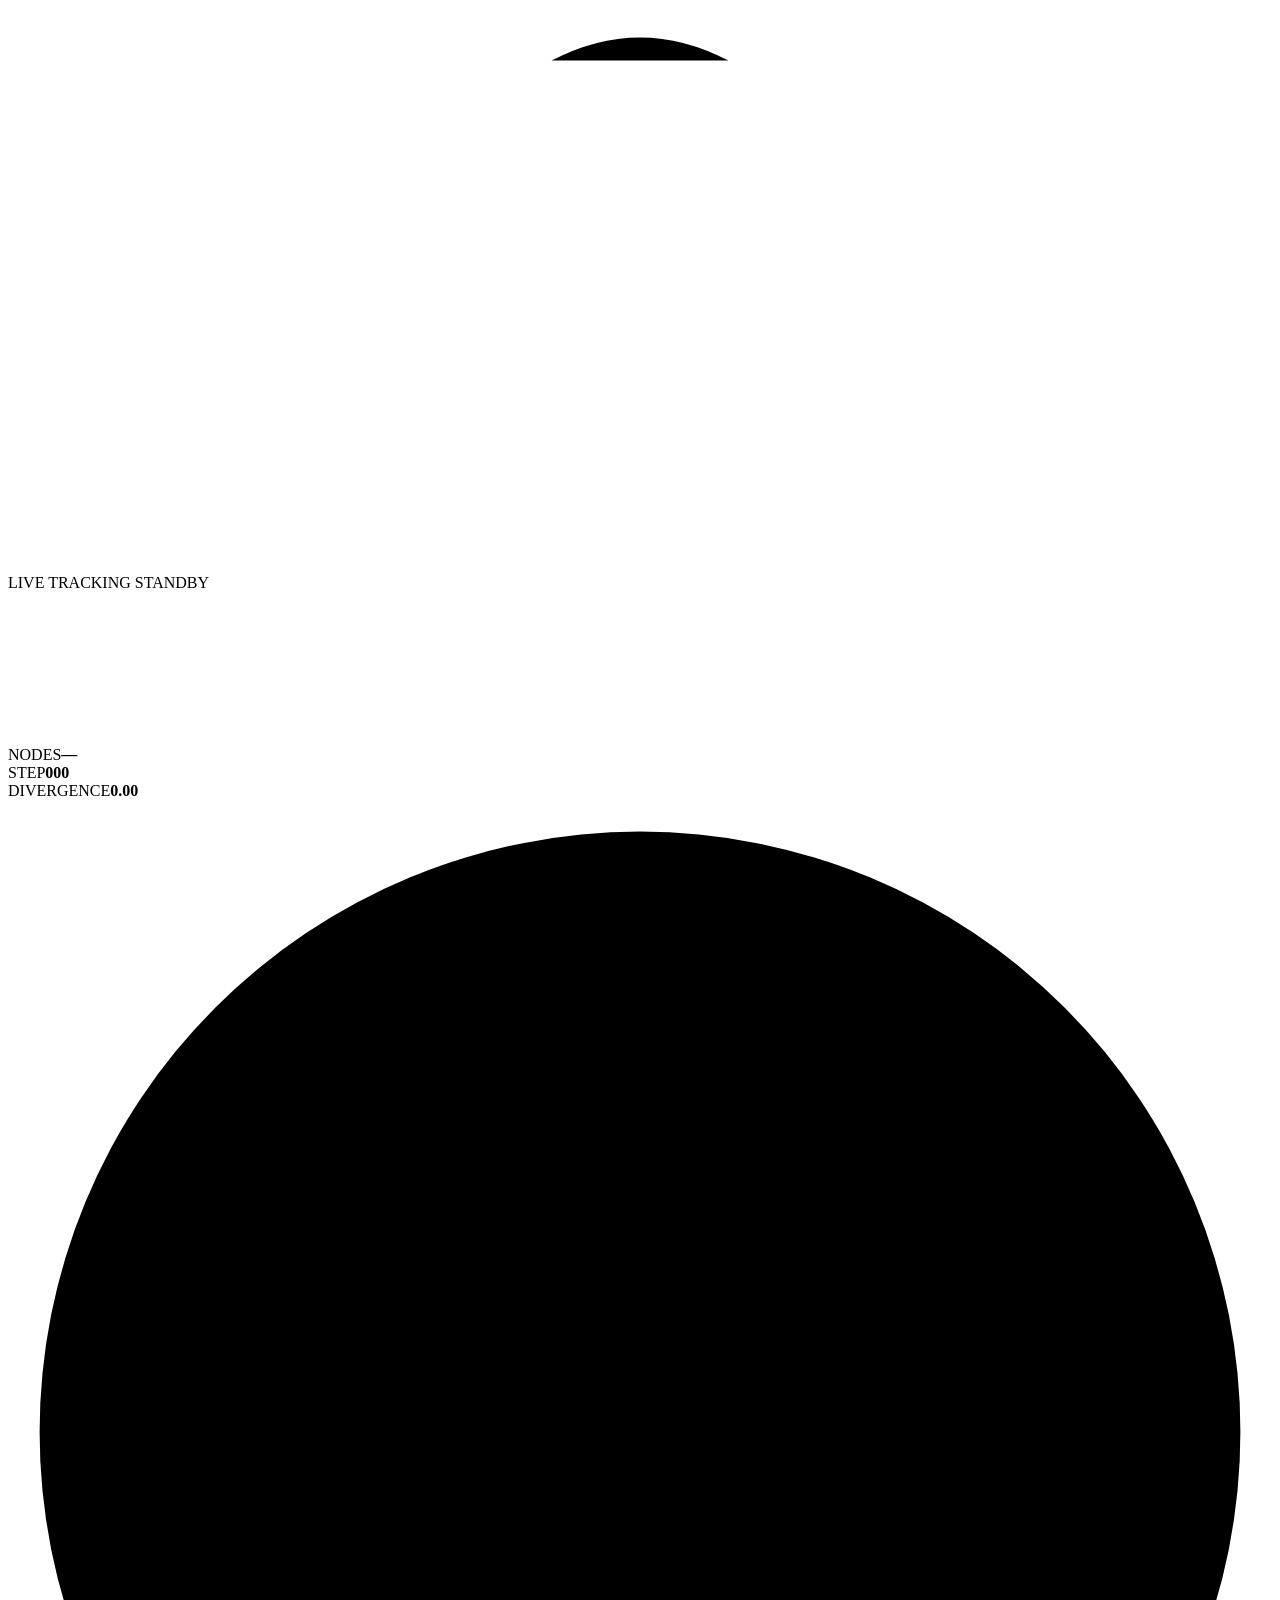
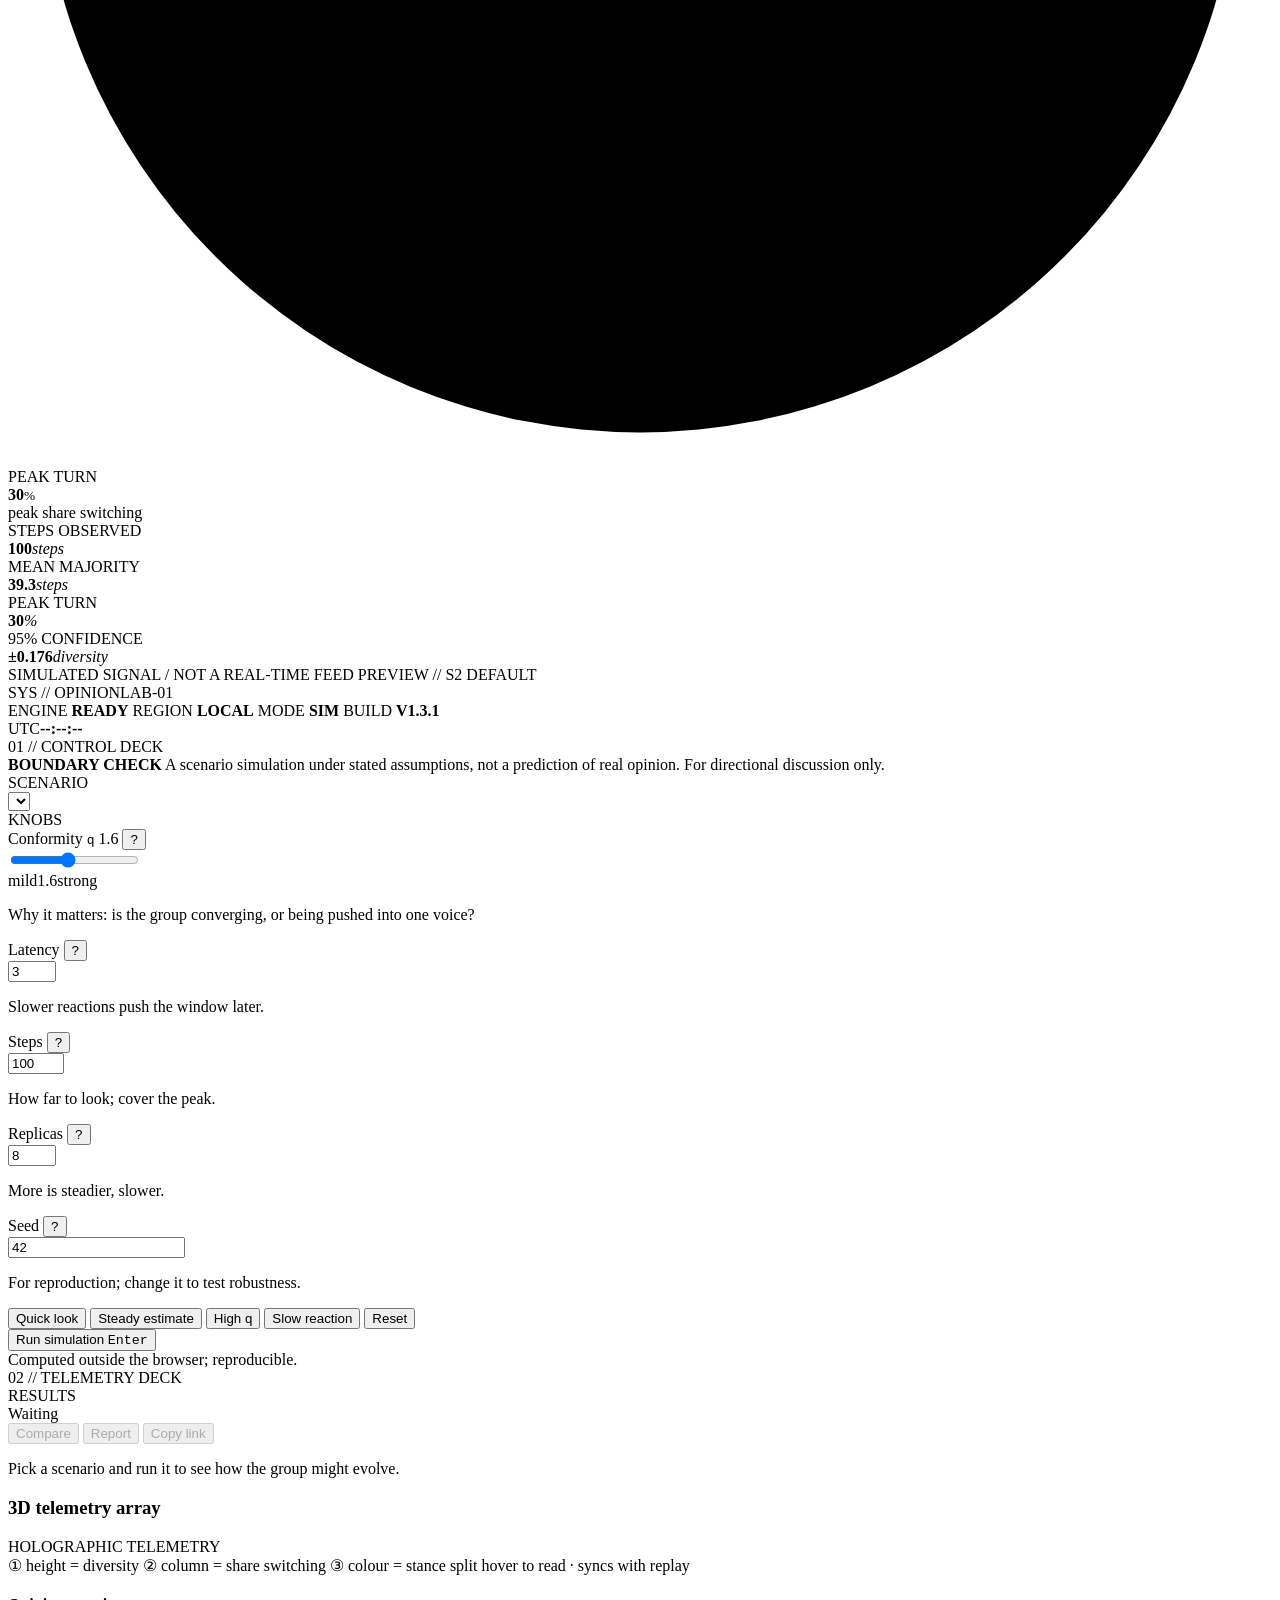
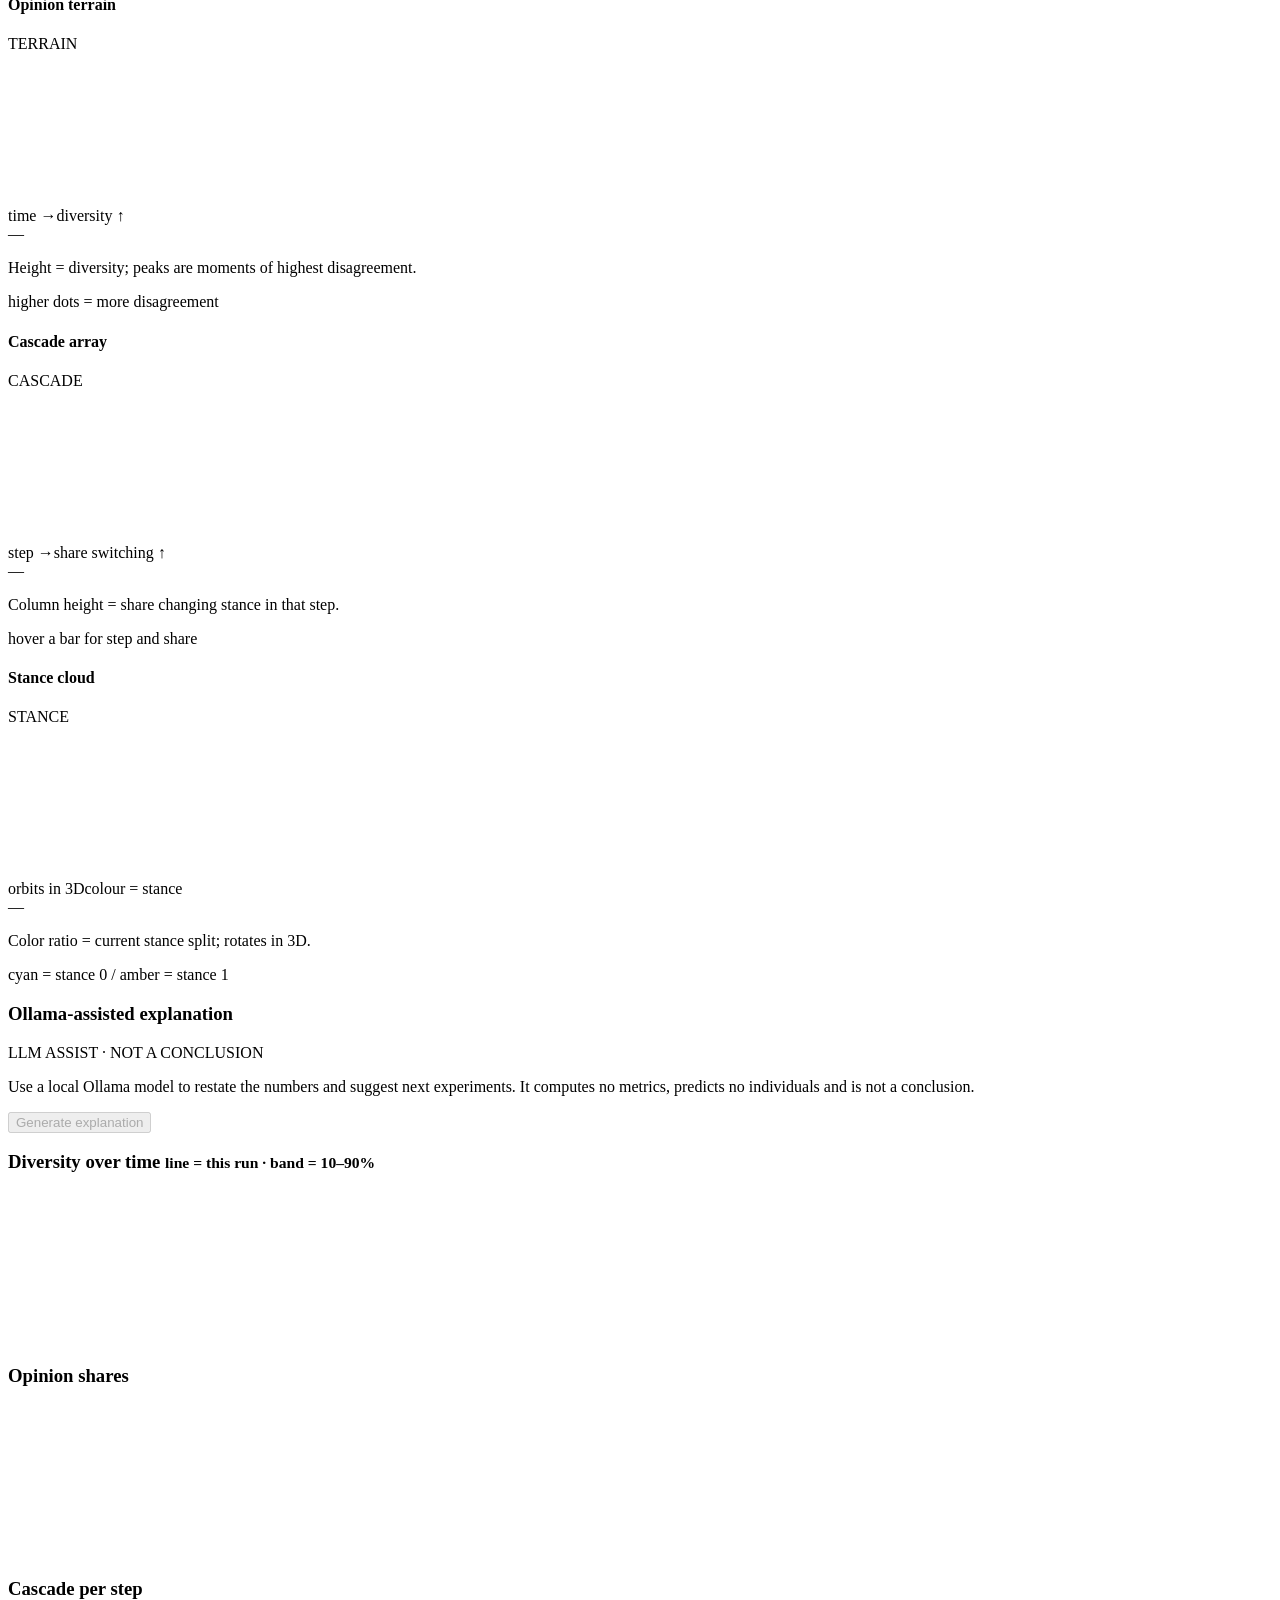
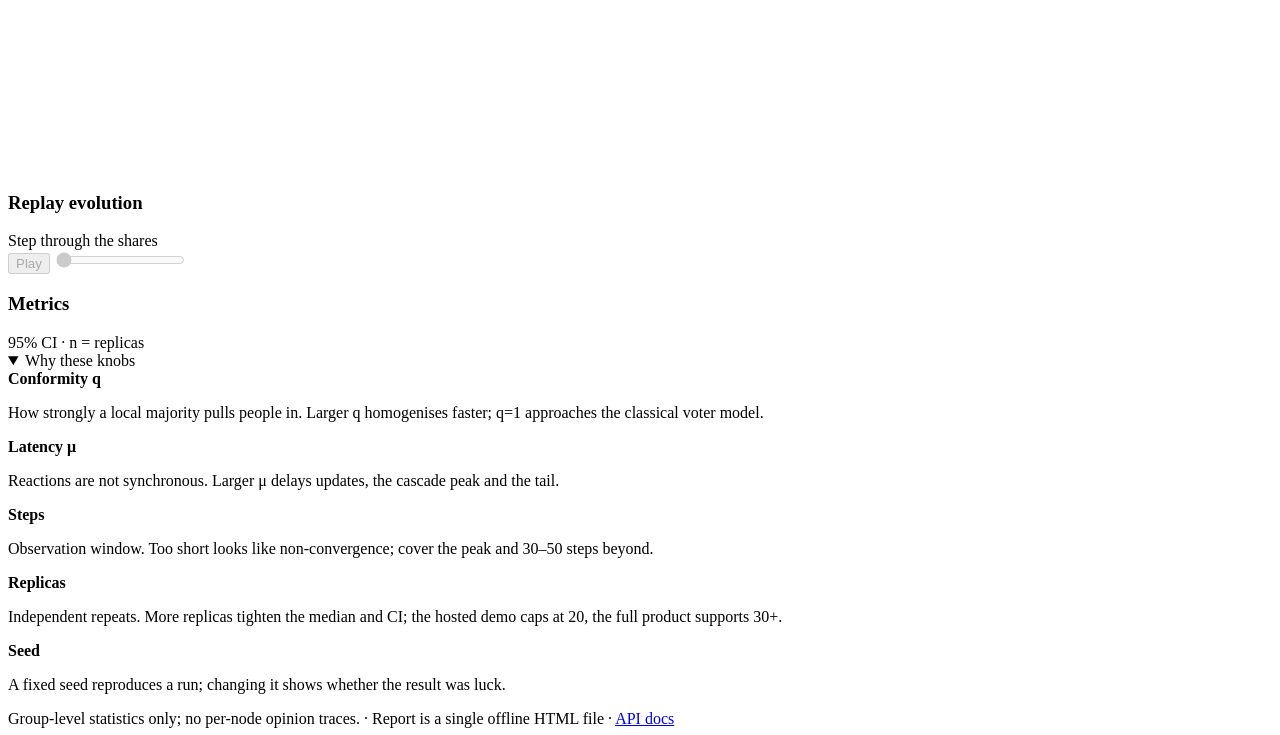
==== commit 13204b21: "feat: polish language settings and localized narration - show native language names and localize the" ====
--- a/apps/web/index.html
+++ b/apps/web/index.html
@@ -52,16 +52,16 @@
           </div>
         </div>
         <div class="cluster-clock">
-          <span class="cluster-date"><em>LOCAL</em><span id="heroDate">12-11-2026</span></span>
+          <span class="cluster-date"><em data-i18n="localTime">LOCAL</em><span id="heroDate">12-11-2026</span></span>
           <b id="heroClock">06:11:04</b>
           <span class="cluster-signal"><i class="led"></i> 95% CI</span>
         </div>
         <div class="cluster-actions">
-          <select id="langToggle" class="lang-toggle" aria-label="Language / 语言 / 言語 / Sprache">
-            <option value="en">EN</option>
-            <option value="zh">中文</option>
-            <option value="ja">日本語</option>
-            <option value="de">DE</option>
+          <select id="langToggle" class="lang-toggle" aria-label="Language">
+            <option value="en" lang="en">English</option>
+            <option value="zh" lang="zh">中文</option>
+            <option value="ja" lang="ja">日本語</option>
+            <option value="de" lang="de">Deutsch</option>
           </select>
           <a id="heroRun" class="cluster-run" href="#controls" aria-label="Run the current scenario">
             <span class="cluster-run-icon" aria-hidden="true">
@@ -176,10 +176,10 @@
 <div class="cockpit-bar">
   <div class="cockpit-id"><span class="led"></span> SYS // OPINIONLAB-01</div>
   <div class="cockpit-status">
-    <span>ENGINE <b class="ok">READY</b></span>
-    <span>REGION <b>LOCAL</b></span>
-    <span>MODE <b>SIM</b></span>
-    <span class="hide-sm">BUILD <b>V1.3.1</b></span>
+    <span><span data-i18n="engineLabel">ENGINE</span> <b class="ok" data-i18n="ready">READY</b></span>
+    <span><span data-i18n="regionLabel">REGION</span> <b data-i18n="localRegion">LOCAL</b></span>
+    <span><span data-i18n="modeLabel">MODE</span> <b data-i18n="simMode">SIM</b></span>
+    <span class="hide-sm"><span data-i18n="buildLabel">BUILD</span> <b>V1.3.1</b></span>
   </div>
   <div class="cockpit-clock"><span>UTC</span><b id="cockpitClock">--:--:--</b></div>
 </div>
@@ -324,7 +324,7 @@
     <section id="fieldDeck" class="card field-deck">
       <div class="section-head">
         <h3 data-i18n="fieldTitle">3D telemetry array</h3>
-        <span class="tag">HOLOGRAPHIC TELEMETRY</span>
+        <span class="tag" data-i18n="fieldTag">HOLOGRAPHIC TELEMETRY</span>
       </div>
       <div class="field-guide">
         <span data-i18n="fieldGuide1">① height = diversity</span>
@@ -334,7 +334,7 @@
       </div>
       <div class="field-grid">
         <div class="field-card">
-          <div class="field-head"><h4 data-i18n="fieldWave">Opinion terrain</h4><span class="field-badge">TERRAIN</span></div>
+          <div class="field-head"><h4 data-i18n="fieldWave">Opinion terrain</h4><span class="field-badge" data-i18n="fieldBadgeTerrain">TERRAIN</span></div>
           <div class="field-wrap"><canvas id="fieldWave" aria-hidden="true"></canvas></div>
           <div class="field-axis"><span data-i18n="fieldAxisTime">time →</span><span data-i18n="fieldAxisDiversity">diversity ↑</span></div>
           <div id="fieldWaveStat" class="field-stats">—</div>
@@ -342,7 +342,7 @@
           <div class="field-legend" data-i18n="fieldWaveLegend">higher dots = more disagreement</div>
         </div>
         <div class="field-card">
-          <div class="field-head"><h4 data-i18n="fieldBars">Cascade array</h4><span class="field-badge">CASCADE</span></div>
+          <div class="field-head"><h4 data-i18n="fieldBars">Cascade array</h4><span class="field-badge" data-i18n="fieldBadgeCascade">CASCADE</span></div>
           <div class="field-wrap"><canvas id="fieldBars" aria-hidden="true"></canvas></div>
           <div class="field-axis"><span data-i18n="fieldAxisStep">step →</span><span data-i18n="fieldAxisShare">share switching ↑</span></div>
           <div id="fieldBarsStat" class="field-stats">—</div>
@@ -350,7 +350,7 @@
           <div class="field-legend" data-i18n="fieldBarsLegend">hover a bar for step and share</div>
         </div>
         <div class="field-card">
-          <div class="field-head"><h4 data-i18n="fieldCloud">Stance cloud</h4><span class="field-badge">STANCE</span></div>
+          <div class="field-head"><h4 data-i18n="fieldCloud">Stance cloud</h4><span class="field-badge" data-i18n="fieldBadgeStance">STANCE</span></div>
           <div class="field-wrap"><canvas id="fieldCloud" aria-hidden="true"></canvas></div>
           <div class="field-axis"><span data-i18n="fieldAxisOrbit">orbits in 3D</span><span data-i18n="fieldAxisStance">colour = stance</span></div>
           <div id="fieldCloudStat" class="field-stats">—</div>
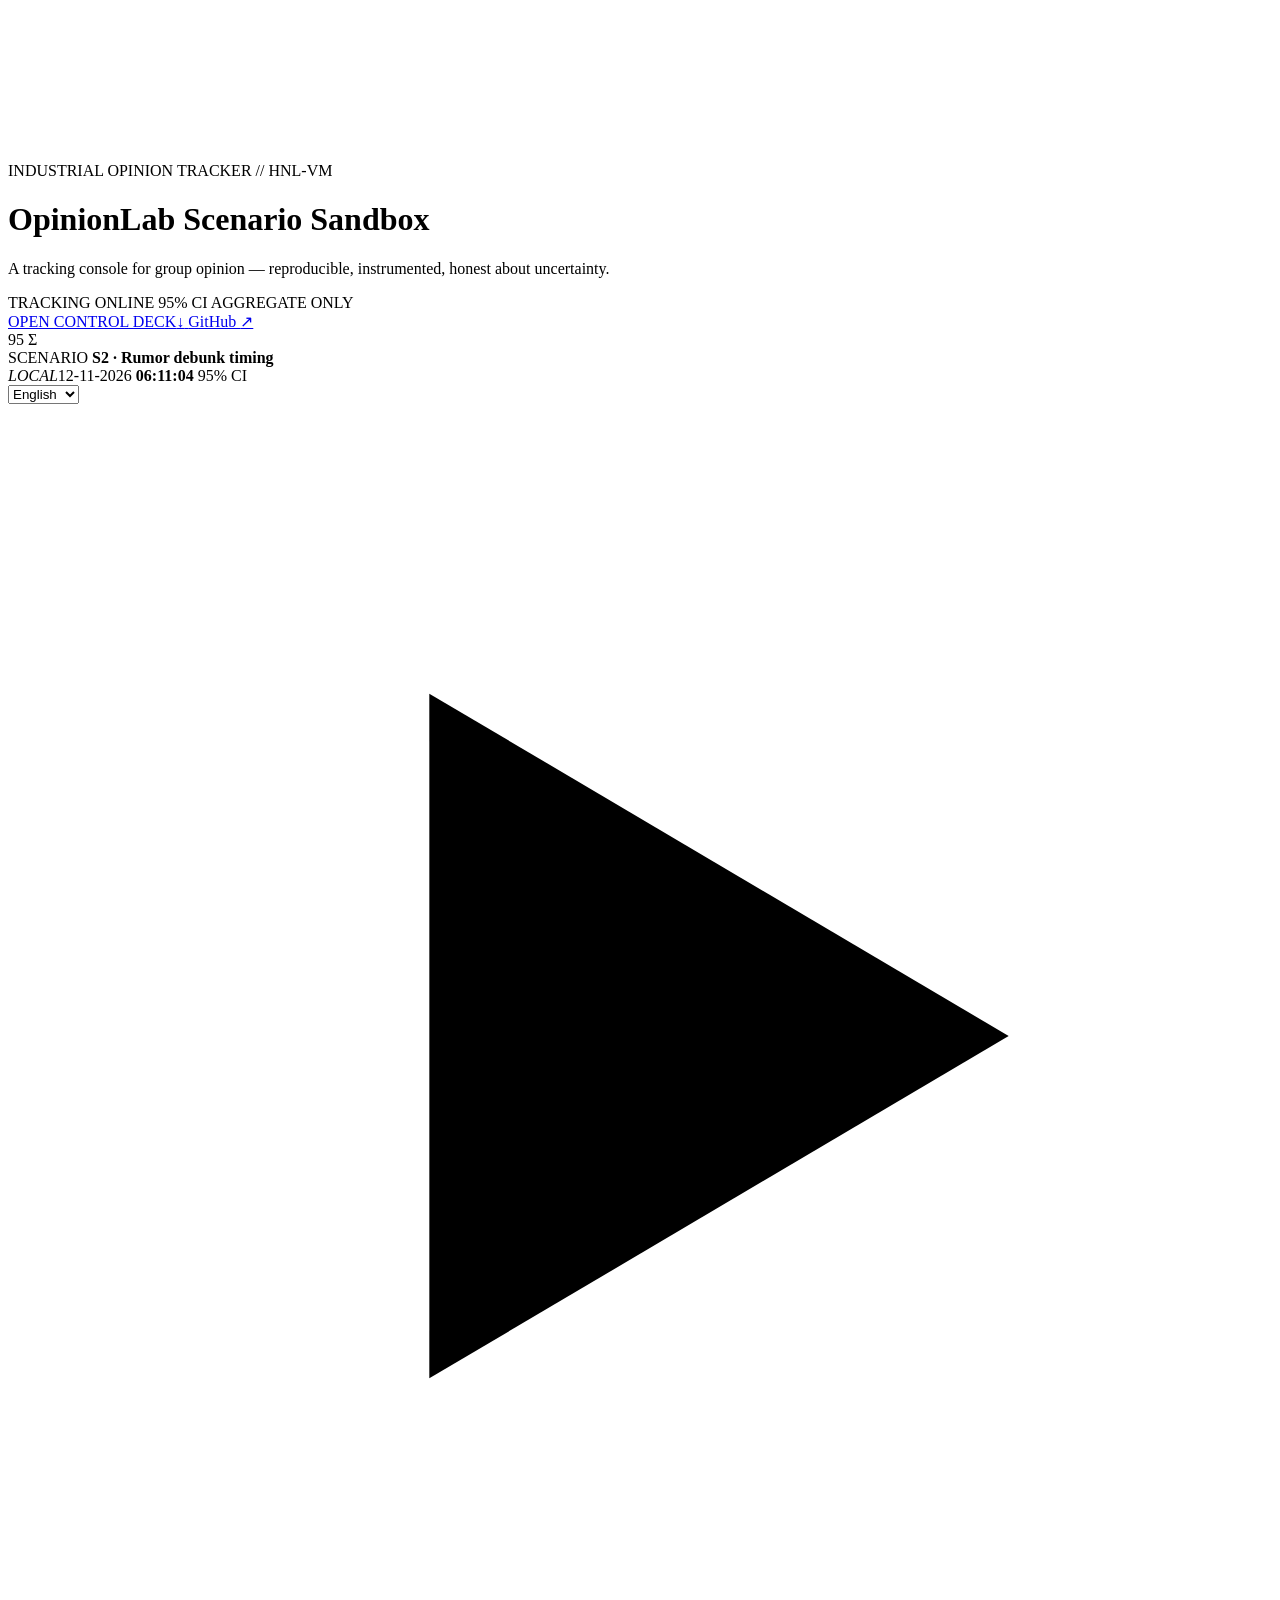
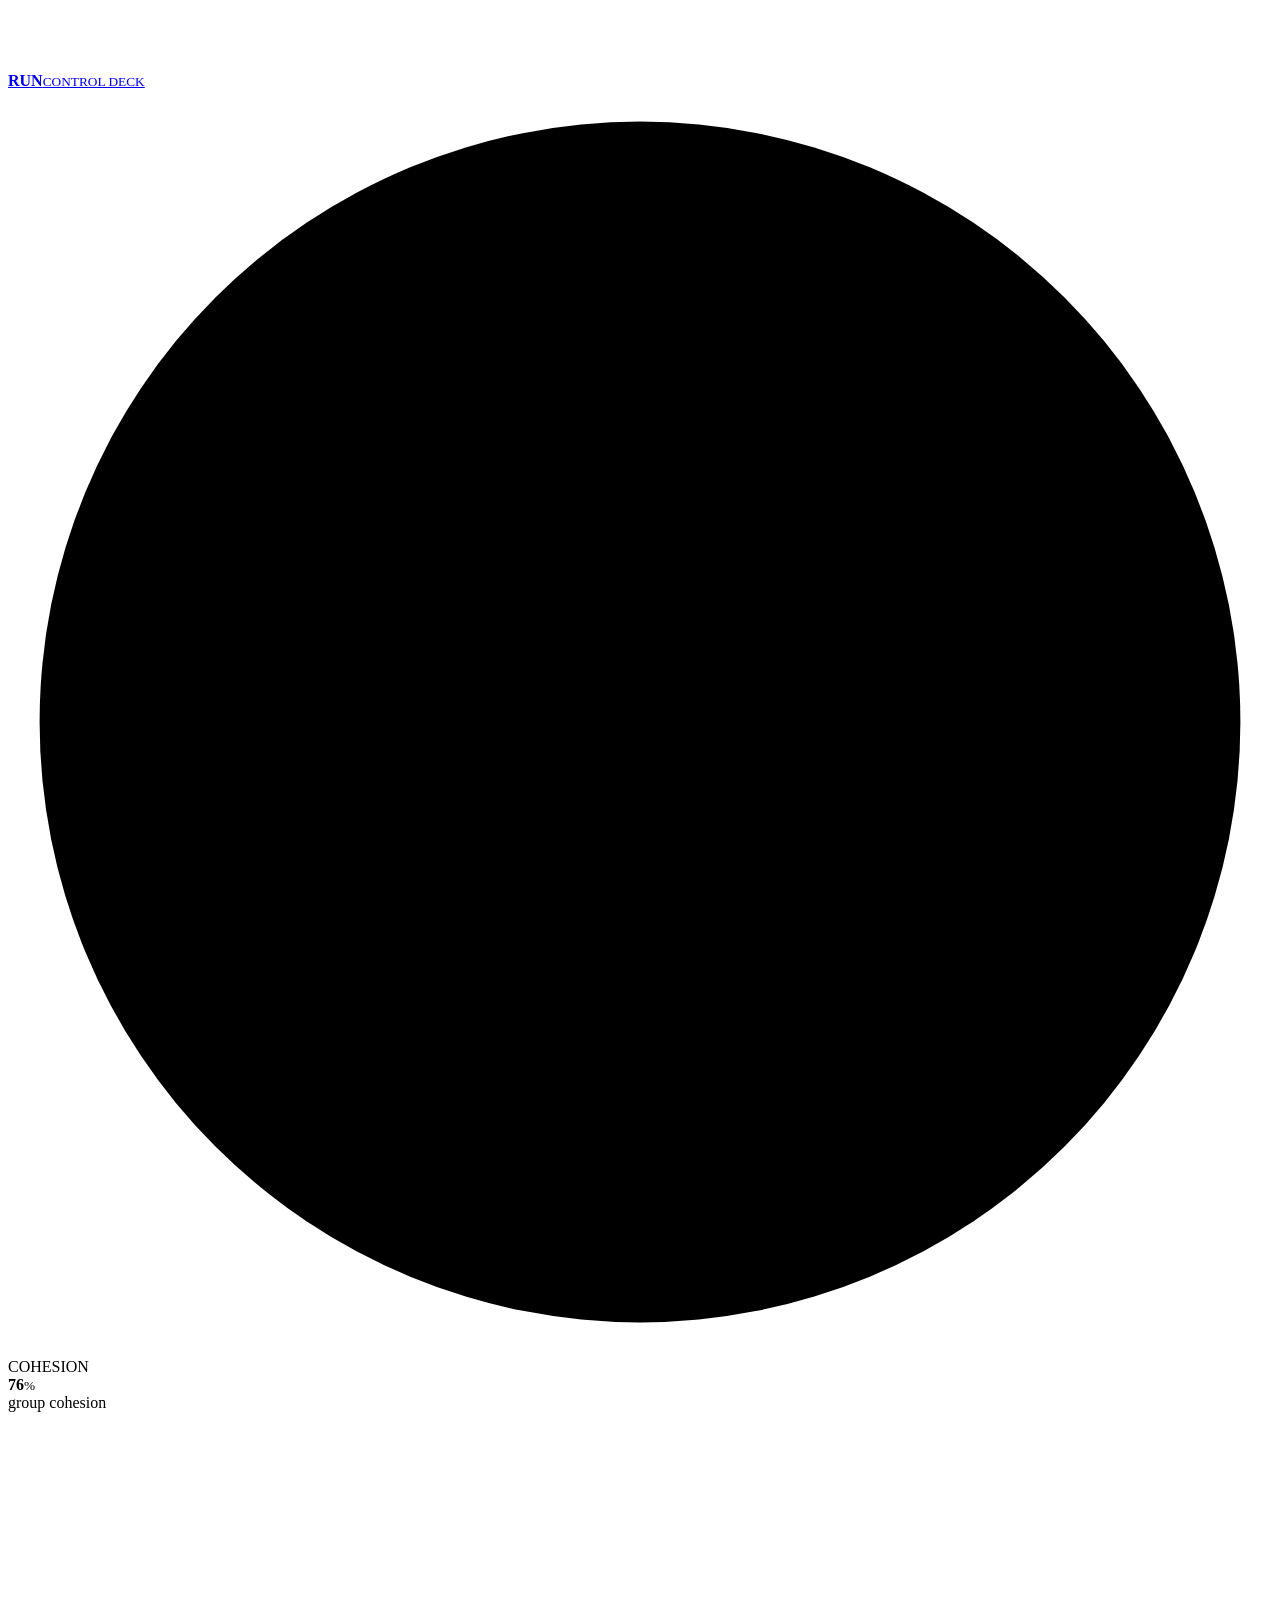
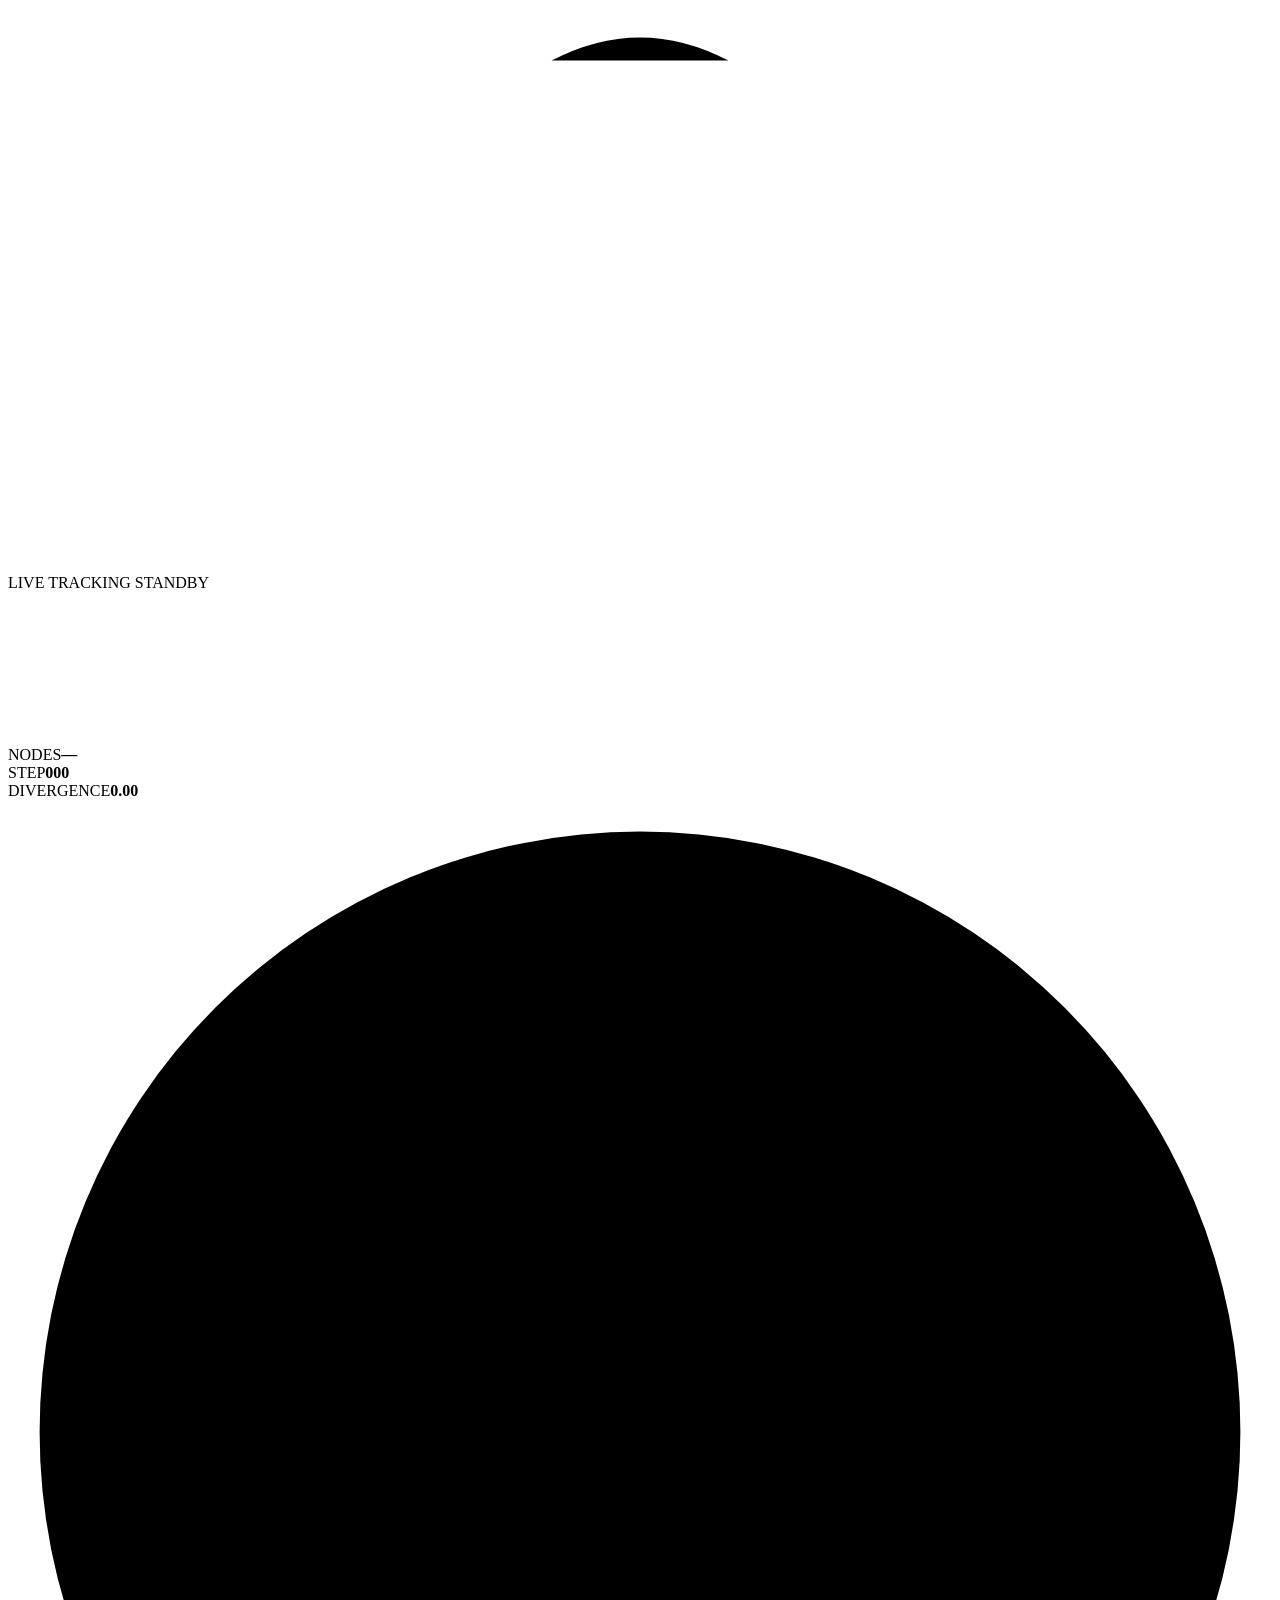
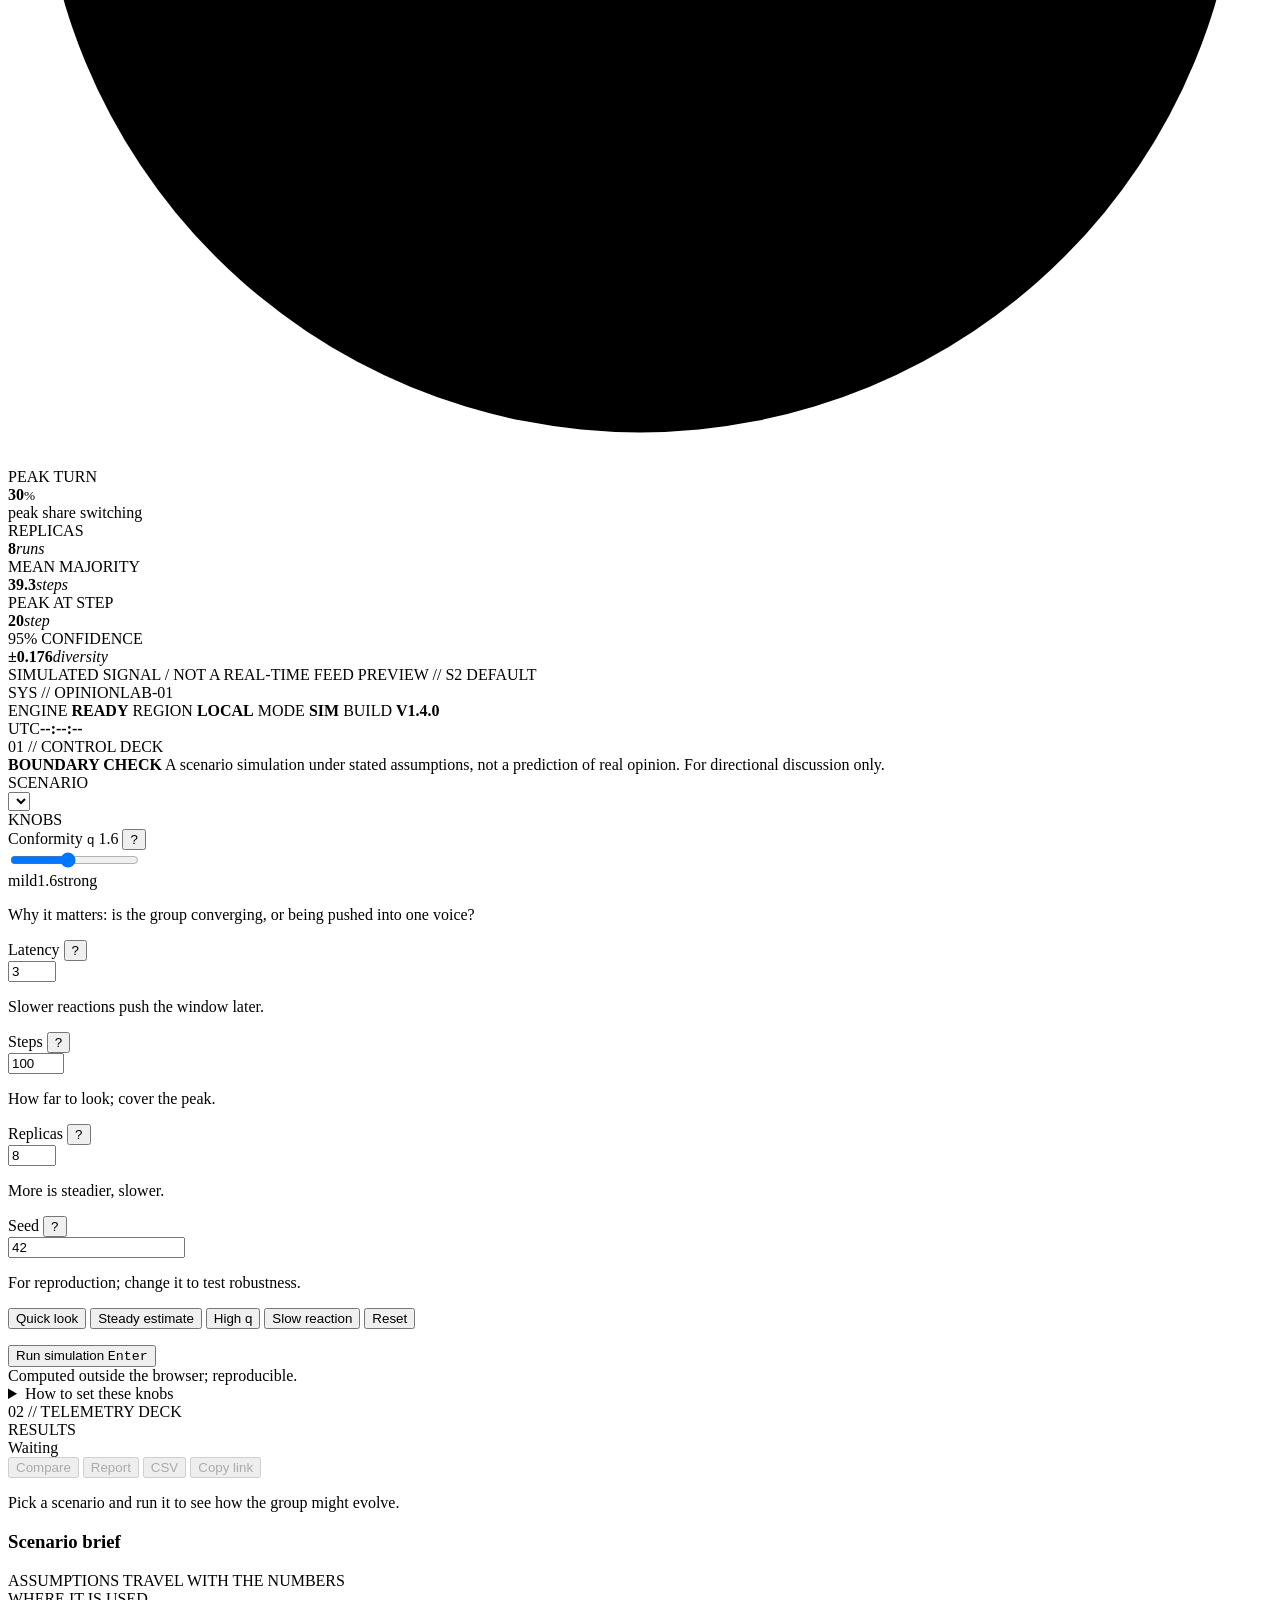
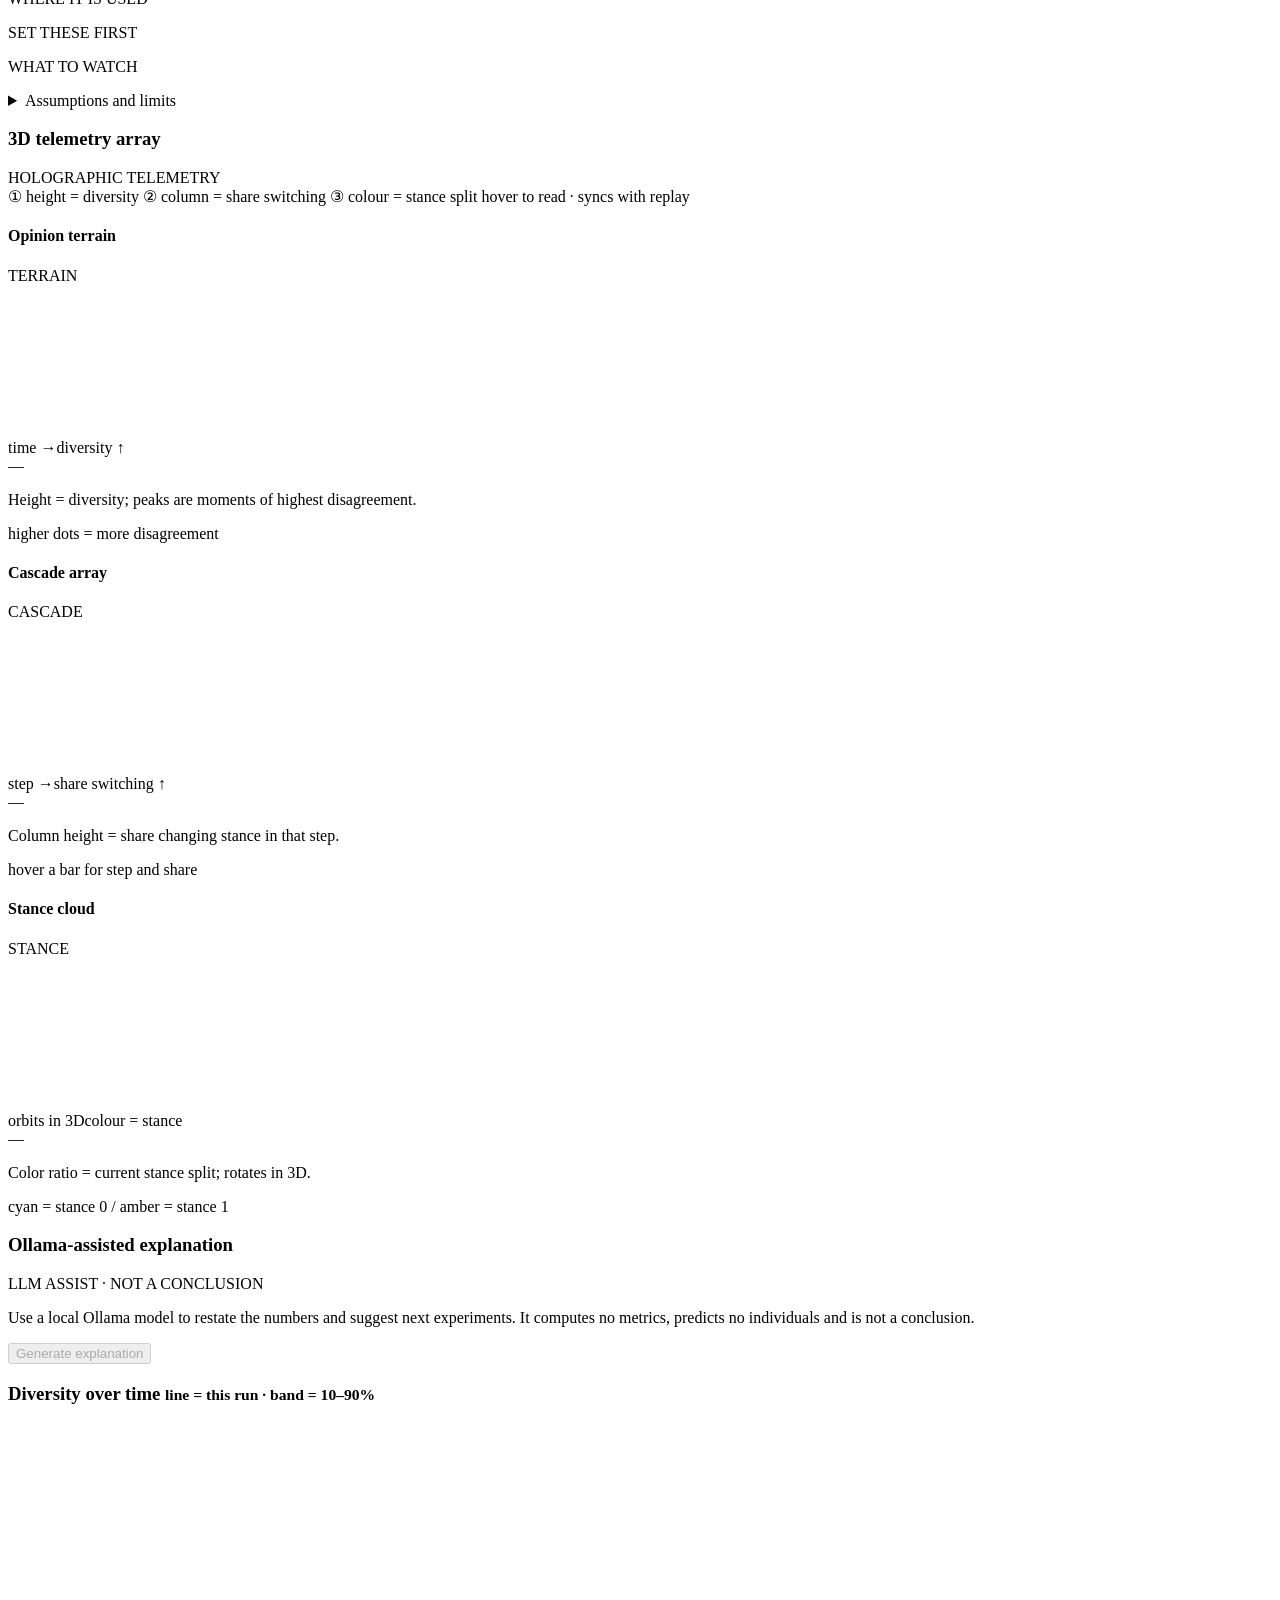
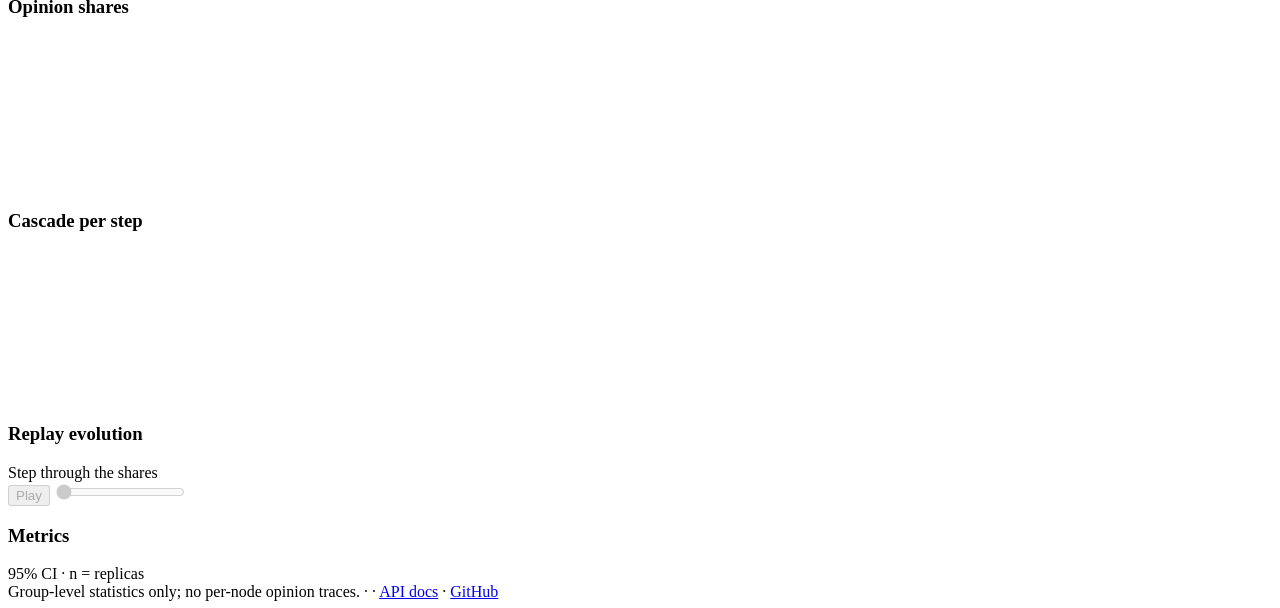
==== commit c72e7f73: "feat: ship v1.4.0 clarity, rigour and single-container demo - Add censored Student-t consensus inter" ====
--- a/apps/web/index.html
+++ b/apps/web/index.html
@@ -3,6 +3,7 @@
 <head>
 <meta charset="utf-8">
 <meta name="viewport" content="width=device-width, initial-scale=1">
+<meta name="opinionlab-mode" content="api">
 <title>OpinionLab · Scenario Sandbox</title>
 <link rel="icon" href="data:image/svg+xml,%3Csvg xmlns='http://www.w3.org/2000/svg' viewBox='0 0 32 32'%3E%3Crect width='32' height='32' rx='7' fill='%23050b12'/%3E%3Ccircle cx='16' cy='16' r='9' fill='none' stroke='%2322d3ee' stroke-width='2'/%3E%3Ccircle cx='16' cy='16' r='3' fill='%2334d399'/%3E%3C/svg%3E">
 <link rel="stylesheet" href="/api/v1/demo/static/style.css">
@@ -12,6 +13,7 @@
 <script defer src="/api/v1/demo/static/galaxy.js"></script>
 <script defer src="/api/v1/demo/static/field3d.js"></script>
 <script defer src="/api/v1/demo/static/particles.js"></script>
+<!-- static-sim -->
 <script defer src="/api/v1/demo/static/app.js"></script>
 </head>
 <body>
@@ -148,16 +150,16 @@
       <div class="cluster-footer">
         <div class="cluster-kpis">
           <div class="cluster-kpi">
-            <span data-i18n="kpiSteps">STEPS OBSERVED</span>
-            <div><b id="heroSteps">100</b><em data-i18n="unitSteps">steps</em></div>
+            <span data-i18n="kpiReplicas">REPLICAS</span>
+            <div><b id="heroReplicas">8</b><em data-i18n="unitRuns">runs</em></div>
           </div>
           <div class="cluster-kpi">
             <span data-i18n="kpiMajority">MEAN MAJORITY</span>
             <div><b id="heroMajority">39.3</b><em data-i18n="unitSteps">steps</em></div>
           </div>
           <div class="cluster-kpi">
-            <span data-i18n="kpiPeak">PEAK TURN</span>
-            <div><b id="heroPeak">30</b><em>%</em></div>
+            <span data-i18n="kpiPeakStep">PEAK AT STEP</span>
+            <div><b id="heroPeakStep">20</b><em data-i18n="unitStepShort">step</em></div>
           </div>
           <div class="cluster-kpi">
             <span data-i18n="kpiCi">95% CONFIDENCE</span>
@@ -179,7 +181,7 @@
     <span><span data-i18n="engineLabel">ENGINE</span> <b class="ok" data-i18n="ready">READY</b></span>
     <span><span data-i18n="regionLabel">REGION</span> <b data-i18n="localRegion">LOCAL</b></span>
     <span><span data-i18n="modeLabel">MODE</span> <b data-i18n="simMode">SIM</b></span>
-    <span class="hide-sm"><span data-i18n="buildLabel">BUILD</span> <b>V1.3.1</b></span>
+    <span class="hide-sm"><span data-i18n="buildLabel">BUILD</span> <b>V1.4.0</b></span>
   </div>
   <div class="cockpit-clock"><span>UTC</span><b id="cockpitClock">--:--:--</b></div>
 </div>
@@ -274,14 +276,43 @@
       <button type="button" class="chip" data-preset="slow" data-i18n="slow">Slow reaction</button>
       <button type="button" class="chip ghost" id="reset" data-i18n="reset">Reset</button>
     </div>
+    <p id="limitNote" class="hint"></p>
 
     <button id="run" class="primary">
       <span class="spinner" aria-hidden="true"></span>
       <span class="label" data-i18n="run">Run simulation</span>
       <kbd>Enter</kbd>
     </button>
-    <div id="status" class="status" data-i18n="statusIdle">Computed outside the browser; reproducible.</div>
-    <div id="error" class="error"></div>
+    <div id="status" class="status" aria-live="polite" data-i18n="statusIdle">Computed outside the browser; reproducible.</div>
+    <div id="error" class="error" role="alert"></div>
+
+    <details id="paramGuide" class="param-guide">
+      <summary data-i18n="guideSummary">How to set these knobs</summary>
+      <table>
+        <thead><tr>
+          <th data-i18n="paramKnob">Knob</th>
+          <th data-i18n="paramRaise">If you raise it</th>
+          <th data-i18n="paramCalibrate">Calibrate from</th>
+        </tr></thead>
+        <tbody>
+          <tr><th><code>q</code> <span data-i18n="qLabel">Conformity</span></th>
+            <td data-i18n="paramQRaise">Faster homogenisation; final diversity falls and cascades can get sharper.</td>
+            <td data-i18n="paramQCalibrate">Observed majority-following in replies or votes; start at 1.0 for the classical limit.</td></tr>
+          <tr><th><code>&mu;</code> <span data-i18n="latencyLabel">Latency</span></th>
+            <td data-i18n="paramMuRaise">Peak and tail move later; fewer people update per step.</td>
+            <td data-i18n="paramMuCalibrate">Median time between a user seeing a post and replying; use sigma for the spread.</td></tr>
+          <tr><th><span data-i18n="stepsLabel">Steps</span></th>
+            <td data-i18n="paramStepsRaise">Captures more of the tail, at linear cost.</td>
+            <td data-i18n="paramStepsCalibrate">Cover the cascade peak plus 30-50 steps; do not stop at the peak.</td></tr>
+          <tr><th><span data-i18n="repeatsLabel">Replicas</span></th>
+            <td data-i18n="paramRepeatsRaise">Tighter 95% interval and steadier verdict; slower run.</td>
+            <td data-i18n="paramRepeatsCalibrate">Budget for 30+ before a decision; the demo caps at the limit shown below the button.</td></tr>
+          <tr><th><span data-i18n="seedLabel">Seed</span></th>
+            <td data-i18n="paramSeedRaise">Changes the random draw, not the model.</td>
+            <td data-i18n="paramSeedCalibrate">Fix it for a reproducible baseline; re-run 3-5 seeds to test robustness.</td></tr>
+        </tbody>
+      </table>
+    </details>
   </aside>
 
   <section class="results">
@@ -297,14 +328,42 @@
           <div id="verdict" class="verdict" data-i18n="waiting">Waiting</div>
         </div>
         <div class="toolbar">
-          <button id="compare" class="ghost" disabled data-i18n="compare">Compare</button>
+          <button id="compare" class="ghost" disabled aria-pressed="false" data-i18n="compare">Compare</button>
           <button id="download" class="ghost" disabled data-i18n="report">Report</button>
+          <button id="csv" class="ghost" disabled data-i18n="csv">CSV</button>
           <button id="copy" class="ghost" disabled data-i18n="copy">Copy link</button>
         </div>
       </div>
-      <p id="summary" class="summary" data-i18n="summaryIdle">Pick a scenario and run it to see how the group might evolve.</p>
+      <p id="summary" class="summary" aria-live="polite" data-i18n="summaryIdle">Pick a scenario and run it to see how the group might evolve.</p>
       <div id="reading" class="reading"></div>
-    </div>
+      <div id="quality" class="quality" hidden></div>
+    </div>
+
+    <section id="scenarioBrief" class="card scenario-brief" aria-live="polite">
+      <div class="section-head">
+        <h3 data-i18n="briefTitle">Scenario brief</h3>
+        <span class="tag" data-i18n="briefTag">ASSUMPTIONS TRAVEL WITH THE NUMBERS</span>
+      </div>
+      <div class="brief-grid">
+        <div class="brief-row">
+          <span class="brief-key" data-i18n="briefRealWorld">WHERE IT IS USED</span>
+          <p id="briefRealWorld"></p>
+        </div>
+        <div class="brief-row">
+          <span class="brief-key" data-i18n="briefParameters">SET THESE FIRST</span>
+          <p id="briefParameters"></p>
+        </div>
+        <div class="brief-row">
+          <span class="brief-key" data-i18n="briefWatch">WHAT TO WATCH</span>
+          <p id="briefWatch"></p>
+        </div>
+      </div>
+      <details class="brief-more">
+        <summary data-i18n="briefAssumptions">Assumptions and limits</summary>
+        <p id="briefAssumptions"></p>
+        <p id="briefLimitations"></p>
+      </details>
+    </section>
 
     <section id="decision" class="card decision" hidden>
       <div class="section-head">
@@ -412,22 +471,14 @@
       <div id="delta" class="delta"></div>
     </div>
 
-    <details class="card guide" open>
-      <summary data-i18n="guideSummary">Why these knobs</summary>
-      <div class="guide-grid">
-        <div><b data-i18n="guideQ">Conformity q</b><p data-i18n="guideQText">How strongly a local majority pulls people in. Larger q homogenises faster; q=1 approaches the classical voter model.</p></div>
-        <div><b data-i18n="guideLatency">Latency μ</b><p data-i18n="guideLatencyText">Reactions are not synchronous. Larger μ delays updates, the cascade peak and the tail.</p></div>
-        <div><b data-i18n="guideSteps">Steps</b><p data-i18n="guideStepsText">Observation window. Too short looks like non-convergence; cover the peak and 30–50 steps beyond.</p></div>
-        <div><b data-i18n="guideRepeats">Replicas</b><p data-i18n="guideRepeatsText">Independent repeats. More replicas tighten the median and CI; the hosted demo caps at 20, the full product supports 30+.</p></div>
-        <div><b data-i18n="guideSeed">Seed</b><p data-i18n="guideSeedText">A fixed seed reproduces a run; changing it shows whether the result was luck.</p></div>
-      </div>
-    </details>
-
     <footer class="fineprint">
       <span data-i18n="footer">Group-level statistics only; no per-node opinion traces.</span>
-      · <span data-i18n="footerReport">Report is a single offline HTML file</span> · <a href="/docs" data-i18n="footerApi">API docs</a>
+      · <span id="footerMode"></span>
+      · <a id="apiDocsLink" href="/docs" data-i18n="footerApi">API docs</a>
+      · <a href="https://github.com/cxy2696/opinionlab" target="_blank" rel="noreferrer">GitHub</a>
     </footer>
   </section>
 </main>
+<div id="siteTooltip" class="site-tooltip" role="tooltip" hidden></div>
 </body>
 </html>
